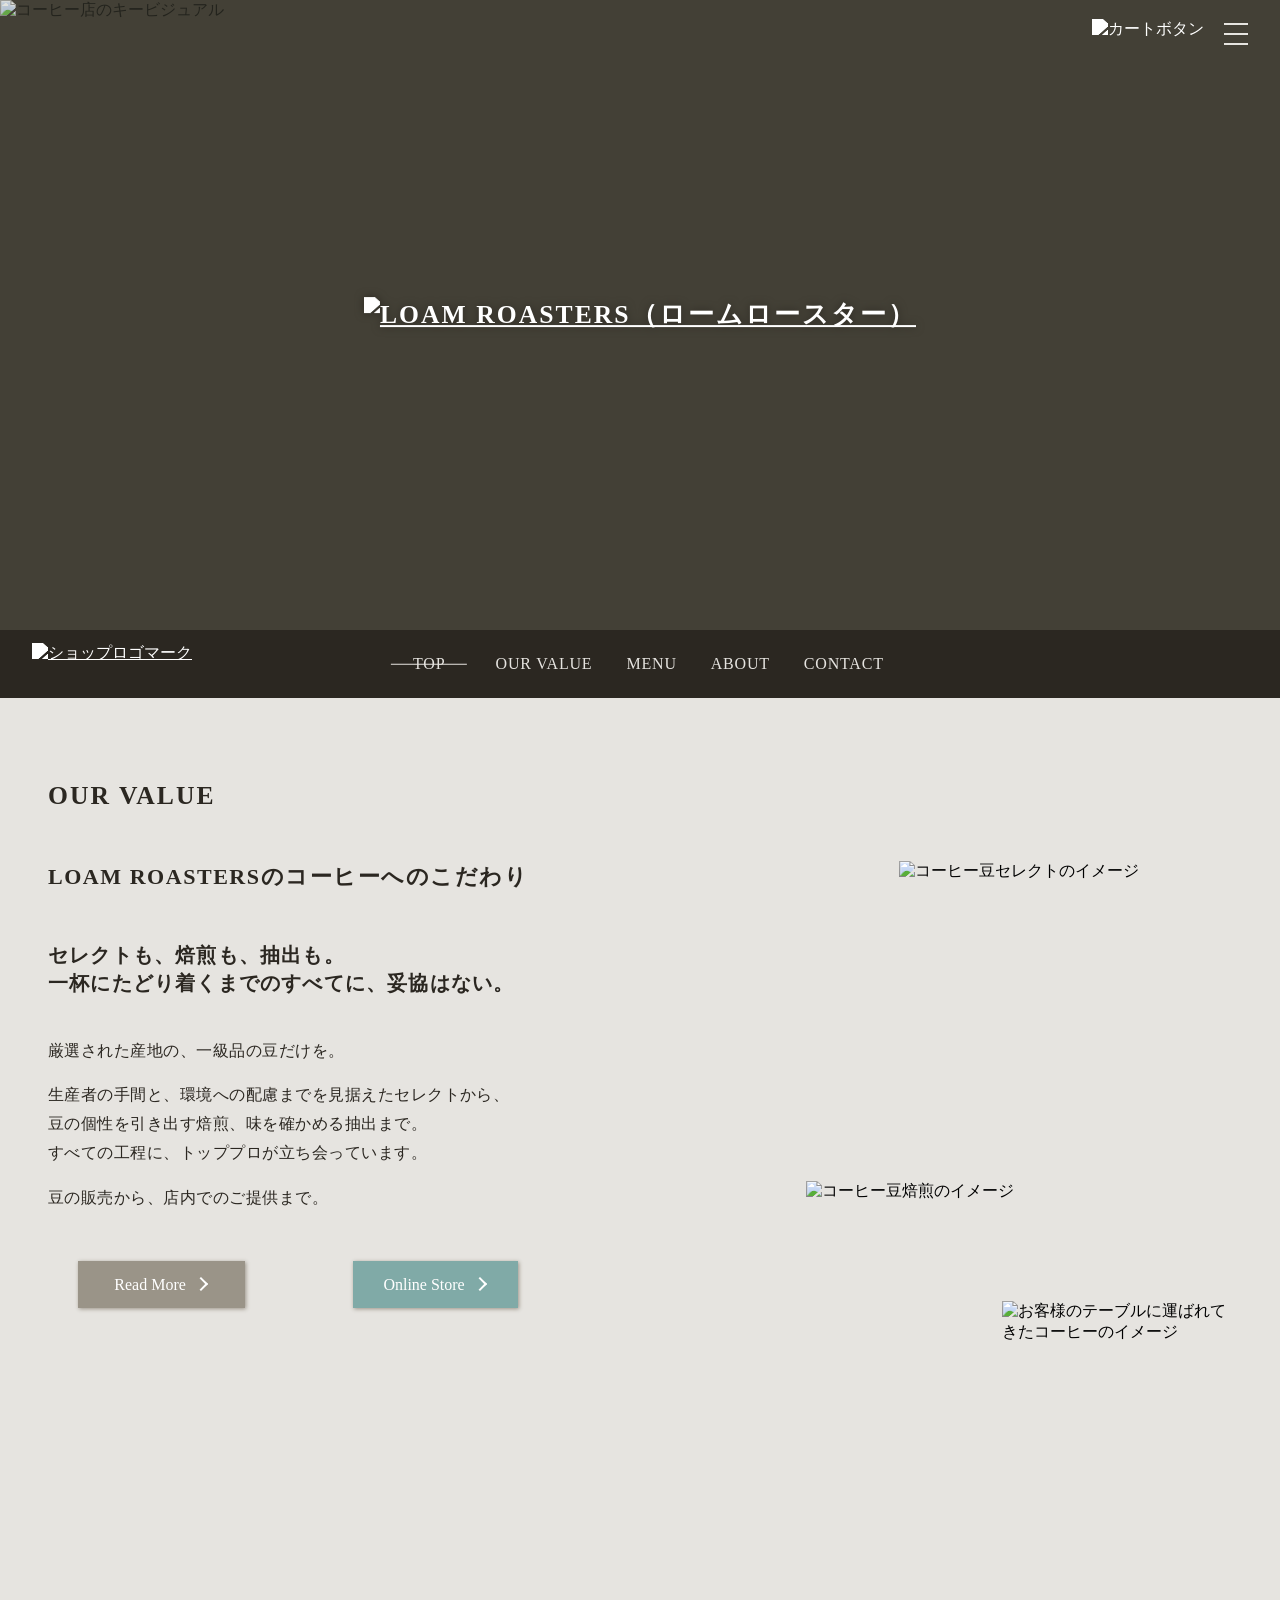
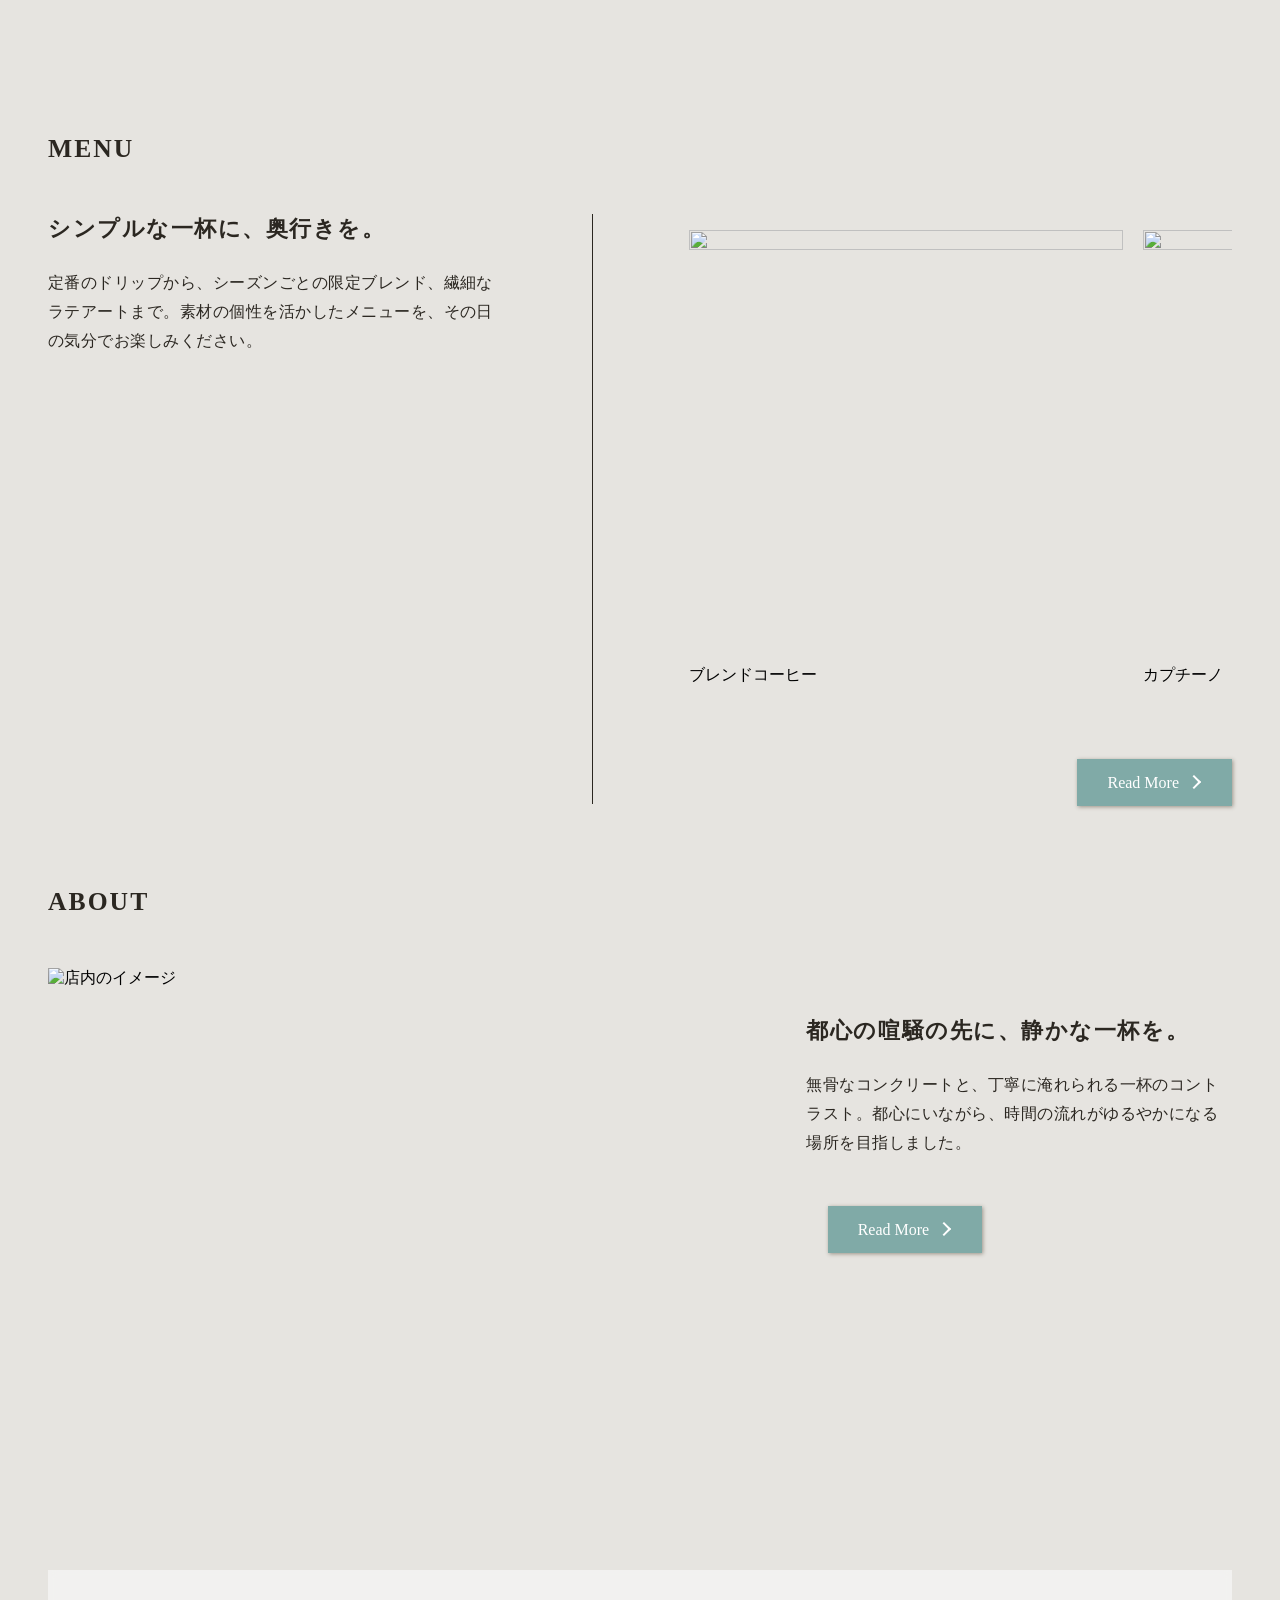
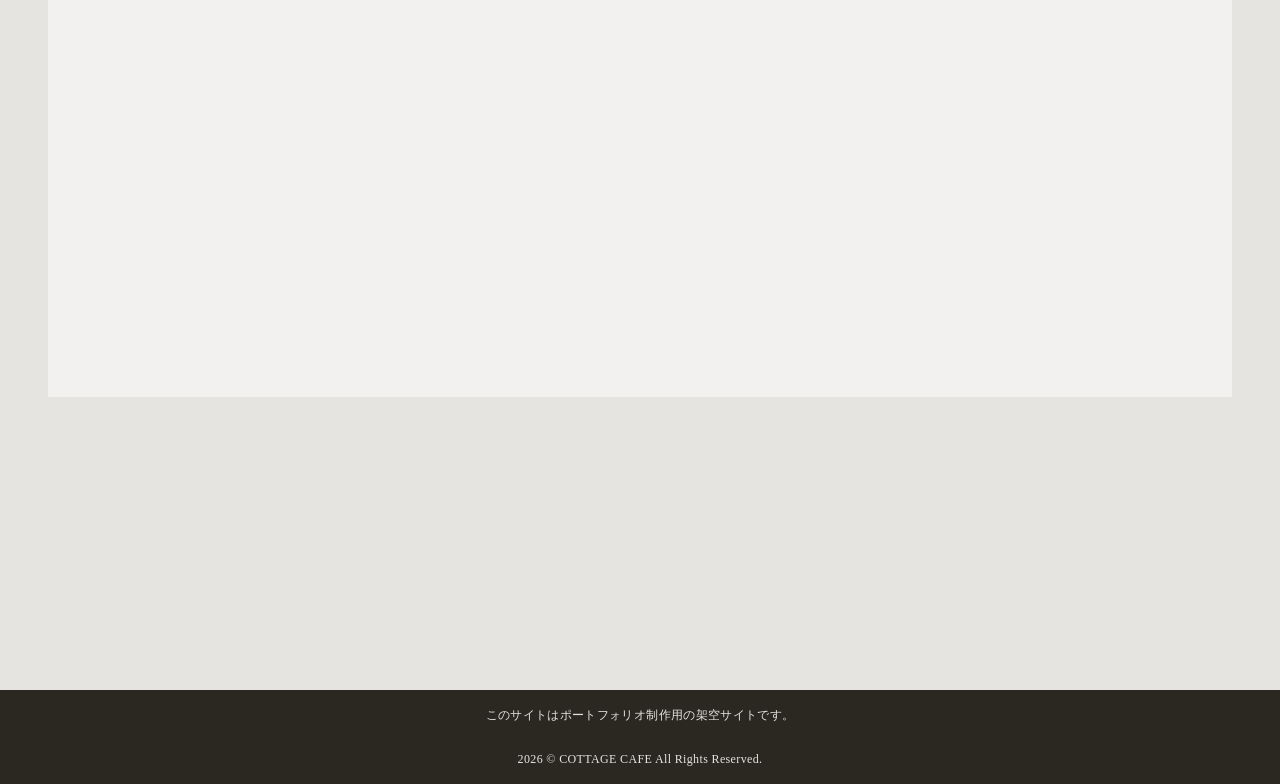
==== index.html @ 25a74d54 "Add files via upload" ====
<!DOCTYPE html><!-- 文書型宣言（DOCTYPE宣言）。HTML5用 -->
<html lang="ja"><!-- headとbodyを格納。使用言語が日本語という定義 -->
	<head><!-- メタデータ（属性情報）を格納する領域 -->
		<meta charset="utf-8"><!-- 文字エンコーディングはUTF-8 -->
		<meta name="description" content="LOAM ROASTERS（ロームロースター）は、一級品の豆をセレクトし、生産者や環境にも配慮したスペシャリティコーヒーを提供する、都心のコーヒーロースターカフェです。トッププロによる焙煎・抽出で、こだわりの一杯をお楽しみいただけます。"><!-- 検索結果に表示されるページの説明文。titleの補足（140文字） -->
		<meta name="viewport" content="width=device-width, initial-scale=1.0"><!-- レスポンシブ対応用。横幅はデバイスの画面幅に合わせ、初期表示の拡大率は等倍。デバイス別のスタイルはCSSで設定 -->
		<meta name="robots" content="noindex, nofollow, noarchive, nosnippet"><!-- 検索エンジンのクローラーへの指示。ページを登録（noindex）せずリンクをたどらない（nofollow）ように、キャッシュを取得せず（noarchive）スニペットを表示しない（nosnippet）ように -->
		<meta property="og:title" content="LOAM ROASTERS（ロームロースター）｜都心のスペシャルティコーヒーロースターカフェ"><!-- SNSでシェアされた時のページのタイトル -->
		<meta property="og:description" content="セレクトも、焙煎も、抽出も。一杯にたどり着くまでのすべてに、妥協はない。LOAM ROASTERSは、生産者や環境への配慮とトッププロの技術が息づく、都心のコーヒーロースターカフェです。"><!-- SNSでシェアされた時の説明文 -->
		<meta property="og:url" content="https://sakainao-portfolio.github.io/loam/"><!-- このページのURL -->
		<meta property="og:image" content="image/loam_logo_ogp.png"><!-- SNSでシェアされた時の表示したい画像のURL -->
		<meta property="og:type" content="website"><!-- このページの種類（articleは記事や下層ページ、blogはブログ、websiteはサイトのトップページ -->
		<meta property="og:site_name" content="LOAM ROASTERS（ロームロースター）"><!-- このページが所属するWebサイトの名前 -->
		<link rel="stylesheet" href="css/style.css"><!-- CSS用。typeは不要。デバイス別のスタイルも一元管理が推奨 -->
		<!-- <link rel="icon" href="image/favicon.ico" sizes="32x32">ファビコンのico用。shortcut省略が標準。sizes="any"だとブラウザごとに対応 -->
		<link rel="icon" href="image/favicon.png" type="image/png"><!-- ファビコンのpng用。type="image/png"付けるの推奨。高画質用にsizes=""を複数用意するのも可 -->
		<!-- <link rel="icon" href="image/icon.svg" type="image/svg+xml">ファビコンのsvg用。SVGファイルの使用にはtype="image/svg+xml"が必要 -->
		<link rel="apple-touch-icon" href="image/apple-touch-icon.png"><!-- ファビコンのスマホ・タブレット用。 -->

		<title>LOAM ROASTERS（ロームロースター）｜都心のスペシャルティコーヒーロースターカフェ</title><!-- 検索エンジンに把握してもらいたいページの内容や目的を簡潔（30文字）かつ魅力的に説明 -->
	</head>
	
	<body><!-- 文書本体要素 -->
	
		<!-- ヘッダー -->
		<header id="header-top">
		
			<!-- ヒーロービジュアル -->
			<div class="hero-visual">
				<img src="image/top-hero-barista_workstation.jpeg" alt="コーヒー店のキービジュアル" class="hv-image">
			</div>
			<!-- ヒーロービジュアルここまで -->
			
			<!-- ヒーローロゴ -->
			<div class="header-logo-big">
				<h1><a href="index.html"><img src="image/loam_logo_hero.png" alt="LOAM ROASTERS（ロームロースター）" class="logo-image-big"></a></h1>
			</div>
			<!-- ヒーローロゴここまで -->

			<!-- カートアイコン -->
			<div class="header-cart">
				<a data-href="loam-onlinestore.html" class="online-store-btn"><img src="image/loam_icon_shopping.png" alt="カートボタン" class="cart-image"></a>
			</div>
			<!-- カートアイコンここまで -->
			
			<!-- ハンバーガーメニュー -->
			<aside class="hamburger-menu">
				<input type="checkbox" id="menu-btn-check">
				<label for="menu-btn-check" class="menu-btn"><span></span></label>
				<!-- メニュー展開時に全体を覆う暗幕 -->
				<div class="black-overlay"></div>
				<!-- メニュー展開時に全体を覆う暗幕ここまで -->	
				<!-- メニューの内容 -->
				<div class="menu-content">
					<ul>
						<li><a href="index.html">TOP</a></li>
						<li><a href="value.html">OUR VALUE</a></li>
						<li><a href="menu.html">MENU</a></li>
						<li><a href="about.html">ABOUT</a></li>
						<li><a href="contact.html">CONTACT</a></li>
						<li><a data-href="loam-onlinestore.html" class="online-store-btn">ONLINE STORE</a></li>
					</ul>
				</div>
				<!-- メニューの内容ここまで -->
			</aside>
			<!-- ハンバーガーメニューここまで -->
		
		</header>
		<!-- ヘッダーここまで -->
		
		
		
		<!-- コンテナ -->
		<div class="container">

			<!-- ヘッダーロゴ -->
			<div class="header-logo-top">
				<div class="logo-image-top">
					<a href="index.html"><img src="image/loam_logo_header.png" alt="ショップロゴマーク" class="logo-image"></a>
				</div>
			</div>
			<!-- ヘッダーロゴここまで -->
		
			<!-- グローバルナビゲーションメニュー -->
			<nav class="global-nav">
				<ul class="nav-list">
					<li class="nav-item active"><a href="index.html">　TOP　</a></li>
					<li class="nav-item"><a href="value.html">OUR VALUE</a></li>
					<li class="nav-item"><a href="menu.html">MENU</a></li>
					<li class="nav-item"><a href="about.html">ABOUT</a></li>
					<li class="nav-item"><a href="contact.html">CONTACT</a></li>
				</ul>
			</nav>
			<!-- グローバルナビゲーションメニューここまで -->
		
			<!-- マルチカラム -->
			<div class="wrapper">
		
				<!-- メインエリア -->
				<article class="article-area">
					<h2>OUR VALUE</h2><!-- h1がいっぱいあるのだめだからh2にしてCSSでフォントサイズをh1と同じにする、ヒーローロゴをh1にする -->
					<h3>LOAM ROASTERSの<span>コーヒーへのこだわり</span></h3>
					<section class="top-value">
						<div class="top-value-container01">
							<div class="top-value-txt01">
								<h4>セレクトも、焙煎も、抽出も。<br>
								一杯にたどり着くまでのすべてに、<span>妥協はない。</span></h4>
							</div>
							<div class="top-value-img01 sp-display">
								<img src="image/top-value-selection.jpeg" alt="コーヒー豆セレクトのイメージ" class="top-value-image01">
							</div>
						</div>
						<div class="top-value-container02">
							<div class="container02-box01">
								<div class="top-value-txt02">
									<p>厳選された産地の、一級品の豆だけを。</p>
									<p>生産者の手間と、環境への配慮までを見据えたセレクトから、<span>豆の個性を引き出す焙煎、</span><span>味を確かめる抽出まで。</span><br>
									すべての工程に、<span>トッププロが立ち会っています。</span></p>
									<p>豆の販売から、店内でのご提供まで。</p>
								</div>
								<div class="value-button-box">
									<div class="top-value-button01">
										<a href="value.html">Read More<span class="button-arrow"></span></a>
									</div>
									<div class="top-value-button02">
										<a data-href="loam-onlinestore.html" class="online-store-btn">Online Store<span class="button-arrow"></span></a>
									</div>
								</div>
							</div>
							<div class="container02-box02">
								<div class="top-value-img01 tablet-display">
									<img src="image/top-value-selection.jpeg" alt="コーヒー豆セレクトのイメージ" class="top-value-image01">
								</div>
								<div class="top-value-img02">
									<img src="image/top-value-roasting.jpeg" alt="コーヒー豆焙煎のイメージ" class="top-value-image02">
								</div>
								<div class="top-value-img03">
									<img src="image/top-value-extraction.jpeg" alt="お客様のテーブルに運ばれてきたコーヒーのイメージ" class="top-value-image03">
								</div>
							</div>
						</div>
					</section>
				</article>
				<article class="article-area">
					<h2>MENU</h2>
					<section class="top-menu">
						<div class="top-menu-txt">
							<h3>シンプルな一杯に、<span>奥行きを。</span></h3>
							<p>定番のドリップから、シーズンごとの限定ブレンド、繊細なラテアートまで。素材の個性を活かしたメニューを、その日の気分でお楽しみください。</p>
						</div>
						<div class="top-menu-container">
							<div class="top-menu-slide">
								<figure class="top-menu-img">
									<img src="image/menu-drip-hot-blend.jpeg" alt="" class="top-menu-image">
									<figcaption class="top-menu-caption">ブレンドコーヒー</figcaption>
								</figure>
								<figure class="top-menu-img">
									<img src="image/menu-espresso-hot-cappuccino.jpeg" alt="" class="top-menu-image">
									<figcaption class="top-menu-caption">カプチーノ</figcaption>
								</figure>
								<figure class="top-menu-img">
									<img src="image/menu-espresso-iced-americano.jpeg" alt="" class="top-menu-image">
									<figcaption class="top-menu-caption">アイスアメリカーノ</figcaption>
								</figure>
								<figure class="top-menu-img">
									<img src="image/menu-sweets-affogato.jpeg" alt="" class="top-menu-image">
									<figcaption class="top-menu-caption">アフォガード</figcaption>
								</figure>
							</div>
							<div class="top-menu-button">
								<a href="menu.html">Read More<span class="button-arrow"></span></a>
							</div>
						</div>
					</section>
				</article>
				<article class="article-area">
					<h2>ABOUT</h2>
					<section class="top-about">
						<div class="top-about-img">
							<img src="image/top-about-interior.jpeg" alt="店内のイメージ" class="top-about-image">
						</div>
						<div class="top-about-container">
							<div class="top-about-txt">
								<h3>都心の喧騒の先に、<span>静かな一杯を。</span></h3>
								<p>無骨なコンクリートと、丁寧に淹れられる一杯のコントラスト。都心にいながら、時間の流れがゆるやかになる場所を目指しました。</p>
							</div>
							<div class="top-about-button">
								<a href="about.html">Read More<span class="button-arrow"></span></a>
							</div>
						</div>
					</section>
				</article>
				<!-- メインエリアここまで -->
		
				<!-- ページトップ -->
				<a class="pagetop" href="#header-top">
					<div class="pagetop-arrow"></div>
				</a>
				<!-- ページトップここまで -->
		
			</div>
			<!-- マルチカラムここまで -->

			<article class="article-area">
				<section class="top-contact">
					<!-- <div class="top-contact-img">
						<img src="image/top-contact-latte_art.jpeg" alt="店内での一杯のコーヒーのイメージ" class="top-contact-image">
					</div> -->
					<div class="top-contact-container">
						<div class="top-contact-txt">
							<h2>CONTACT</h2>
							<h3>一杯を、<span>確かめに来てほしい。</span></h3>
							<p>ご予約やお問い合わせは、こちらから。</p>
						</div>
						<div class="top-contact-button">
							<a href="contact.html">Contact Now<span class="button-arrow"></span></a>
						</div>
					</div>
				</section>
			</article>
		
		</div>
		<!-- コンテナここまで -->
		
		<!-- フッター -->
		<footer class="top-footer">
			<p class="site-notice">このサイトはポートフォリオ制作用の架空サイトです。</p>
			<p class="copyright">2026 &copy; COTTAGE CAFE All Rights Reserved.</p>
		</footer>
		<!-- フッターここまで -->
	
	</body>
</html>
---- css/style.css ----
@charset "utf-8";/* 文字エンコーディングはUTF-8 */

html {
	scroll-behavior: smooth;/* 自動的なスクロールを瞬時（auto）ではなく円滑に */
	font-size: 100%;/* 標準文字サイズ100%=16px。1remの基準サイズ */
}

/* 配色メモ
#E6E4E0 白いグレー、ベースカラー rgba(230, 228, 224, 0.5)
#2B2721 黒いブラウン、テキストカラー rgba(43, 39, 33, 0.5)
#446E72 グリーン、アクセントカラー rgba(68, 110, 114, 0.5)

00 白のグラデーション
#FFFFFF 白 rgba(255, 255, 255, 0.5)
#BEBAB3 薄いグレー、ベースより濃い rgba(190, 186, 179, 0.5)
#9A9488 黒っぽいグレー rgba(154, 148, 136, 0.5)

01 マテリアルカラー
#8B8B76 暗いベージュ、薄いカーキ rgba(139, 139, 118, 0.5)
#696A64 暗いグレー、黒いカーキ rgba(105, 106, 100, 0.5)

02 アクセントカラーより控えめ
#80AAA7 薄いくすみグリーン rgba(128, 170, 167, 0.5) */

/* サイズメモ
自分のPCの画面サイズ1920px×1200px
標準文字サイズ100%=16px=1rem */

/* 黄金比のメモ */
/* 黄金比は1：1.618
①要素同士の余白、ボタンやカードの内側の余白など
→左右padding：上下padding＝1：1.618
②画像縦横比
→縦：横＝1：1.618 */

/* クラス名の概念
wrapper→全体を包む風呂敷
article→独立したコンテンツ（単体でも意味の通じる記事など）
section→論理的なセクション（章、節、項などテーマの区切り）
コンテナdiv→スタイリング用の箱（汎用的なブロック調整用）
エリア→大まかな領域（header、nav、main、footer、asideなど）
アイテム→具体的なコンテンツ（p、img、buttonなど最小単位） */

/* 全体の設定 */
body {
	background-color: #E6E4E0; /* ベースカラー */
	margin: 0;
	font-family: '游明朝', serif;
}
h1, h2, h3, h4, p {
	color: #2B2721; /* テキストカラー */
}
h1, h2, h3, h4, ul, ol {
	margin: 0; /*  */
	padding: 0;
}

/* フォントサイズの設定 */
/* 基本スタイル（スマホ）本文16pxに対して見出し1.5倍のジャンプ率 */
h1 {
	font-size: clamp(1.5rem, 6.67vw, 1.625rem);/* 最小1.5×16px＝24px～推奨値ビューポート幅の6.67%～最大1.625×16px＝26pxの範囲で変化、6.67vw＝25px÷375px×100 */
	letter-spacing: 0.03em;
	line-height: 1.4;
}
h2 {
	font-size: clamp(1.25rem, 5.6vw, 1.375rem);/* 最小1.25×16px＝20px～推奨値ビューポート幅の5.6%～最大1.375×16px＝22pxの範囲で変化、5.6vw＝21px÷375px×100 */
	letter-spacing: 0.03em;
	line-height: 1.4;
}
h3 {
	font-size: clamp(1rem, 4.8vw, 1.125rem);/* 最小1×16px＝16px～推奨値ビューポート幅の4.8%～最大1.125×16px＝18pxの範囲で変化、4.8vw＝18px÷375px×100 */
	letter-spacing: 0.03em;
	line-height: 1.4;
}
h4 {
	letter-spacing: 0.03em;
	line-height: 1.4;
}
p {
	font-size: clamp(0.875rem, 4.267vw, 1rem);/* 最小0.875×16px＝14px～推奨値ビューポート幅の4.267%～最大1×16px＝16pxの範囲で変化、4.267vw＝16px÷375px×100 */
	letter-spacing: 0.03em;
	line-height: 1.8;
}
/* タブレット（768px以上）本文16pxに対して見出し1.75倍のジャンプ率 */
@media screen and (min-width: 768px) {
	h1 {
		font-size: clamp(1.75rem, 3.906vw, 2rem);/* 最小1.75×16px＝28px～推奨値ビューポート幅の3.906%～最大2×16px＝32pxの範囲で変化、3.906vw＝30px÷768px×100 */
		letter-spacing: 0.05em;
	}
	h2 {
		font-size: clamp(1.5rem, 3.255vw, 1.625rem);/* 最小1.5×16px＝24px～推奨値ビューポート幅の3.255%～最大1.625×16px＝26pxの範囲で変化、3.255vw＝25px÷768px×100 */
		letter-spacing: 0.05em;
	}
	h3 {
		font-size: clamp(1.125rem, 2.474vw, 1.25rem);/* 最小1.125×16px＝18px～推奨値ビューポート幅の2.474%～最大1.25×16px＝20pxの範囲で変化、2.474vw＝19px÷768px×100 */
		letter-spacing: 0.05em;
	}
	h4 {
		letter-spacing: 0.05em;
	}
}
/* PC（1025px以上）本文16pxに対して見出し2倍のジャンプ率 */
@media screen and (min-width: 1025px) {
	h1 {
		font-size: clamp(1.375rem, 2.146vw, 1.6rem);/* 最小1.375×16px＝22px～推奨値ビューポート幅の2.146%～最大1.6×16px＝25.6pxの範囲で変化、2.146vw＝22px÷1025px×100 */
		letter-spacing: 0.08em;
	}
	h2 {
		font-size: clamp(1.25rem, 1.951vw, 1.375rem);/* 最小1.25×16px＝20px～推奨値ビューポート幅の1.951%～最大1.375×16px＝22pxの範囲で変化、1.951vw＝20px÷1025px×100 */
		letter-spacing: 0.07em;
	}
	h3 {
		font-size: clamp(1.125rem, 1.756vw, 1.25rem);/* 最小1.125×16px＝18px～推奨値ビューポート幅の1.756%～最大1.25×16px＝20pxの範囲で変化、1.756vw＝18px÷1025px×100 */
		letter-spacing: 0.06em;
	}
}

/* 改行の設定 */
span {
	display: inline-block;/* レスポンシブ対応用。spanで囲った部分が画面幅いっぱいになったら自動で改行 */
}

.pc-span {
	display: inline;/* デフォルト値。PC幅でinline-block、spanで囲った部分が画面幅いっぱいになったら自動で改行 */
}
/* タブレット（768px以上） */
@media screen and (min-width: 768px) {
/* PC（1025px以上）
@media screen and (min-width: 1025px) { */
	.pc-span {
		display: inline-block;/* レスポンシブ対応用。SP幅はinline。spanで囲った部分が画面幅いっぱいになったら自動で改行 */
	}
}

/* リンク */
/* a {
	text-decoration: none;
} */

/* ヘッダー */
header {
	margin: 0;
	padding: 0;
	position: relative;
	width: 100%;
	background-color: #2B2721; /* テキストカラー */
}

/* ヒーロービジュアル */
.hero-visual {
	position: relative;
	margin: 0;
	width: 100%;
	height: 70vh;
	overflow: hidden;
}
/* 半透明のオーバーレイ */
.hero-visual::after {
	content: '';
	position: absolute;
	top: 0;
	left: 0;
	z-index: 3;
	width: 100%;
	height: 100%;
	background-color: rgba(139, 139, 118, 0.25);/* rgb#8B8B76暗いベージュ、薄いカーキ、a不透明度25% */
}
.hv-image {
	position: absolute;
	margin: 0;
	width: 100%;
	height: 100%;
	object-fit: cover;
	object-position: center;
}

/* ヒーローロゴ */
.header-logo-big {/* ヒーロービジュアルの大きいロゴ */
	margin: 0;
	padding: 0;
	position: absolute;/* sticky;fixed */
	top: 50%;
	left: 50%;
	transform: translate(-50%, -50%);
	z-index: 4;
	filter: drop-shadow(0px 0px 4px #2B2721); /* テキストカラー、形状に沿った影 */
}
.logo-image-big {
	width: 60vw;
	object-fit: contain;
	/* mix-blend-mode: difference; */
	filter: brightness(0) invert(1);/* 明るさ0反転100% */
	/* isolation: isolate; */
}
/* タブレット（768px以上） */
@media screen and (min-width: 768px) {
	.logo-image-big {
		width: 40vw;
	}
}
/* PC（1025px以上） */
@media screen and (min-width: 1025px) {
	.logo-image-big {
		width: 20vw;
	}
}

.header-logo {/* TOP以外の共通ヘッダーロゴ */
	margin: 0;
	padding: 0;
	position: fixed;/* sticky */
	top: clamp(0.719rem, 1.268vw, 0.813rem);/* 11.5～13px、1.268vw＝13px÷1025px×100 */
	left: clamp(1.25rem, 4vw, 2rem);/* 20～32px、4vw＝30.72px÷768px×100 */
	z-index: 9997;
}
.logo-image {
	/* width: 60px;
	height: 53px; */
	height: clamp(2.313rem, 4.098vw, 2.625rem);/* 37～42px、4.098vw＝42px÷1025px×100 */
	object-fit: contain;
	/* mix-blend-mode: difference; */
	filter: brightness(0) invert(1);/* 明るさ0反転100% */
	/* isolation: isolate; */
}

/* カートアイコン */
.header-cart {
	margin: 0;
	padding: 0;
	position: fixed;
	/* top: 14px;
	right: 65px; */
	top: clamp(0.923rem, 1.834vw, 1.175rem);/* 14.799～18.799px、1.834vw＝18.799px÷1025px×100 */
	right: clamp(3.738rem, 9.47vw, 4.738rem);/* 24px+1.008px+20～32px+14.799～18.799px、9.47vw＝72.728px÷768px×100 */
	z-index: 9996;
}
.cart-image {
	/* width: 60px; */
	height: 1.9rem;/* 30.402px */
	/* グロナビバーの高さ60～68pxに対してアイコンの高さは30.402px、ということは上下の余白は14.799～18.799pxずつ、左右はスマホ～PCまでの左右の最低限の余白 */
	object-fit: contain;
	/* mix-blend-mode: exclusion;
	opacity: 90%; */
	filter: brightness(0) invert(1);/* 明るさ0反転100% */
	/* isolation: isolate; */
}

/* カートアイコン・オンラインストアリンク */
.online-store-btn {
	position: relative;
	cursor: pointer;
}
.online-store-btn::after {
	content: "リンク先未実装のデザインカンプです";
	position: absolute;
	bottom: -1.5em;
	right: 0;
	font-size: 0.7em;
	color: #2B2721; /* テキストカラー */
	background-color: #E6E4E0; /* ベースカラー */
	opacity: 0;
	transition: opacity 0.2s;
	pointer-events: none;
	white-space: nowrap;
}
.online-store-btn:hover::after {
	opacity: 1;
}

/* ハンバーガーメニュー */
/* .hamburger-menu {
} */
.menu-btn {
	position: fixed;
	/* top: 4px;
	right: 15px; */
	top: clamp(1.094rem, 2.098vw, 1.344rem);/* 17.5～21.5px、2.098vw＝21.5px÷1025px×100 */
	right: clamp(1.25rem, 4vw, 2rem);/* 20～32px、4vw＝30.72px÷768px×100 */
	display: flex;
	width: 1.563rem;/* 24px+1.008px */
	height: 1.563rem;/* 24px+1.008px */
	/* グロナビバーの高さ60～68pxに対してアイコンの高さは25px、ということは上下の余白は17.5～21.5pxずつ、左右はスマホ～PCまでの左右の最低限の余白 */
	justify-content: center;
	align-items: center;
	z-index: 9999;
	/* background-color: #3584bb; */
	/* mix-blend-mode: difference; */
	/* filter: brightness(0) invert(1);明るさ0反転100% */
}
.menu-btn:hover {/* マウスオーバーでカーソル変わる */
	cursor: pointer;
}
.menu-btn span,
.menu-btn span:before,
.menu-btn span:after {/* ハンバーガーメニューの三本線 */
	content: '';
	display: block;
	height: 0.0835rem;/* 1.336px */
	width: 1.5rem;/* 24px */
	/* border-radius: 3px; */ /* 線の角丸 */
	background-color: #E6E4E0; /* ベースカラー */
	position: absolute;
	transition: all 0.8s;
}
.menu-btn span:before {
	bottom: 0.625rem; /* 10px、一番上の線 */
}
.menu-btn span:after {
	top: 0.625rem; /* 10px、一番下の線 */
}

#menu-btn-check:checked ~ .menu-btn span {
	background-color: rgba(255, 255, 255, 0); /*メニューオープン時は真ん中の線を透明にする*/
}
#menu-btn-check:checked ~ .menu-btn span::before { /* 一番上の線 */
	bottom: 0;
	width: 2.038rem;/* 32.6px、バウンディングボックスが1.5rem=24px */
	transform: translateX(-0.269rem) rotate(45deg);
}
#menu-btn-check:checked ~ .menu-btn span::after { /* 一番下の線 */
	top: 0;
	width: 2.038rem;/* 32.6px、バウンディングボックスが1.5rem=24px */
	transform: translateX(-0.269rem) rotate(-45deg);
}

#menu-btn-check {
	display: none;/* チェックボックスは非表示 */
}

/* 展開時にコンテンツに重ねる黒半透明 */
.black-overlay {
	position: fixed;/* 画面内で固定、absoluteだとrelativeの箱内で固定 */
	inset: 0;/* top、left、right、bottomを一括で0、ゆえにwidthやheightの指定がなければ全画面を満たす */
	height: 100%;/* insetがあるのでwidth: 100%;なくても全画面を満たす */
	z-index: 9998;/* ヘッダー→黒半透明9996→ロゴ9998→ドロワーメニュー9997～9の順になるように */
	background-color: rgba(43, 39, 33, 0.9);/* rgb#2B2721テキストカラー、a不透明度60% */
	backdrop-filter: blur(6px);
	filter: brightness(0.8);/* 明るさ1より少し暗く */
	opacity: 0;
	pointer-events: none;/* マウスホバーやクリックを完全に無視させる */
	transition: opacity 1s ease;/* アニメーション設定、親要素に設定、1秒かかる */
}
/* 展開時にコンテンツに重ねる黒半透明（クリック後） */
#menu-btn-check:checked ~ .black-overlay {
	display: block;
	opacity: 1;
	pointer-events: auto;/* マウスイベントを有効に戻す */
}

/* ハンバーガーメニューの内容 */
.menu-content {
	width: 100%;
	height: 100%;
	position: fixed;
	top: 0;
	left: 100%; /*leftの値を変更してメニューを画面外へ*/
	z-index: 9998;
	background-color: #446E72; /* アクセントカラー */
	transition: all 1s; /*アニメーション設定*/
}
.menu-content ul {
	/* margin: 0; */
	padding: 70px clamp(1.25rem, 4vw, 2rem) 0;/* 20～32px、4vw＝30.72px÷768px×100、スマホ～PCまでの左右の最低限の余白 */
	width: 90%;
}
.menu-content ul li {
	/* border-bottom: solid 1px #FFFFFF; */ /* 白 */
	list-style: none;
}
.menu-content ul li a {
	display: block;
	padding: 9px 15px 10px 0;
	box-sizing: border-box;
	position: relative;
	width: 100%;
	text-decoration: none;
	font-size: clamp(2rem, 10.6vw, 2.5rem);/* 最小2×16px＝32px～推奨値ビューポート幅の10.6%～最大2.5×16px＝40pxの範囲で変化、10.6vw＝39.75px÷375px×100 */
	letter-spacing: 0.03em;
	line-height: 1.4;
	color:#E6E4E0; /* ベースカラー */
	transition: color 0.3s;
}

/* .menu-content ul li a:link {}
.menu-content ul li a:visited {} */
.menu-content ul li a:hover {
	color: #9A9488; /* 黒っぽいグレー */
}
.menu-content ul li a:active {
	color: #696A64; /* 暗いグレー黒いカーキ */
}

#menu-btn-check:checked ~ .menu-content {
	left: 0; /*メニューをクリックしたら画面内へ*/
}

/* タブレット（768px以上） */
@media screen and (min-width: 768px) {
	.menu-content {
		width: 90%;
	}
	.menu-content ul {
		padding: 70px clamp(1.25rem, 4vw, 2rem) 0;/* 20～32px、4vw＝30.72px÷768px×100、スマホ～PCまでの左右の最低限の余白 */
		width: 70%;
	}
	.menu-content ul li a {
		padding: 1.63rem 0;
		font-size: clamp(2.25rem, 5.5vw, 2.75rem);/* 最小2.25×16px＝36px～推奨値ビューポート幅の5.5%～最大2.75×16px＝44pxの範囲で変化、5.5vw＝42.24px÷768px×100 */
		letter-spacing: 0.05em;
	}
	#menu-btn-check:checked ~ .menu-content {
		left: 20%; /*メニューをクリックしたら画面内へ*/
	}
}
/* PC（1025px以上） */
@media screen and (min-width: 1025px) {
	.menu-content {
		width: 80%;
	}
	.menu-content ul {
		padding: 70px clamp(1.25rem, 4vw, 2rem) 0;/* 20～32px、4vw＝30.72px÷768px×100、スマホ～PCまでの左右の最低限の余白 */
		width: 60%;
	}
	.menu-content ul li a {
		width: 50%;
		padding: 9px 15px 10px 0;
		font-size: clamp(1.25rem, 1.951vw, 1.375rem);/* 最小1.25×16px＝20px～推奨値ビューポート幅の1.951%～最大1.375×16px＝22pxの範囲で変化、1.951vw＝20px÷1025px×100 */
		letter-spacing: 0.07em;
	}
	#menu-btn-check:checked ~ .menu-content {
		left: 60%; /*メニューをクリックしたら画面内へ*/
	}
}


/* コンテナ */
.container {
	margin: 0;
	width: 100%;
}

.header-logo-top {/* TOPページのヘッダーロゴ */
	margin: 0;
	padding: 0;
	position: sticky;/* fixed  relative absolute */
	top: 0;
	left: 0;
	z-index: 9997;
	width: 100%;
	/* アニメーション用の高さ */
	height: 0px;/* ヘッダーとグロナビの間に高さを出さないように */
}
.logo-image-top {
	margin: 0;
	padding: clamp(0.719rem, 1.268vw, 0.813rem) 0 0 clamp(1.25rem, 4vw, 2rem);/* topは11.5～13px、1.268vw＝13px÷1025px×100 *//* leftは20～32px、4vw＝30.72px÷768px×100 */
	width: fit-content;
	height: clamp(2.313rem, 4.098vw, 2.625rem);/* 37～42px、4.098vw＝42px÷1025px×100 */
	/* グロナビバーの高さ60～68pxに合わせてロゴの高さは37～42px、ということは上下の余白は11.5～13pxずつ、左右はスマホ～PCまでの左右の最低限の余白 */
	/* object-fit: contain;
	mix-blend-mode: difference;
	isolation: isolate; */
	opacity: 0;
	transform: translateY(40px);/* translateX(1.315rem) translateX(0) translateY(40px) */
	animation-name: fadeIn;

	/* スクロール連動アニメーション */
	animation: fadeIn linear forwards;
	animation-timeline: view(70vh);/* block 40% 30% *//* scroll() */
	animation-range: entry 0% exit 100%;/* cover *//* 100px entry 90% contain 10% *//* exit */
}
/* TOPロゴのフェードインアニメーション */
@keyframes fadeIn {/* grow-progress */
	0%, 8% {/* from */
		pointer-events: none;
		opacity: 0;
		filter: blur(4px);
		transform: translateY(40px);
	}
	12% {
		pointer-events: none;
		opacity: 1;
		filter: blur(0);
		transform: translateY(0);
	}
	12.01%, 100% {/* to */
		pointer-events: auto;
		opacity: 1;
		filter: blur(0);
		transform: translateY(0);
	}
}
/* サポートされていない場合のフォールバック */
@supports not (animation-timeline: view()) {
	.logo-image {
		opacity: 1;
		transform: none;
	}
}

/* グローバルナビゲーションメニュー */
.global-nav {
	margin: 0;
	padding: 0;
	position: sticky;
	top: 0;
	left: 0;
	z-index: 9993;
	width: 100%;
	height: clamp(3.75rem, 6.634vw, 4.25rem);/* 60～68px、6.634vw＝68px÷1025px×100 */
	background-color: #2B2721; /* テキストカラー */
}
.nav-list {
	display: none;/* PC画面幅1025px以上でblock */
	margin: 0;
	padding: 0;
	text-align: center;
}
.nav-item {
	display: inline-block;
	margin: 0;
	padding: clamp(1.438rem, 2.537vw, 1.625rem) 0.938rem clamp(1.438rem, 2.537vw, 1.625rem) 0.938rem;/* 0.625rem23px～26px、2.537vw＝26px÷1025px×100 */
	text-align: left;
	font-size: clamp(0.875rem, 4.267vw, 1rem);/* 最小0.875×16px＝14px～推奨値ビューポート幅の4.267%～最大1×16px＝16pxの範囲で変化、4.267vw＝16px÷375px×100 */
	line-height: 1;
	height: clamp(0.875rem, 4.267vw, 1rem);/* 最小0.875×16px＝14px～推奨値ビューポート幅の4.267%～最大1×16px＝16pxの範囲で変化、4.267vw＝16px÷375px×100; */
}
.active {
	position: relative;
	/* text-decoration: line-through 0.5px;
	color: #E6E4E0;ベースカラー */
}
.active::after {/* アクティブ時の取り消し線 */
	content: "";
	position: absolute;
	top: 50%;
	left: 50%;
	z-index: 9994;
	width: 80%;
	height: 0.5px;
	background-color: #E6E4E0;/* ベースカラー */
	transform: translate(-50%, -50%);
	pointer-events: none;
}
nav a {
	text-decoration: none;
	font-size: clamp(0.875rem, 4.267vw, 1rem);/* 最小0.875×16px＝14px～推奨値ビューポート幅の4.267%～最大1×16px＝16pxの範囲で変化、4.267vw＝16px÷375px×100 */
	line-height: 1;
	color: #E6E4E0; /* ベースカラー */
	transition: color 0.3s;/* アニメーション設定、親要素に設定、0.3秒かかる */
}
/* nav a:link {}
nav a:visited {} */
nav a:hover {
	color: #9A9488; /* 黒っぽいグレー */
}
nav a:active {
	color: #696A64; /* 暗いグレー黒いカーキ */
}

/* タブレット（768px以上） */
@media screen and (min-width: 768px) {
	nav a {
		/* font-size: clamp(1.125rem, 2.344vw, 1.25rem);最小1.125×16px＝18px～推奨値ビューポート幅の2.344%～最大1.25×16px＝20pxの範囲で変化、2.344vw＝18px÷768px×100 */
		letter-spacing: 0.05em;
		/* line-height: 1.4; */
	}
}
/* PC（1025px以上） */
@media screen and (min-width: 1025px) {
	.nav-list {
		display: block;/* スマホ・タブレット画面幅1025px未満はnone */
	}
	.nav-item {
		font-size: clamp(0.875rem, 1.561vw, 1rem);/* 最小0.875×16px＝14px～推奨値ビューポート幅の1.561%～最大1×16px＝16pxの範囲で変化、1.561vw＝16px÷1025px×100 */
		height: clamp(0.875rem, 1.561vw, 1rem);/* 最小0.875×16px＝14px～推奨値ビューポート幅の1.561%～最大1×16px＝16pxの範囲で変化、1.561vw＝16px÷1025px×100 */
	}
	nav a {
		/* font-size: clamp(1rem, 1.561vw, 1.125rem);最小1×16px＝16px～推奨値ビューポート幅の1.756%～最大1.125×16px＝18pxの範囲で変化、1.561vw＝16px÷1025px×100 */
		font-size: clamp(0.875rem, 1.561vw, 1rem);/* 最小0.875×16px＝14px～推奨値ビューポート幅の1.561%～最大1×16px＝16pxの範囲で変化、1.561vw＝16px÷1025px×100 */
	}
}

/* マルチカラム */
.wrapper {
	max-width: 74rem;/* 1184px、75rem1200px、コンテンツ幅の上限 */
	/* margin: 0 auto; */
	margin-inline: auto;/* 中央寄せ */
	padding-inline: clamp(1.25rem, 4vw, 2rem);/* 20～32px、4vw＝30.72px÷768px×100、スマホ～PCまでの左右の最低限の余白 */
}
.wrapper h1 {
	margin: clamp(2.5rem, 10.8vw, 3rem) 0 0;
	color: #696A64;/* 暗いグレー、黒いカーキ */
}

/* メインエリア */

/* TOP */
/* .article-area {
	margin: 0 10px; */
	/* display: flex;
	flex-wrap: wrap;
	justify-content: space-arund; */
	/* align-items: center; */
	/* align-content:center;
} */

.article-area h2 {
	margin: clamp(3.25rem, 14vw, 5rem) 0 clamp(2.5rem, 10.8vw, 3rem);
	/* 上：最小52px～推奨値ビューポート幅の14%～最大80pxの範囲、14vw＝52.5px÷375px×100 */
	/* 下：最小40px～推奨値ビューポート幅の10.8%～最大48pxの範囲、10.8vw＝40.5px÷375px×100 */
	font-size: clamp(1.5rem, 6.67vw, 1.625rem);/* 最小1.5×16px＝24px～推奨値ビューポート幅の6.67%～最大1.625×16px＝26pxの範囲で変化、6.67vw＝25px÷375px×100 */
	letter-spacing: 0.03em;
	line-height: 1.4;
}
.article-area h3 {
	margin: clamp(2.5rem, 10.8vw, 3rem) 0 clamp(1.25rem, 5.333vw, 1.5rem);
	/* 上：最小40px～推奨値ビューポート幅の10.8%～最大48pxの範囲、10.8vw＝40.5px÷375px×100 */
	/* 下：最小20px～推奨値ビューポート幅の5.333%～最大24pxの範囲、5.333vw＝20px÷375px×100 */
	font-size: clamp(1.25rem, 5.6vw, 1.375rem);/* 最小1.25×16px＝20px～推奨値ビューポート幅の5.6%～最大1.375×16px＝22pxの範囲で変化、5.6vw＝21px÷375px×100 */
	letter-spacing: 0.03em;
	line-height: 1.4;
}
.article-area h4 {
	margin: clamp(1.25rem, 5.333vw, 1.5rem) 0;
	/* 上下：最小20px～推奨値ビューポート幅の5.333%～最大24pxの範囲、5.333vw＝20px÷375px×100 */
	font-size: clamp(1rem, 4.8vw, 1.125rem);/* 最小1×16px＝16px～推奨値ビューポート幅の4.8%～最大1.125×16px＝18pxの範囲で変化、4.8vw＝18px÷375px×100 */
	letter-spacing: 0.03em;
	line-height: 1.4;
}
/* タブレット（768px以上）本文16pxに対して見出し1.75倍のジャンプ率 */
@media screen and (min-width: 768px) {
	.article-area h2 {
		font-size: clamp(1.75rem, 3.906vw, 2rem);/* 最小1.75×16px＝28px～推奨値ビューポート幅の3.906%～最大2×16px＝32pxの範囲で変化、3.906vw＝30px÷768px×100 */
		letter-spacing: 0.05em;
	}
	.article-area h3 {
		font-size: clamp(1.5rem, 3.255vw, 1.625rem);/* 最小1.5×16px＝24px～推奨値ビューポート幅の3.255%～最大1.625×16px＝26pxの範囲で変化、3.255vw＝25px÷768px×100 */
		letter-spacing: 0.05em;
	}
	.article-area h4 {
		font-size: clamp(1.125rem, 2.474vw, 1.25rem);/* 最小1.125×16px＝18px～推奨値ビューポート幅の2.474%～最大1.25×16px＝20pxの範囲で変化、2.474vw＝19px÷768px×100 */
		letter-spacing: 0.05em;
	}
}
/* PC（1025px以上）本文16pxに対して見出し2倍のジャンプ率 */
@media screen and (min-width: 1025px) {
	.article-area h2 {
		font-size: clamp(1.375rem, 2.146vw, 1.6rem);/* 最小1.375×16px＝22px～推奨値ビューポート幅の2.146%～最大1.6×16px＝25.6pxの範囲で変化、2.146vw＝22px÷1025px×100 */
		letter-spacing: 0.08em;
	}
	.article-area h3 {
		font-size: clamp(1.25rem, 1.951vw, 1.375rem);/* 最小1.25×16px＝20px～推奨値ビューポート幅の1.951%～最大1.375×16px＝22pxの範囲で変化、1.951vw＝20px÷1025px×100 */
		letter-spacing: 0.07em;
	}
	.article-area h4 {
		font-size: clamp(1.125rem, 1.756vw, 1.25rem);/* 最小1.125×16px＝18px～推奨値ビューポート幅の1.756%～最大1.25×16px＝20pxの範囲で変化、1.756vw＝18px÷1025px×100 */
		letter-spacing: 0.06em;
	}
}




/* .top-value {
	margin: 50px auto auto auto;
	width: 100%;
	height: 790px;
} */
.top-value-container01 {
	display: flex;
	flex-direction: column;/* 1025px未満：縦一列に並べる */
	gap: clamp(2.5rem, 10.8vw, 3rem);
	/* 上下：最小40px～推奨値ビューポート幅の10.8%～最大48pxの範囲、10.8vw＝40.5px÷375px×100 */
	margin: 0 0 clamp(2.5rem, 10.8vw, 3rem);
	/* 下：最小40px～推奨値ビューポート幅の10.8%～最大48pxの範囲、10.8vw＝40.5px÷375px×100 */
}
.top-value-txt01 {
	/* margin: auto;
	padding: 0;
	position:absolute;
	top: 75px;
	left: 25px;
	transform: translateX(0) translateY(-50%);topから50%を真ん中になるよう
	z-index: 4; */
	width: 100%;/* 500px */
	/* background-color: rgba(250, 250, 250, 0.6);白、a不透明度60% */
	/* backdrop-filter: blur(4px); */
	/* 右→左グラデーション#E6E4E0ベースカラー0→100→90% */
	/* background:linear-gradient(to left, rgba(230, 228, 224, 0) 0%,rgba(230, 228, 224, 0.9) 100%,rgba(230, 228, 224, 0.9) 90%);
	text-shadow: 0px 0px 4px #E6E4E0;ベースカラー */
}
.top-value-img01 {
	/* margin: 0;
	position:absolute;
	top: 40px;
	right: 0px;
	transform: translateX(0) translateY(-50%);topから50%を真ん中になるよう
	z-index: 3; */
	margin-inline: auto;
	width: 80%;/* 50% */
	max-width: 400px;/*  */
	aspect-ratio: 2 / 3;
	align-self: start;/* center、兄弟の高さに引き伸ばされない、初期autoは親要素のalign-items値を継承 */
}
.top-value-image01 {
	display: block;/* img要素のデフォルトinlineだと行間の余白が含まれて1:1に誤差が出るかも */
	width: 100%;
	height: 100%;
	object-fit: cover;/* containだとアスペクト維持、はみ出さないよう縮小 */
	object-position: center;/*  */
}

.top-value-container02 {
	display: flex;
	flex-direction: column;/* 1025px未満：縦一列に並べる */
	gap: clamp(2.5rem, 10.8vw, 3rem);
	/* 上下：最小40px～推奨値ビューポート幅の10.8%～最大48pxの範囲、10.8vw＝40.5px÷375px×100 */
}
.container02-box01 {
	/* margin: 0;
	position:relative;
	width: 100%;
	height: 790px; */
	/* background-color: #BEBAB3; 薄いグレーベースより濃い */
	width: 100%;
}
/* .top-value-txt02 {
	margin: auto;
	padding: 0;
	position:absolute;
	top: 75px;
	left: 25px;
	transform: translateX(0) translateY(-50%);topから50%を真ん中になるよう
	z-index: 4;
	width: 500px; */
	/* background-color: rgba(250, 250, 250, 0.6);白、a不透明度60% */
	/* backdrop-filter: blur(4px); */
	/* 右→左グラデーション#E6E4E0ベースカラー0→100→90% */
	/* background:linear-gradient(to left, rgba(230, 228, 224, 0) 0%,rgba(230, 228, 224, 0.9) 100%,rgba(230, 228, 224, 0.9) 90%);
	text-shadow: 0px 0px 4px #E6E4E0;ベースカラー
} */
.top-value-txt02 p {
	max-width: 650px;
}
.container02-box02 {
	margin-inline: auto;
	width: 80%;
	height: 98vw;
	max-height: 580px;
	position: relative;
}
.top-value-img02 {
	margin: 0;
	position:absolute;
	top: 0;
	left: 0;
	/* transform: translateX(0) translateY(-50%);topから50%を真ん中になるよう */
	z-index: 2;
	width: 60%;
	max-width: 300px;/*  */
	aspect-ratio: 2 / 3;
	align-self: start;/* center、兄弟の高さに引き伸ばされない、初期autoは親要素のalign-items値を継承 */
}
.top-value-img03 {
	margin: 0;
	position:absolute;
	top: 120px;
	right: 0;
	/* transform: translateX(0) translateY(-50%);topから50%を真ん中になるよう */
	z-index: 1;
	width: 60%;
	max-width: 300px;/*  */
	aspect-ratio: 2 / 3;
	align-self: start;/* center、兄弟の高さに引き伸ばされない、初期autoは親要素のalign-items値を継承 */
}
.top-value-image02 {
	display: block;/* img要素のデフォルトinlineだと行間の余白が含まれて1:1に誤差が出るかも */
	width: 100%;
	height: 100%;
	object-fit: cover;/* containだとアスペクト維持、はみ出さないよう縮小 */
	object-position: center;/*  */
}
.top-value-image03 {
	display: block;/* img要素のデフォルトinlineだと行間の余白が含まれて1:1に誤差が出るかも */
	width: 100%;
	height: 100%;
	object-fit: cover;/* containだとアスペクト維持、はみ出さないよう縮小 */
	object-position: center;/*  */
}

.value-button-box {
	display: flex;
	flex-direction: column;/* 1025px未満：縦一列に並べる */
	gap: clamp(2.5rem, 10.8vw, 3rem);
	/* 上下：最小40px～推奨値ビューポート幅の10.8%～最大48pxの範囲、10.8vw＝40.5px÷375px×100 */
	margin: calc(clamp(2.5rem, 10.8vw, 3rem) + 15px) 0 0;
	/* 上：最小40px～推奨値ビューポート幅の10.8%～最大48pxの範囲、10.8vw＝40.5px÷375px×100 */
}
.top-value-button01 {
	/* margin: 0;
	padding: 0;
	position:absolute;
	bottom: 65px;
	left: 100px;
	transform: translateX(-50%) translateY(-50%);topleftからの位置を少し戻す
	z-index: 5; */
	margin-inline: auto;
	width: auto;/* 50% */
	/* max-width: 400px; */
	height: 46px;
}
.top-value-button01 a {
	text-decoration: none;
	margin: 0;
	padding: 15px 36px;
	color: #FFFFFF; /* 白 */
	/* background-color: #80AAA7; 薄いくすみグリーン */
	background-color: #9A9488; /* 黒っぽいグレー */
	box-shadow: 1px 1px 4px #9A9488; /* 黒っぽいグレー */
}
/* .top-value-button01 a:link {}
.top-value-button01 a:visited {} */
.top-value-button01 a:hover {
	padding: 13px 34px;
	color: #9A9488; /* 黒っぽいグレー */
	background-color: #FFFFFF; /* 白 */
	border: 2px solid #9A9488; /* 黒っぽいグレー */
}
/* .top-value-button01 a:active {} */

.top-value-button02 {
	/* margin: 0;
	padding: 0;
	position:absolute;
	bottom: 65px;
	left: 300px;
	transform: translateX(-50%) translateY(-50%);topleftからの位置を少し戻す
	z-index: 5; */
	margin-inline: auto;
	width: auto;/* 50% */
	/* max-width: 400px; */
	height: 46px;
}
.top-value-button02 a {
	text-decoration: none;
	margin: 0;
	padding: 15px 30px;
	color: #FFFFFF; /* 白 */
	background-color: #80AAA7; /* 薄いくすみグリーン */
	box-shadow: 1px 1px 4px #9A9488; /* 黒っぽいグレー */
}
/* .top-value-button02 a:link {}
.top-value-button02 a:visited {} */
.top-value-button02 a:hover {
	padding: 13px 28px;
	color: #80AAA7; /* 薄いくすみグリーン */
	background-color: #FFFFFF; /* 白 */
	border: 2px solid #80AAA7; /* 薄いくすみグリーン */
}
/* .top-value-button02 a:active {} */

.button-arrow {
	/* display: inline-block; */
	position: relative;
	width: 23px;/* 32px */
	height: 8px;/* 32px */
	/* background-color: #D5B363;ゴールド-1 */
	flex-shrink: 0;/* 比率の固定、テキストが長くなっても画像を絶対に潰さない */
	transition: background-color 0.3s ease;/* アニメーション設定、background-colorプロパティを0.3秒かけて変化させる、easeは変化の速度を緩やかにする */
}
.button-arrow::before {
	content: '';
	position: absolute;
	top: 0;/* 50% */
	left: 0;/* 45% */
	width: 8px;
	height: 8px;
	border-top: 2px solid #FFFFFF;/* ホワイト0 */
	border-right: 2px solid #FFFFFF;/* ホワイト0 */
	transform: translate(10px, -3px) rotate(45deg);/* translate(-50%, -50%) */
	transition: all/* transform */ 0.3s ease;/* アニメーション設定、transformプロパティを0.3秒かけて変化させる、easeは変化の速度を緩やかにする */
}
/* .top-value-button01 a:hover .button-arrow {
	background-color: rgba(213, 179, 99, 0.7);rgb#D5B363ゴールド-1、a不透明度70%
} */
.top-value-button01 a:hover .button-arrow::before {
	border-color: #9A9488; /* 黒っぽいグレー */
	transform: translate(10px, -3px) rotate(45deg) translate(2px, -2px);/* 矢印を少し右上に動かす */
}
.top-value-button02 a:hover .button-arrow::before {
	border-color: #80AAA7; /* 薄いくすみグリーン */
	transform: translate(10px, -3px) rotate(45deg) translate(2px, -2px);/* 矢印を少し右上に動かす */
}

/* タブレット（768px以上） */
@media screen and (min-width: 768px) {
	.top-value-container01 {
		flex-direction: row;/* 1025px以上：横に並べる */
		flex-wrap: wrap;/* 子要素の折り返し設定、折り返しあり */
		gap: clamp(2.5rem, 10.8vw, 3rem) 3rem;/* 行の間隔40～48px、列の間隔3rem */
		/* 上下：最小40px～推奨値ビューポート幅の10.8%～最大48pxの範囲、10.8vw＝40.5px÷375px×100 */
		margin: 0;
	}
	.top-value-txt01 {
		width: calc(60% - 1.5rem);/* -1.5という値ではなく引き算のマイナスになるようスペースを確保 */
		/* 2列の各幅（value-text60%、value-image40%）から、間の余白分（列gapの3remの半分＝1.5rem）を引いた幅 */
	}
	/* .top-value-img01 {
		width: calc(40% - 1.5rem);-1.5という値ではなく引き算のマイナスになるようスペースを確保 */
		/* 2列の各幅（value-text60%、value-image40%）から、間の余白分（列gapの3remの半分＝1.5rem）を引いた幅
	} */
	.top-value-container02 {
		flex-direction: row;/* 1025px以上：横に並べる */
		flex-wrap: wrap;/* 子要素の折り返し設定、折り返しあり */
		gap: clamp(2.5rem, 10.8vw, 3rem) 3rem;/* 行の間隔40～48px、列の間隔3rem */
		/* 上下：最小40px～推奨値ビューポート幅の10.8%～最大48pxの範囲、10.8vw＝40.5px÷375px×100 */
	}
	.container02-box01 {
		width: calc(60% - 1.5rem);/* -1.5という値ではなく引き算のマイナスになるようスペースを確保 */
		/* 2列の各幅（value-text60%、value-image40%）から、間の余白分（列gapの3remの半分＝1.5rem）を引いた幅 */
	}
	.container02-box02 {
		width: calc(40% - 1.5rem);/* -1.5という値ではなく引き算のマイナスになるようスペースを確保 */
		/* 2列の各幅（value-text60%、value-image40%）から、間の余白分（列gapの3remの半分＝1.5rem）を引いた幅 */
		height: 65vw;
		/* max-height: 580px; */
	}
	.top-value-img01 {
		margin: 0;
		position:absolute;
		top: -120px;
		left: 50%;
		transform: translateX(-50%) translateY(0);/* topから50%を真ん中になるよう */
		z-index: 3;
		/* margin-inline: auto; */
		width: 65%;/* 50% */
		max-width: 220px;/*  */
	}
	.top-value-img02 {
		top: 160px;
		left: 0;
		/* transform: translateX(0) translateY(-50%);topから50%を真ん中になるよう */
		width: 55%;
		max-width: 200px;/*  */
	}
	.top-value-img03 {
		top: 280px;
		right: 0;
		/* transform: translateX(0) translateY(-50%);topから50%を真ん中になるよう */
		width: 55%;
		max-width: 200px;/*  */
	}
	.value-button-box {
		flex-direction: row;/* 1025px以上：横に並べる */
		flex-wrap: wrap;/* 子要素の折り返し設定、折り返しあり */
		gap: clamp(2.5rem, 10.8vw, 3rem) 2rem;/* 行の間隔40～48px、列の間隔2rem */
		/* 上下：最小40px～推奨値ビューポート幅の10.8%～最大48pxの範囲、10.8vw＝40.5px÷375px×100 */
		/* margin: 0; */
		min-width: 400px;/* auto400px70% */
		width: clamp(400px, 50vw, 480px);
		max-width: 480px;
	}
}
/* PC（1025px以上） */
@media screen and (min-width: 1025px) {
	.top-value-container01 {
		gap: clamp(2.5rem, 10.8vw, 3rem) 6rem;/* 行の間隔40～48px、列の間隔6rem */
		/* 上下：最小40px～推奨値ビューポート幅の10.8%～最大48pxの範囲、10.8vw＝40.5px÷375px×100 */
	}
	.top-value-txt01 {
		width: calc(60% - 3rem);/* -3という値ではなく引き算のマイナスになるようスペースを確保 */
		/* 2列の各幅（value-text60%、value-image40%）から、間の余白分（列gapの6remの半分＝3rem）を引いた幅 */
	}
	/* .top-value-img01 {
		width: calc(60% - 3rem);-3という値ではなく引き算のマイナスになるようスペースを確保 */
		/* 2列の各幅（value-text60%、value-image40%）から、間の余白分（列gapの6remの半分＝3rem）を引いた幅
		aspect-ratio: 2 / 3;
	} */
	.top-value-container02 {
		gap: clamp(2.5rem, 10.8vw, 3rem) 6rem;/* 行の間隔40～48px、列の間隔6rem */
		/* 上下：最小40px～推奨値ビューポート幅の10.8%～最大48pxの範囲、10.8vw＝40.5px÷375px×100 */
	}
	.container02-box01 {
		width: calc(60% - 3rem);/* -3という値ではなく引き算のマイナスになるようスペースを確保 */
		/* 2列の各幅（value-text60%、value-image40%）から、間の余白分（列gapの6remの半分＝3rem）を引いた幅 */
	}
	.container02-box02 {
		width: calc(40% - 3rem);/* -3という値ではなく引き算のマイナスになるようスペースを確保 */
		/* 2列の各幅（value-text60%、value-image40%）から、間の余白分（列gapの6remの半分＝3rem）を引いた幅 */
		height: 55vw;
		max-height: 630px;/*  */
	}
	.top-value-img01 {
		top: -160px;
		left: 50%;
		transform: translateX(-50%) translateY(0);/* topから50%を真ん中になるよう */
		/* margin-inline: auto; */
		width: 60%;/* 50% */
		max-width: 240px;/*  */
	}
	.top-value-img02 {
		top: 160px;
		left: 0;
		/* transform: translateX(0) translateY(-50%);topから50%を真ん中になるよう */
		width: 55%;
		max-width: 230px;/*  */
	}
	.top-value-img03 {
		top: 280px;
		right: 0;
		/* transform: translateX(0) translateY(-50%);topから50%を真ん中になるよう */
		width: 55%;
		max-width: 230px;/*  */
	}
	.value-button-box {
		gap: clamp(2.5rem, 10.8vw, 3rem) 3rem;
		width: clamp(400px, 50vw, 500px);
		max-width: 500px;
	}
}


.top-menu {
	/* margin: 50px auto auto auto;
	width: 100%;
	height: 450px; */
	display: flex;
	flex-direction: column;/* 1025px未満：縦一列に並べる */
	gap: clamp(1.25rem, 5.333vw, 1.5rem);/* clamp(2.5rem, 10.8vw, 3rem) */
	/* 上下：最小40px～推奨値ビューポート幅の10.8%～最大48pxの範囲、10.8vw＝40.5px÷375px×100 */
}
/* .top-container02 {
	display: flex;
	margin: 0;
	width: 100%;
	height: 400px;
} */
.top-menu-txt {
	width: 100%;
	/* margin: 0;
	padding: 0 0 0 25px;
	width: 40%;
	height: 400px;
	background-color: #BEBAB3; 薄いグレーベースより濃い */
	border-right: 1px solid transparent; /* #2B2721テキストカラー */
}
.top-menu-txt h3 {
	margin-top: 0;
}
.top-menu-container {
	/* margin: 0;
	position: relative;
	width: 55%;
	height: 400px;
	margin-inline: auto; */
	width: 100%;/* auto */
	/* height: 98vw;
	max-height: 580px; */
	position: relative;
	height: clamp(440px, 100vw, 650px);/* clamp(440px, 100vw, 650px) */
}
.top-menu-slide {
	display: grid; /* 横並びの構成 */
	grid-auto-columns: 80%; /* 横幅占有率 */
	grid-auto-flow: column; /* 列を順番に埋める、要素を横並びに */
	place-items: center; /* 上下ブロック方向「中央」、左右インライン方向「」 */
	/* padding: 0 0 0 20px; */
	gap: 20px;
	height: auto;/* 340px */
	overflow-x: auto; /* 要素がはみ出したらスクロールする、収まったらバーは非表示 */
	scroll-snap-type: x mandatory; /* X軸方向のスクロールがピタッと止まる */
	scroll-behavior: smooth; /* スクロールをスムーズに */
	-webkit-overflow-scrolling: touch;/* iOS用スムーススクロール */
	/* background-color: #BEBAB3; 薄いグレーベースより濃い */

/* スクロールボタン */
	&::scroll-button(right) {
		position: absolute;
		bottom: 0;
		left: 52px;
		/* content: "Next→" / "Scroll Right";"⮕" */
		/* font-family: '游明朝', serif;
		font-size: 1rem; */
		content: url('data:image/svg+xml;utf8,<svg xmlns="http://www.w3.org/2000/svg" width="16" height="16" viewBox="0 0 16 16"><path d="M4 1 L12 8 L4 15" stroke="%23FFFFFF" stroke-width="2" fill="none" stroke-linecap="square"/></svg>');
	}

	&::scroll-button(left) {
		position: absolute;
		bottom: 0;
		left: 0;
		/* content: "←Prev" / "Scroll Left";"⬅" */
		/* font-family: '游明朝', serif;
		font-size: 1rem; */
		content: url('data:image/svg+xml;utf8,<svg xmlns="http://www.w3.org/2000/svg" width="16" height="16" viewBox="0 0 16 16"><path d="M12 1 L4 8 L12 15" stroke="%23FFFFFF" stroke-width="2" fill="none" stroke-linecap="square"/></svg>');
	}

	&::scroll-button(*) {/* *はHTML上のすべての要素を指定する全称セレクタ */
		width: 50px;
		height: 50px;
		background-color: #9A9488;/* 黒っぽいグレー、transparent */
		/* border-radius: 50%; */
		color: #FFFFFF; /* 白、#2B2721テキストカラー */
		border: 2px solid #9A9488;/* 黒っぽいグレー */
		box-shadow: 1px 1px 4px #9A9488; /* 黒っぽいグレー */
	}

	&::scroll-button(*):hover {
		background-color: #FFFFFF;/* 白 */
		color: #9A9488;/* 黒っぽいグレー */
	}
	&::scroll-button(right):hover {
		content: url('data:image/svg+xml;utf8,<svg xmlns="http://www.w3.org/2000/svg" width="16" height="16" viewBox="0 0 16 16"><path d="M4 1 L12 8 L4 15" stroke="%239A9488" stroke-width="2" fill="none" stroke-linecap="square"/></svg>');
	}
	&::scroll-button(left):hover {
		content: url('data:image/svg+xml;utf8,<svg xmlns="http://www.w3.org/2000/svg" width="16" height="16" viewBox="0 0 16 16"><path d="M12 1 L4 8 L12 15" stroke="%239A9488" stroke-width="2" fill="none" stroke-linecap="square"/></svg>');
	}

/* マーカーグループを作成する */
	scroll-marker-group: after;

/* マーカーグループのスタイルを指定する */
	&::scroll-marker-group {
		display: none;/* 非表示、flexだとマーカー1個1個横並び表示 */
		justify-content: center;
		margin-top: 10px;
		gap: 10px;
	}
}

.top-menu-slide::-webkit-scrollbar {
	display: none; /* スクロールバー非表示 */
}

.top-menu-img {
	width: 100%;
	scroll-snap-align: center; /* 要素の中央にスクロールが止まる、startend */

/* スクロールマーカーのスタイルを指定する */
	&::scroll-marker {
		content: "";
		border: 1px solid #9A9488;/* 黒っぽいグレー */
		width: 8px;
		height: 8px;
		border-radius: 50%;
	}

/* スクロールマーカーがビュー内にあるときのスタイルを指定する */
	&::scroll-marker:target-current {
		background-color: rgba(154, 148, 136, 0.4);/* #9A9488黒っぽいグレー */
	}
}

.top-menu-image {
	/* margin: 0;
	width: 200px;
	height: 200px; */
	object-fit: cover;/* アスペクト維持、はみ出しは切り取り */
	object-position: center;/* 画像を中央合わせに */
	width: 100%;
	max-width: 500px;/* 300pxclamp(440px, 118vw, 3rem) */
	aspect-ratio: 1 / 1;
}
/* .top-menu-caption {} */
.top-menu-button {
	margin: 0;
	padding: 0;
	position:absolute;
	bottom: 12px;
	right: 0;
	/* transform: translateX(-50%) translateY(-50%);/* topleftからの位置を少し戻す */
	z-index: 3;
}
.top-menu-button a {
	text-decoration: none;
	margin: 0;
	padding: 15px 30px;
	color: #FFFFFF; /* 白 */
	background-color: #80AAA7; /* 薄いくすみグリーン */
	box-shadow: 1px 1px 4px #9A9488; /* 黒っぽいグレー */
}
/* .top-menu-button a:link {}
.top-menu-button a:visited {} */
.top-menu-button a:hover {
	padding: 13px 28px;
	color: #80AAA7; /* 薄いくすみグリーン */
	background-color: #FFFFFF; /* 白 */
	border: 2px solid #80AAA7; /* 薄いくすみグリーン */
}
/* .top-menu-button a:active {} */
.top-menu-button a:hover .button-arrow::before {
	border-color: #80AAA7; /* 薄いくすみグリーン */
	transform: translate(10px, -3px) rotate(45deg) translate(2px, -2px);/* 矢印を少し右上に動かす */
}

/* タブレット（768px以上） */
@media screen and (min-width: 768px) {
	.top-menu {
		flex-direction: row;/* 1025px以上：横に並べる */
		flex-wrap: wrap;/* 子要素の折り返し設定、折り返しあり */
		gap: clamp(2.5rem, 10.8vw, 3rem) 3rem;/* 行の間隔40～48px、列の間隔3rem */
		/* 上下：最小40px～推奨値ビューポート幅の10.8%～最大48pxの範囲、10.8vw＝40.5px÷375px×100 */
	}
	.top-menu-txt {
		width: calc(50% - 1.5rem - 3rem);/* -1.5という値ではなく引き算のマイナスになるようスペースを確保 */
		/* 2列の各幅（value-text50%、value-image50%）から、間の余白分（列gapの3remの半分＝1.5rem）を引いた幅 */
		padding-right: 3rem;
		border-right: 1px solid #2B2721; /* transparent#2B2721テキストカラー */
	}
	.top-menu-container {
		width: calc(50% - 1.5rem - 1px);/* -1.5という値ではなく引き算のマイナスになるようスペースを確保 */
		/* border-rightの1pxもマイナスしないと折り返してしまう */
		/* 2列の各幅（value-text50%、value-image50%）から、間の余白分（列gapの3remの半分＝1.5rem）を引いた幅 */
		/* height: 65vw;
		max-height: 580px; */
		height: clamp(420px, 52vw, 520px);/* clamp(420px, 50vw, 520px) */
	}
}
/* PC（1025px以上） */
@media screen and (min-width: 1025px) {
	.top-menu {
		gap: clamp(2.5rem, 10.8vw, 3rem) 6rem;/* 行の間隔40～48px、列の間隔6rem */
		/* 上下：最小40px～推奨値ビューポート幅の10.8%～最大48pxの範囲、10.8vw＝40.5px÷375px×100 */
	}
	.top-menu-txt {
		width: calc(50% - 3rem - 6rem);/* -3という値ではなく引き算のマイナスになるようスペースを確保 */
		/* 2列の各幅（value-text50%、value-image50%）から、間の余白分（列gapの6remの半分＝3rem）を引いた幅 */
		padding-right: 6rem;
	}
	.top-menu-container {
		width: calc(50% - 3rem - 1px);/* -3という値ではなく引き算のマイナスになるようスペースを確保 */
		/* 2列の各幅（value-text50%、value-image50%）から、間の余白分（列gapの6remの半分＝3rem）を引いた幅 */
		/* height: 55vw; */
		height: clamp(500px, 48vw, 590px);/* clamp(500px, 48vw, 590px) */
	}
}



.top-about {
	/* margin: 80px auto auto auto;
	width: 100%;
	height: 400px; */
	display: flex;
	flex-direction: column;/* 1025px未満：縦一列に並べる */
	gap: clamp(1.25rem, 5.333vw, 1.5rem);/* clamp(2.5rem, 10.8vw, 3rem) */
	/* 上下：最小40px～推奨値ビューポート幅の10.8%～最大48pxの範囲、10.8vw＝40.5px÷375px×100 */
}
.top-about-img {
	/* margin: 0;
	width: 50%; */
	margin-inline: auto;
	width: 100%;
	max-width: 600px;/*  */
	aspect-ratio: 1 / 1;
	align-self: start;/* center、兄弟の高さに引き伸ばされない、初期autoは親要素のalign-items値を継承 */
}
.top-about-image {
	/* margin: 0;
	width: 100%;
	height: 300px;
	object-fit: contain; *//* アスペクト維持、はみ出さないよう縮小 */
	/* object-position: bottom;画像を下合わせに */
	display: block;/* img要素のデフォルトinlineだと行間の余白が含まれて1:1に誤差が出るかも */
	width: 100%;
	height: 100%;
	object-fit: cover;/* containだとアスペクト維持、はみ出さないよう縮小 */
	object-position: center;/*  */
}
.top-about-container{
	width: 100%;
}
.top-about-txt {
	/* margin: auto;
	padding: 0;
	position:absolute;
	top: 50%;
	right: 0;
	transform: translateX(0) translateY(-50%);topから50%を真ん中になるよう
	z-index: 1;
	width: 44%; */
	/* background-color: rgba(250, 250, 250, 0.6);白、a不透明度60% */
	/* backdrop-filter: blur(4px); */
	margin-bottom: clamp(3.25rem, 14vw, 4rem);
}
.top-about-txt h3 {
	margin-top: clamp(1.25rem, 5.333vw, 1.5rem);
}

.top-about-button {
	/* margin: 0;
	padding: 0;
	position:absolute;
	bottom: 80px;
	right: 25px;
	transform: translateX(-50%) translateY(-50%);/* topleftからの位置を少し戻す
	z-index: 3; */
	height: 36px;/* 51px */
	text-align: center;
}
.top-about-button a {
	text-decoration: none;
	margin: 0;
	padding: 15px 30px;
	color: #FFFFFF; /* 白 */
	background-color: #80AAA7; /* 薄いくすみグリーン */
	box-shadow: 1px 1px 4px #9A9488; /* 黒っぽいグレー */
}
/* .top-about-button a:link {}
.top-about-button a:visited {} */
.top-about-button a:hover {
	padding: 13px 28px;
	color: #80AAA7; /* 薄いくすみグリーン */
	background-color: #FFFFFF; /* 白 */
	border: 2px solid #80AAA7; /* 薄いくすみグリーン */
}
/* .top-about-button a:active {} */
.top-about-button a:hover .button-arrow::before {
	border-color: #80AAA7; /* 薄いくすみグリーン */
	transform: translate(10px, -3px) rotate(45deg) translate(2px, -2px);/* 矢印を少し右上に動かす */
}

/* タブレット（768px以上） */
@media screen and (min-width: 768px) {
	.top-about {
		flex-direction: row;/* 1025px以上：横に並べる */
		flex-wrap: wrap;/* 子要素の折り返し設定、折り返しあり */
		gap: clamp(2.5rem, 10.8vw, 3rem) 3rem;/* 行の間隔40～48px、列の間隔3rem */
		/* 上下：最小40px～推奨値ビューポート幅の10.8%～最大48pxの範囲、10.8vw＝40.5px÷375px×100 */
	}
	.top-about-img {
		width: calc(50% - 1.5rem);/* -1.5という値ではなく引き算のマイナスになるようスペースを確保 */
		/* 2列の各幅（value-text50%、value-image50%）から、間の余白分（列gapの3remの半分＝1.5rem）を引いた幅 */
		max-width: 600px;
		aspect-ratio: 3 / 4;
	}
	.top-about-container {
		width: calc(50% - 1.5rem);/* -1.5という値ではなく引き算のマイナスになるようスペースを確保 */
		/* 2列の各幅（value-text50%、value-image50%）から、間の余白分（列gapの3remの半分＝1.5rem）を引いた幅 */
		/* height: clamp(420px, 52vw, 520px);clamp(420px, 50vw, 520px) */
	}
	.top-about-txt h3 {
		margin-top: clamp(2.5rem, 10.8vw, 3rem);
		/* 上：最小40px～推奨値ビューポート幅の10.8%～最大48pxの範囲、10.8vw＝40.5px÷375px×100 */
	}
	.top-about-button {
		width: 90%;
		text-align: right;
	}
}
/* PC（1025px以上） */
@media screen and (min-width: 1025px) {
	.top-about {
		gap: clamp(2.5rem, 10.8vw, 3rem) 6rem;/* 行の間隔40～48px、列の間隔6rem */
		/* 上下：最小40px～推奨値ビューポート幅の10.8%～最大48pxの範囲、10.8vw＝40.5px÷375px×100 */
	}
	.top-about-img {
		width: calc(60% - 3rem);/* -1.5という値ではなく引き算のマイナスになるようスペースを確保 */
		/* 2列の各幅（value-text60%、value-image40%）から、間の余白分（列gapの6remの半分＝3rem）を引いた幅 */
		max-width: 680px;
		aspect-ratio: 3 / 2;
	}
	.top-about-container {
		width: calc(40% - 3rem);/* -1.5という値ではなく引き算のマイナスになるようスペースを確保 */
		/* 2列の各幅（value-text60%、value-image40%）から、間の余白分（列gapの6remの半分＝3rem）を引いた幅 */
		/* height: clamp(420px, 52vw, 520px);clamp(420px, 50vw, 520px) */
	}
	.top-about-button {
		margin-inline: auto;
		text-align: left;
	}
}

.top-contact {
	/* margin: 80px auto auto auto;
	width: 100%;
	height: 300px; */
	margin-top: clamp(3.25rem, 14vw, 5rem);
	padding-top: clamp(3.25rem, 14vw, 5rem);
	width: 100%;
	aspect-ratio: 2 / 3;
	background-image: url(../image/top-contact-latte_art.jpeg);
	background-position: right bottom;
	background-size: cover;
}
/* .top-contact-img {
	margin: 0;
	width: 100%;
	aspect-ratio: 9 / 16;
} */
/* .top-contact-image {
	margin: 0;
	width: 100%;
	height: 300px;
	object-fit: cover;アスペクト維持、はみ出しは切り取り */
	/* object-position: bottom;画像を下合わせに */
	/* display: block;img要素のデフォルトinlineだと行間の余白が含まれて1:1に誤差が出るかも */
	/* width: 100%;
	height: 100%;
	object-fit: cover;containだとアスペクト維持、はみ出さないよう縮小
	object-position: center;
} */
.top-contact-container {
	/* max-width: 74rem;1184px、75rem1200px、コンテンツ幅の上限 */
	width: auto;
	/* max-width: 400px; */
	padding-top: clamp(3.25rem, 14vw, 5rem);
	padding-bottom: clamp(3.25rem, 14vw, 5rem);
	/* margin-inline: auto;中央寄せ */
	margin-inline: clamp(1.25rem, 4vw, 2rem);
	padding-inline: clamp(1.25rem, 4vw, 2rem);/* 20～32px、4vw＝30.72px÷768px×100、スマホ～PCまでの左右の最低限の余白 */
	background-color: rgba(250, 250, 250, 0.6);/* 白、a不透明度60% */
	backdrop-filter: blur(4px);
}
.top-contact-txt {
	/* margin: auto 0 auto 50px;
	padding: 0 0 0 80px;
	position:absolute;
	top: 50%;
	left: 0;
	transform: translateX(0) translateY(-50%);topから50%を真ん中になるよう
	z-index: 1;
	width: 35%;
	height: 210px; */
	/* background-color: rgba(250, 250, 250, 0.6);白、a不透明度60%
	backdrop-filter: blur(4px); */
	margin-bottom: clamp(3.25rem, 14vw, 4rem);
}
.top-contact-txt h2 {
	margin-top: 0;
}

.top-contact-button {
	/* margin: 0;
	padding: 0;
	position:absolute;
	bottom: 80px;
	left: 220px; */
	/* transform: translateX(-50%) translateY(-50%);topleftからの位置を少し戻す */
	/* z-index: 3; */
	height: 36px;/* 51px */
	text-align: center;
}
.top-contact-button a {
	text-decoration: none;
	margin: 0;
	padding: 15px 30px;
	color: #FFFFFF; /* 白 */
	background-color: #9A9488; /* 黒っぽいグレー */
	box-shadow: 1px 1px 4px #9A9488; /* 黒っぽいグレー */
}
/* .top-contact-button a:link {}
.top-contact-button a:visited {} */
.top-contact-button a:hover {
	padding: 13px 28px;
	color: #9A9488; /* 黒っぽいグレー */
	background-color: #FFFFFF; /* 白 */
	border: 2px solid #9A9488; /* 黒っぽいグレー */
}
/* .top-contact-button a:active {} */
.top-contact-button a:hover .button-arrow::before {
	border-color: #9A9488; /* 黒っぽいグレー */
	transform: translate(10px, -3px) rotate(45deg) translate(2px, -2px);/* 矢印を少し右上に動かす */
}
@media screen and (min-width: 450px) {
	.top-contact {
		aspect-ratio: 1 / 1;
	}
}
/* タブレット（768px以上） */
@media screen and (min-width: 768px) {
	.top-contact {
		aspect-ratio: 4 / 3;
	}
	/* .top-contact-container {
		width: 50vw;600pxclamp(3.25rem, 14vw, 4rem)
	} */
	.top-contact-img {
		aspect-ratio: 16 / 9;
	}
	.top-contact-image {
		object-position: bottom;/* center */
	}
	.top-contact-txt {
		width: 90%;
		margin-inline: auto;
	}
	.top-contact-button {
		width: 90%;
		text-align: right;
		margin-inline: auto;
	}
}
/* PC（1025px以上） */
@media screen and (min-width: 1025px) {
	.top-contact {
		aspect-ratio: 16 / 9;
	}
	.top-contact-container {
		max-width: calc(100vw - 2rem - 2rem - 2rem - 2rem);/* margin-inline:2remとpadding-inline:2remをマイナス */
		width: auto;
		margin-inline: auto;/* 中央寄せ */
		/* width: 50vw;
		max-width: auto; */
	}
	.top-contact-txt {
		max-width: 850px;
	}
	.top-contact-button {
		/* margin-inline: auto;
		text-align: left; */
		max-width: 850px;
		
	}
}
@media screen and (min-width: 1248px) {/* 74rem1184px + 2rem32px + 2rem32px */
	.top-contact-container {
		max-width: calc(74rem - 2rem - 2rem);/* 1184px、75rem1200px、コンテンツ幅の上限 */
		width: auto;
		margin-inline: auto;/* 中央寄せ */
		/* position: relative; */
	}
	.top-contact-txt {
		width: 850px;
	}
	.top-contact-button {
		/* position: absolute;
		top: 240px;50%
		right: 200px; */
		/* transform: translateY(-50%); */
		width: 850px;
	}
}
@media screen and (min-width: 1440px) {
	.top-contact {
		/* aspect-ratio: auto; */
		max-height: 810px;
	}
}


/* OUR VALUE */
.article-value {
	margin: 0;
	padding: 0;
}
.article-value h2 {
	margin: clamp(3.25rem, 14vw, 5rem) 0 clamp(2.5rem, 10.8vw, 3rem);
	/* 上：最小52px～推奨値ビューポート幅の14%～最大80pxの範囲、14vw＝52.5px÷375px×100 */
	/* 下：最小40px～推奨値ビューポート幅の10.8%～最大48pxの範囲、10.8vw＝40.5px÷375px×100 */
}
.article-value h3 {
	margin: clamp(2.5rem, 10.8vw, 3rem) 0 clamp(1.25rem, 5.333vw, 1.5rem);
	/* 上：最小40px～推奨値ビューポート幅の10.8%～最大48pxの範囲、10.8vw＝40.5px÷375px×100 */
	/* 下：最小20px～推奨値ビューポート幅の5.333%～最大24pxの範囲、5.333vw＝20px÷375px×100 */
}
.article-value h4 {
	margin: clamp(1.25rem, 5.333vw, 1.5rem) 0;
	/* 上下：最小20px～推奨値ビューポート幅の5.333%～最大24pxの範囲、5.333vw＝20px÷375px×100 */
}
.value-area {
	padding: 0 0 clamp(2.5rem, 10.8vw, 3rem);
	/* 下：最小40px～推奨値ビューポート幅の10.8%～最大48pxの範囲、10.8vw＝40.5px÷375px×100 */
	border-bottom: 1px solid #2B2721; /* テキストカラー */
}
.value-area h3 {
	margin: clamp(2.5rem, 10.8vw, 3rem) 0;
	/* 上下：最小40px～推奨値ビューポート幅の10.8%～最大48pxの範囲、10.8vw＝40.5px÷375px×100 */
}
.value-border-top {
	padding: clamp(2.5rem, 10.8vw, 3rem) 0 0;
	/* 上：最小40px～推奨値ビューポート幅の10.8%～最大48pxの範囲、10.8vw＝40.5px÷375px×100 */
	border-top: 1px solid #2B2721; /* テキストカラー */
}
.value-container {
	display: flex;
	flex-direction: column;/* 1025px未満：縦一列に並べる */
	gap: clamp(2.5rem, 10.8vw, 3rem);
	/* 上下：最小40px～推奨値ビューポート幅の10.8%～最大48pxの範囲、10.8vw＝40.5px÷375px×100 */
	margin: 0;
	padding: 0;
}
.value-text {
	width: 100%;
}
.value-image {
	width: 100%;
	aspect-ratio: 4 / 3;
	align-self: center;/* start、兄弟の高さに引き伸ばされない、初期autoは親要素のalign-items値を継承 */
}
.value-photo {
	display: block;/* img要素のデフォルトinlineだと行間の余白が含まれて1:1に誤差が出るかも */
	width: 100%;
	height: 100%;
	object-fit: cover;/* containだとアスペクト維持、はみ出さないよう縮小 */
	object-position: center;
}
.sp-display {
	display: block;
}
.tablet-display {
	display: none;
}
/* タブレット（768px以上） */
@media screen and (min-width: 768px) {
	.value-container {
		flex-direction: row;/* 1025px以上：横に並べる */
		flex-wrap: wrap;/* 子要素の折り返し設定、折り返しあり */
		gap: clamp(2.5rem, 10.8vw, 3rem) 3rem;/* 行の間隔20～24px、列の間隔3rem */
		/* 上下：最小40px～推奨値ビューポート幅の10.8%～最大48pxの範囲、10.8vw＝40.5px÷375px×100 */
	}
	.value-text {
		width: calc(60% - 1.5rem);/* -1.5という値ではなく引き算のマイナスになるようスペースを確保 */
		/* 2列の各幅（value-text60%、value-image40%）から、間の余白分（列gapの3remの半分＝1.5rem）を引いた幅 */
	}
	.value-image {
		width: calc(40% - 1.5rem);/* -1.5という値ではなく引き算のマイナスになるようスペースを確保 */
		/* 2列の各幅（value-text60%、value-image40%）から、間の余白分（列gapの3remの半分＝1.5rem）を引いた幅 */
	}
	.sp-display {
		display: none;
	}
	.tablet-display {
		display: block;
	}
}
/* PC（1025px以上） */
@media screen and (min-width: 1025px) {
	.value-container {
		gap: clamp(2.5rem, 10.8vw, 3rem) 6rem;/* 行の間隔40～48px、列の間隔6rem */
		/* 上下：最小40px～推奨値ビューポート幅の10.8%～最大48pxの範囲、10.8vw＝40.5px÷375px×100 */
	}
	.value-text {
		width: calc(48% - 3rem);/* -3という値ではなく引き算のマイナスになるようスペースを確保 */
		/* 2列の各幅（value-text48%、value-image52%）から、間の余白分（列gapの6remの半分＝3rem）を引いた幅 */
	}
	.value-image {
		width: calc(52% - 3rem);/* -3という値ではなく引き算のマイナスになるようスペースを確保 */
		/* 2列の各幅（value-text48%、value-image52%）から、間の余白分（列gapの6remの半分＝3rem）を引いた幅 */
		aspect-ratio: 3 / 2;
	}
}

/* .origin-area {
	width: 100%;
	display: flex;
	flex-wrap: wrap;
	justify-content: space-arund;
} */
.origin-lead {
	position:relative;
	width: 100%;
	height: 560px;
}
.origin-lead-txt {
	margin: 0;
	padding: 0 30px;
	position:absolute;
	top: 0;
	left: 0;
	transform: translateX(0) translateY(0);
	z-index: 1;
	width: 70%;
	background-color: rgba(250, 250, 250, 0.6);/* 白、a不透明度60% */
	backdrop-filter: blur(4px);
}
.origin-lead-img {
	position:absolute;
	bottom: 0;
	right: 0;
	width: 90%;
	max-width: 600px;
	aspect-ratio: 4 / 3;
}
.origin-lead-photo {
	display: block;/* img要素のデフォルトinlineだと行間の余白が含まれて1:1に誤差が出るかも */
	width: 100%;
	height: 100%;
	object-fit: cover;/* containだとアスペクト維持、はみ出さないよう縮小 */
	object-position: center;
}
/* タブレット（768px以上） */
@media screen and (min-width: 768px) {
	.origin-lead {
		height: 440px;
	}
	.origin-lead-txt {
		padding: 0 50px;
		width: 50%;
	}
	.origin-lead-img {
		width: 60%;
	}
}
/* PC（1025px以上） */
@media screen and (min-width: 1025px) {
	.origin-lead {
		height: 400px;
	}
	.origin-lead-txt {
		padding: clamp(1.25rem, 5.333vw, 1.5rem) 50px;
		top: 50%;
		left: 0;
		transform: translateX(0) translateY(-50%);/* topから50%を真ん中になるよう */
		width: 50%;
	}
	.origin-lead-img {
		max-width: 712px;
		aspect-ratio: 3 / 2;
	}
}

.origin-container {
	display: flex;
	width: 100%;
	overflow-x: scroll; /* 横スクロール */
}
.origin-card {
	margin: 5px;
	padding: 0 30px;
	width: 70%;
	background-color: rgba(190, 186, 179, 0.6); /* #BEBAB3薄いグレーベースより濃い */
	flex-shrink: 0; /* アイテムの縮小度合、横スクロールなのでなし */
}
/* .origin-card h4 {
	margin: clamp(1.25rem, 5.333vw, 1.5rem) 0 0;
	上：最小20px～推奨値ビューポート幅の5.333%～最大24pxの範囲、5.333vw＝20px÷375px×100
} */
.origin-card p {
	margin-bottom: clamp(2.5rem, 10.8vw, 3rem);
	/* 下：最小40px～推奨値ビューポート幅の10.8%～最大48pxの範囲、10.8vw＝40.5px÷375px×100 */
}
.origin-content {
	display: flex;
	flex-direction: column;/* 1025px未満：縦一列に並べる */
	gap: clamp(1.25rem, 5.333vw, 1.5rem);
	/* 上下：最小20px～推奨値ビューポート幅の5.333%～最大24pxの範囲、5.333vw＝20px÷375px×100 */
	margin: 0;
	padding: 0;
}
.origin-text {
	width: 100%;
}
.origin-image {
	width: 100%;
	aspect-ratio: 4 / 3;
	align-self: center;/* start、兄弟の高さに引き伸ばされない、初期autoは親要素のalign-items値を継承 */
}
.origin-photo {
	display: block;/* img要素のデフォルトinlineだと行間の余白が含まれて1:1に誤差が出るかも */
	width: 100%;
	height: 100%;/*  */
	object-fit: cover;/* containだとアスペクト維持、はみ出さないよう縮小 */
	object-position: center;
}

.origin-container::-webkit-scrollbar {
	height: 8px; /* スクロールバーの高さ8px */
}
.origin-container::-webkit-scrollbar-thumb {
	background-color: #9A9488; /* ツマミ（動かすところ）の色、黒っぽいグレー */
	border-radius: 4px; /* ツマミ両端の丸み7px */
}
.origin-container::-webkit-scrollbar-track {
	background-color: #BEBAB3; /* トラック（バーの背景）の色、薄いグレーベースより濃い */
	border-radius: 4px; /* トラック両端の丸み7px */
}
/* タブレット（768px以上） */
@media screen and (min-width: 768px) {
	.origin-card {
		padding: 0 50px;
		width: 80%;
	}
	.origin-card h4 {
		margin: clamp(1.25rem, 5.333vw, 1.5rem) 0 0;
		/* 上：最小20px～推奨値ビューポート幅の5.333%～最大24pxの範囲、5.333vw＝20px÷375px×100 */
	}
	.origin-content {
		flex-direction: row;/* 1025px以上：横に並べる */
		flex-wrap: wrap;/* 子要素の折り返し設定、折り返しあり */
		gap: clamp(1.25rem, 5.333vw, 1.5rem) 3rem;/* 行の間隔20～24px、列の間隔3rem */
		/* 上下：最小20px～推奨値ビューポート幅の5.333%～最大24pxの範囲、5.333vw＝20px÷375px×100 */
	}
	.origin-text {
		width: calc(60% - 1.5rem);/* -1.5という値ではなく引き算のマイナスになるようスペースを確保 */
		/* 2列の各幅（origin-text60%、origin-image40%）から、間の余白分（列gapの3remの半分＝1.5rem）を引いた幅 */
	}
	.origin-image {
		width: calc(40% - 1.5rem);/* -1.5という値ではなく引き算のマイナスになるようスペースを確保 */
		/* 2列の各幅（origin-text60%、origin-image40%）から、間の余白分（列gapの3remの半分＝1.5rem）を引いた幅 */
	}
	.origin-photo {
		margin-bottom: clamp(2.5rem, 10.8vw, 3rem);
		/* 下：最小40px～推奨値ビューポート幅の10.8%～最大48pxの範囲、10.8vw＝40.5px÷375px×100 */
	}
}
/* PC（1025px以上）
@media screen and (min-width: 1025px) {} */

/* .flavor-area {
	margin: 50px auto auto;
	width: 95%;
} */
.flavor-area h3 {
	margin: 0;
}
.flavor-area-p {
	margin: 0 0 clamp(1.25rem, 5.333vw, 1.5rem);
	/* 下：最小20px～推奨値ビューポート幅の5.333%～最大24pxの範囲、5.333vw＝20px÷375px×100 */
	width: 100%;
}
/* アコーディオン設定 */
details {
/* アコーディオンの中身のスタイル */
	padding-top: clamp(2.5rem, 10.8vw, 3rem);
	/* 上：最小40px～推奨値ビューポート幅の10.8%～最大48pxの範囲、10.8vw＝40.5px÷375px×100 */
	color: #2B2721; /* テキストカラー */
	border-bottom: 1px solid #2B2721; /* テキストカラー */;
	background-color: rgba(139, 139, 118, 0.4); /* #8B8B76暗いベージュ薄いカーキ */
	&::details-content {
		margin: 0 30px 0;/* 0 30px 20px */
		padding-bottom: clamp(2.5rem, 10.8vw, 3rem);
		/* 下：最小40px～推奨値ビューポート幅の10.8%～最大48pxの範囲、10.8vw＝40.5px÷375px×100 */
		transition:height 1s,
			opacity 1s,
			content-visibility 1s allow-discrete;/* アニメーションさせたい秒数 */
		height: 0;
		opacity: 0;
		overflow: clip;/* あふれたコンテンツ切り取る、スクロールコンテナではない */
		/* background-color: #FFFFFF; 白 */
	}
/* アコーディオンの中身のスタイル（開いている時） */
	&[open]::details-content {
		opacity: 1;
	}
/* アコーディオンが開いた時のスタイル */
	/* &[open] summary {
		background-color: #FFFFFF; 白
	} */
	&[open] .accordion-icon {
		transform: rotate(-45deg);/* 135 - 180度回転 */
	}
}
/* height:0（数値型）→auto（文字型）のアニメーションを可能にするための指定 */
@supports (interpolate-size: allow-keywords) {
	:root {
		interpolate-size: allow-keywords;
	}
	details[open]::details-content {
		height: auto;
	}
}
/* height:0→autoへのアニメーションが対応していない場合は、固定値にアニメーションさせる */
@supports not (interpolate-size: allow-keywords) {
	details[open]::details-content {
		height: 150px;
		overflow-y: scroll;
	}
}

summary {
	list-style-type: none;/* デフォルトの三角形アイコンを消す、display: list-item;以外のblockとかでも可 */
	display: grid;/* これだけでもdisplay: list-item;以外なので三角形アイコン消える */
	grid-template-columns: 1fr 24px;/* 列幅余った1トラック幅全部と24px */
	gap: 6px;
	align-items: center;
	padding: 0 30px;/* 20px 24px 0 */
	/* background-color: #8B8B76; 暗いベージュ薄いカーキ、#80AAA7薄いくすみグリーン */
	/* border-bottom: 1px solid #2B2721; テキストカラー */;
}
summary h3 {
	width: 230px;
}
.accordion-icon {
	/* content: ""; */
	width: 15px;
	height: 15px;
	border-top: solid 3px #2B2721; /* テキストカラー */
	border-right: solid 3px #2B2721; /* テキストカラー */
	transform: translateY(-20%) rotate(135deg);
	transition: transform 0.8s;
}
summary:hover {/* マウスオーバーでカーソル変わる */
	cursor: pointer;
}

.table-container {/* 影の疑似要素追加用 */
	position: relative;
	width: 100%;
}
.table-container::after {/* 影の疑似要素追加用 */
	content: "";
	position: absolute;
	top: 0;
	right: 0;
	width: 20px;
	height: 100%;
	background: linear-gradient(to right, transparent, rgba(139, 139, 118, 0.2));/* #8B8B76暗いベージュ薄いカーキ */
	pointer-events: none;
}
.table-scroll {/* 横スクロール用 */
	width: 100%;
	overflow-x: auto;/* tableに直接指定しても挙動しない */
	-webkit-overflow-scrolling: touch;
}
.flavor-list {/* テーブル */
	width: 100%;
	min-width: 670px;/* テーブルの最小幅を確保 */
}
.flavor-list th, .flavor-list td {
	white-space: nowrap; /* セル内での意図しない改行を防ぐ */
}
.flavor-list thead th {
	text-align: center;
	height: 30px;
	color: #E6E4E0; /* ベースカラー */
	background-color: #2B2721; /* テキストカラー */
}
.flavor-list td {
	/* width: 200px; */
	padding: 1em 24px;
	color: #2B2721; /* テキストカラー */
	background-color: #E6E4E0; /* ベースカラー */
}
/* タブレット（768px以上） */
@media screen and (min-width: 768px) {
	.flavor-area-p {
		width: 80%;
	}
	details {
	/* アコーディオンの中身のスタイル */
		&::details-content {
		margin: 0 50px;
		}
	}
	summary {
		padding: 0 50px;
	}
	summary h3 {
		width: auto;
	}
}
/* PC（1025px以上） */
@media screen and (min-width: 1025px) {
	.flavor-area-p {
		width: 70%;
	}
}

/* .athome-area {
	margin: 50px auto auto;
	width: 95%;
} */
.athome-container {
	position:relative;
	width: 100%;
	height: 680px;
}
.athome-text {
	position:absolute;
	top: 0;
	left: 0;
	z-index: 1;
	margin: 0;
	padding: 0 30px;
	width: 75%;
	height: 520px;
	background-color: #FFFFFF; /* 白 */
}
.athome-text p {
	width: 100%;
}
.athome-image {
	position:absolute;
	bottom: 0;
	right: 0;
	z-index: 2;
	width: clamp(310px, 80vw, 480px);/* 90%clamp(310px, 90vw, 480px) */
	/* max-width: 550px; */
	aspect-ratio: 4 / 3;
}
.athome-photo {
	display: block;/* img要素のデフォルトinlineだと行間の余白が含まれて1:1に誤差が出るかも */
	width: 100%;
	height: 100%;
	object-fit: cover;/* containだとアスペクト維持、はみ出さないよう縮小 */
	object-position: center;
}
.athome-button {
	margin: 0;
	padding: 0;
	position:absolute;
	top: 50%;/* clamp(345px, 50vw, ) */
	left: 30px;
	/* transform: translateX(-50%) translateY(0);topleftからの位置を少し戻す */
	z-index: 3;
}
@media screen and (min-width: 455px) {
	.athome-button {
		top: 45%;/* clamp(345px, 50vw, ) */
	}
}
@media screen and (min-width: 482px) {
	.athome-button {
		top: 40%;/* clamp(345px, 50vw, ) */
	}
}
@media screen and (min-width: 689px) {
	.athome-button {
		top: 35%;/* clamp(345px, 50vw, ) */
	}
}
.athome-button a {
	text-decoration: none;
	margin: 0;
	padding: 15px 30px;
	color: #FFFFFF; /* 白 */
	background-color: #80AAA7; /* 薄いくすみグリーン */
	box-shadow: 1px 1px 4px #9A9488; /* 黒っぽいグレー */
}
/* .athome-button a:link {}
.athome-button a:visited {} */
.athome-button a:hover {
	padding: 13px 28px;
	color: #80AAA7; /* 薄いくすみグリーン */
	background-color: #FFFFFF; /* 白 */
	border: 2px solid #80AAA7; /* 薄いくすみグリーン */
}
.athome-button a:hover .button-arrow::before {
	border-color: #80AAA7; /* 薄いくすみグリーン */
	transform: translate(10px, -3px) rotate(45deg) translate(2px, -2px);/* 矢印を少し右上に動かす */
}
/* .athome-button a:active {} */
/* タブレット（768px以上） */
@media screen and (min-width: 768px) {
	.athome-container {
		height: 600px;
	}
	.athome-text {
		padding: 0 50px;
		width: 75%;
		height: 460px;
	}
	.athome-text p {
		width: 500px;
	}
	.athome-image {
		width: 52vw;/* 56%clamp(385px, 50vw, 530px) */
		/* max-width: 600px; */
	}
	.athome-button {
		top: 50%;
		left: 50px;
		/* transform: translateX(0) translateY(0);topleftからの位置を少し戻す */
	}
}
/* PC（1025px以上） */
@media screen and (min-width: 1025px) {
	.athome-container {
		height: 560px;
	}
	.athome-text {
		padding: clamp(1.25rem, 5.333vw, 1.5rem) 50px;
		width: 75%;
		height: 360px;
	}
	.athome-text p {
		width: 500px;
	}
	.athome-image {
		width: clamp(560px, 50vw, 600px);
		/* max-width: clamp(580px, 50vw, 600px);600px */
		aspect-ratio: 3 / 2;
	}
	.athome-button {
		top: 56%;
		left: clamp(50px, 26vw, 100px);/* 50px26% */
		/* transform: translateX(-20%) translateY(-55%);topleftからの位置を少し戻す */
	}
}

/* MENU */
.article-menu {
	display: flex;
	flex-direction: column;/* 1025px未満：縦一列に並べる */
	gap: clamp(3.25rem, 14vw, 5rem);
	/* 上下：最小52px～推奨値ビューポート幅の14%～最大80pxの範囲、14vw＝52.5px÷375px×100 */
	margin: 0;
	padding: 0;
}
.menu-area {
	margin: 0;
	width: 100%;
}
.menu-area h2 {
	margin: clamp(3.25rem, 14vw, 5rem) 0 clamp(2.5rem, 10.8vw, 3rem);
	/* 上：最小52px～推奨値ビューポート幅の14%～最大80pxの範囲、14vw＝52.5px÷375px×100 */
	/* 下：最小40px～推奨値ビューポート幅の10.8%～最大48pxの範囲、10.8vw＝40.5px÷375px×100 */
}
/* .menulist {
	width: 100%;
} */
.menulist:nth-of-type(2) {
	margin: clamp(2.5rem, 10.8vw, 3rem) 0 0;
	/* 上：最小40px～推奨値ビューポート幅の10.8%～最大48pxの範囲、10.8vw＝40.5px÷375px×100 */
}
.menulist thead th {
	text-align: left;
	height: 1.875rem;/* 1.875rem30px */
	color: #2B2721; /* テキストカラー */
}
.menulist tbody th {
	writing-mode: sideways-lr;/* 下から垂直方向に横書き */
	text-align: right;
	color: #9A9488; /* 黒っぽいグレー、#8B8B76暗いベージュ */
	border-right: 1px solid #9A9488; /* 黒っぽいグレー、#8B8B76暗いベージュ */
	width: 6.75%;
}
.menulist td {
	padding-left: 1em;/* 親要素の影響を受ける、ネストで掛け算式に大きくなる */
	color: #2B2721; /* テキストカラー */
}
.menulist td:nth-of-type(1) {/* td:nth-child(1)nth-of-type */
	width: 51.63%;/* 220px */
}
.menulist td:nth-of-type(2) {
	width: 19.31%;/* 80px */
	text-align: center;/* テキスト中央寄せ、right右寄せ */
}
/* .dashed-leader {リーダー線、非表示
	width: 100px; */
	/* border-bottom: 1px dashed #9A9488;黒っぽいグレー
} */

.menu-image-area {
	position: relative;
	margin: 0 0 clamp(3.25rem, 14vw, 5rem);
	/* 下：最小52px～推奨値ビューポート幅の14%～最大80pxの範囲、14vw＝52.5px÷375px×100 */
	width: 100%;
	max-height: 820px;
}
.menu-box {
	display: grid;/* 横並びの構成 */
	grid-auto-columns: 100%;/* 横幅占有率 */
	grid-auto-flow: column;/* 列を順番に埋める、要素を横並びに */
	place-items: center;/* 上下ブロック方向「中央」、左右インライン方向「」 */
	margin: 0;
	padding: 0;
	overflow-x: auto;/* 要素がはみ出したらスクロールする、収まったらバーは非表示 */
	scroll-snap-type: x mandatory;/* X軸方向のスクロールがピタッと止まる */
	scroll-snap-stop: always;/* 1枚1枚スナップする */
	scroll-behavior: smooth;/* スクロールをスムーズに */
	-webkit-overflow-scrolling: touch;/* iOS用スムーススクロール */
	
	/* スクロールボタン */
	&::scroll-button(*) {/* *はHTML上のすべての要素を指定する全称セレクタ */
		display: flex;
		justify-content: center;/* 左右中央揃え */
		align-items: center;/* 上下中央揃え */
		position: absolute;
		top: 50%;/* calc(50% - 1rem - 20px)50% - 下margin2remの半分 */
		transform: translate(0, -50%);/* rotate(45deg) */
		z-index: 3;
		width: 32px;/* 40px */
		height: 32px;/* 40px */
		border: none;
		background-color: rgba(68, 110, 114, 0.4);/* rgb#446E72アクセントカラー、a不透明度40% */
		cursor: pointer;
		transition: background-color 0.3s ease;
	}
	&::scroll-button(*):hover {
		background-color: rgba(68, 110, 114, 0.7);/* rgb#446E72アクセントカラー、a不透明度70% */
	}
	&::scroll-button(right) {
		right: clamp(1rem, 4.267vw, 1.25rem);
		/* 右：最小16px～推奨値ビューポート幅の4.267%～最大20pxの範囲、4.267vw＝16px÷375px×100 */
		content: url('data:image/svg+xml;utf8,<svg xmlns="http://www.w3.org/2000/svg" width="16" height="16" viewBox="0 0 16 16"><path d="M4 1 L12 8 L4 15" stroke="%23FFFFFF" stroke-width="2" fill="none" stroke-linecap="square"/></svg>');/*  */
		}
	&::scroll-button(left) {
		left: clamp(1rem, 4.267vw, 1.25rem);
		/* 左：最小16px～推奨値ビューポート幅の4.267%～最大20pxの範囲、4.267vw＝16px÷375px×100 */
		content: url('data:image/svg+xml;utf8,<svg xmlns="http://www.w3.org/2000/svg" width="16" height="16" viewBox="0 0 16 16"><path d="M12 1 L4 8 L12 15" stroke="%23FFFFFF" stroke-width="2" fill="none" stroke-linecap="square"/></svg>');/*  */
	}
	
	/* マーカーグループを作成する */
	scroll-marker-group: after;
	/* マーカーグループのスタイルを指定する */
	&::scroll-marker-group {
		display: flex;/* none非表示、flexだとマーカー1個1個横並び表示 */
		justify-content: center;/* 左右中央揃え */
		position: absolute;
		bottom: 0;
		left: 50%;
		transform: translate(-50%, 0);
		gap: 10px;
		width: 100%;
		max-width: 100vw;
		overflow-x: auto;/* 横方向にはみ出た分をスクロール可能に */
		white-space: nowrap;/* 改行を防ぐ */
		scrollbar-width: none;/* スクロールバーを見えなくする（オプション） */
		-webkit-overflow-scrolling: touch;/* iOS用スムーススクロール */
	}
}
.menu-box::-webkit-scrollbar {
	display: none;/* スクロールバー非表示 */
}
.menu-box::scroll-marker-group::-webkit-scrollbar {
	display: none;/* スクロールバー非表示 */
}
.menu-slide {
	position: relative;
	width: 100%;
	height: 100%;
	scroll-snap-align: center;/* コンテンツの中央位置でスナップする */

		/* 個々のマーカー */
		&::scroll-marker {
			content: "";
			display: inline-block;
			width: 10px;
			height: 10px;
			border-radius: 50%;
			background-color: rgba(105, 106, 100, 0.2);/* rgb#696A64暗いグレー黒いカーキ、a不透明度20% */
			cursor: pointer;
			transition: all 0.2s ease;
		}
		&::scroll-marker:target-current {
			background-color: rgba(105, 106, 100, 0.7);/* rgb#696A64暗いグレー黒いカーキ、a不透明度70% */
		}
}
.menu-image01 {
	display: block;/* img要素のデフォルトinlineだと行間の余白が含まれて3:4に誤差が出るかも */
	width: 100%;
	max-width: 600px;
	aspect-ratio: 3 / 4;
	object-fit: cover;
	object-position: center;
}
.menu-caption {
	position: absolute;
	bottom: clamp(3rem, 12.8vw, 3.25rem);/* 48～52px */
	/* 下：最小48px～推奨値ビューポート幅の12.8%～最大52pxの範囲、12.8vw＝48px÷375px×100 */
	left: 50%;
	z-index: 1;
	transform: translate(-50%, 0);
	text-shadow: 0 1px 4px rgba(43, 39, 33, 0.6), 0 0 12px rgba(43, 39, 33, 0.4);/* rgb#2B2721テキストカラー、a不透明度60%40% */
	/* font-size: clamp(1rem, 2vw, 1.5rem);
	width: 240px;100% */
	text-align: center;/* right */
	color: #FFFFFF; /* 白 */
}
/* 【重要】マウス操作のPC環境で、ウィンドウを狭めてこの幅になった時だけスクロールバーを復活させる */
@media (pointer: fine) {
	.menu-box::scroll-marker-group {
		scrollbar-width: auto; /* スクロールバーを表示 */
	}
	.menu-box::scroll-marker-group::-webkit-scrollbar {
		display: block;/* スクロールバー再表示 */
		height: 8px; /* スクロールバーの高さ8px */
	}
	.menu-box::scroll-marker-group::-webkit-scrollbar-thumb {
		background-color: #9A9488; /* ツマミ（動かすところ）の色、黒っぽいグレー */
		border-radius: 4px; /* ツマミ両端の丸み7px */
	}
	.menu-box::scroll-marker-group::-webkit-scrollbar-track {
		background-color: #BEBAB3; /* トラック（バーの背景）の色、薄いグレーベースより濃い */
		border-radius: 4px; /* トラック両端の丸み7px */
	}
}
/* タブレット（768px以上） */
@media screen and (min-width: 768px) {
	.menu-image-area {
		max-width: 600px;
		margin: 0 0 calc(clamp(3.25rem, 14vw, 5rem) + 80px);
		/* 下：最小52px～推奨値ビューポート幅の14%～最大80pxの範囲、14vw＝52.5px÷375px×100 */
	}
	.menu-box {
		&::scroll-marker-group {
			justify-content: flex-start;
			gap: 6px;
			bottom: -80px;
		}
	}
	.menu-slide {
		&::scroll-marker {
			width: 80px;
			height: 80px;
			flex-shrink: 0;/* 親要素が狭くなっても、絶対に横幅（80px）を縮ませない */
			border-radius: 4px;/* 丸から「角丸の四角」に変更 */
			border: 2px solid rgba(128, 170, 167, 0.6);/* rgb#80AAA7薄いくすみグリーン、transparent */
			opacity: 0.6;
			background-size: cover;
			background-position: center;
			background-color: #FFFFFF;/* 白、読み込み前のフォールバック色 */
		}
		&::scroll-marker:target-current {
			border-color: #80AAA7;/* #80AAA7薄いくすみグリーン、枠線をつける */
			opacity: 1;/* くっきり表示 */
		}
	}
	.menu-box *:nth-child(1)::scroll-marker {
		background-image: url(../image/menu-drip-hot-blend.jpeg);
	}
	.menu-box *:nth-child(2)::scroll-marker {
		background-image: url(../image/menu-drip-hot-single_origine.jpeg);
	}
	.menu-box *:nth-child(3)::scroll-marker {
		background-image: url(../image/menu-drip-hot-americano.jpeg);
	}
	.menu-box *:nth-child(4)::scroll-marker {
		background-image: url(../image/menu-drip-iced-blend.jpeg);
	}
	.menu-box *:nth-child(5)::scroll-marker {
		background-image: url(../image/menu-espresso-hot-espresso.jpeg);
	}
	.menu-box *:nth-child(6)::scroll-marker {
		background-image: url(../image/menu-espresso-hot-americano.jpeg);
	}
	.menu-box *:nth-child(7)::scroll-marker {
		background-image: url(../image/menu-espresso-hot-cappuccino.jpeg);
	}
	.menu-box *:nth-child(8)::scroll-marker {
		background-image: url(../image/menu-espresso-hot-cafe_latte.jpeg);
	}
	.menu-box *:nth-child(9)::scroll-marker {
		background-image: url(../image/menu-espresso-hot-cafe_mocha.jpeg);
	}
	.menu-box *:nth-child(10)::scroll-marker {
		background-image: url(../image/menu-espresso-iced-americano.jpeg);
	}
	.menu-box *:nth-child(11)::scroll-marker {
		background-image: url(../image/menu-espresso-iced-cafe_latte.jpeg);
	}
	.menu-box *:nth-child(12)::scroll-marker {
		background-image: url(../image/menu-espresso-iced-cafe_mocha.jpeg);
	}
	.menu-box *:nth-child(13)::scroll-marker {
		background-image: url(../image/menu-espresso-iced-espresso_tonic.jpeg);
	}
	.menu-box *:nth-child(14)::scroll-marker {
		background-image: url(../image/menu-sweets-seasonal-lemon_tart.jpeg);
	}
	.menu-box *:nth-child(15)::scroll-marker {
		background-image: url(../image/menu-sweets-affogato.jpeg);
	}
	.menu-box *:nth-child(16)::scroll-marker {
		background-image: url(../image/menu-sweets-coffee_jelly.jpeg);
	}
	.menu-box *:nth-child(17)::scroll-marker {
		background-image: url(../image/menu-sweets-custard_pudding.jpeg);
	}/*  */
	.menu-image01 {
		width: 600px;
		aspect-ratio: 4 / 3;
	}
}
/* PC（1025px以上） */
@media screen and (min-width: 1025px) {
	.article-menu {
		flex-direction: row;/* 1025px以上：横に並べる */
		flex-wrap: wrap;/* 子要素の折り返し設定、折り返しあり */
		gap: clamp(3.25rem, 14vw, 5rem) 3rem;/* 行の間隔52～80px、列の間隔3rem */
		/* 上下：最小52px～推奨値ビューポート幅の14%～最大80pxの範囲、14vw＝52.5px÷375px×100 */
	}
	.menu-area {
		width: calc(60% - 1.5rem);/* -1.5という値ではなく引き算のマイナスになるようスペースを確保 */
		/* 2列の各幅（about-area60%、about-image40%）から、間の余白分（列gapの3remの半分＝1.5rem）を引いた幅 */
		margin: 0 0 clamp(3.25rem, 14vw, 5rem);
		/* 下：最小52px～推奨値ビューポート幅の14%～最大80pxの範囲、14vw＝52.5px÷375px×100 */
	}
	.menu-area p {
		margin-bottom: 0;
	}
	.menu-image-area {
		width: calc(40% - 1.5rem);/* -1.5という値ではなく引き算のマイナスになるようスペースを確保 */
		/* 2列の各幅（about-area60%、about-image40%）から、間の余白分（列gapの3remの半分＝1.5rem）を引いた幅 */
		margin: clamp(3.25rem, 14vw, 5rem) 0;
		/* 上下：最小52px～推奨値ビューポート幅の14%～最大80pxの範囲、14vw＝52.5px÷375px×100 */
	}
	.menu-box {
		&::scroll-button(*) {
			top: calc(clamp(16.9rem, 26.75vw, 21.074rem) + 0.625rem);/* img高さ270.396～337.188px、26.38vw＝270.396px÷1025px×100 + 10px */
			transform: translate(0, 0);
		}
		&::scroll-marker-group {
			overflow-x: visible;/* 横方向にはみ出た分を表示 */
			flex-wrap: wrap;/* 横一列を防ぎ、親の幅を超えたら自動で折り返す */
			white-space: normal;/* 通常の折り返し（改行）に戻す */
			bottom: 0;
		}
	}
	.menu-image01 {
		width: 100%;
	}
}

/* ABOUT */
.article-about {
	margin: 0;
	padding: 0;
}
.article-about h2 {
	margin: clamp(3.25rem, 14vw, 5rem) 0 clamp(1.25rem, 5.333vw, 1.5rem);
	/* 上：最小52px～推奨値ビューポート幅の14%～最大80pxの範囲、14vw＝52.5px÷375px×100 */
	/* 下：最小20px～推奨値ビューポート幅の5.333%～最大24pxの範囲、5.333vw＝20px÷375px×100 */
}
.about-container {
	display: flex;
	flex-direction: column;/* 1025px未満：縦一列に並べる */
	gap: clamp(2.5rem, 10.8vw, 3rem);
	/* 上下：最小40px～推奨値ビューポート幅の10.8%～最大48pxの範囲、10.8vw＝40.5px÷375px×100 */
	margin: 0 0 clamp(2.5rem, 10.8vw, 3rem);
	/* 下：最小40px～推奨値ビューポート幅の10.8%～最大48pxの範囲、10.8vw＝40.5px÷375px×100 */
	padding: 0;
}
.about-area {
	width: 100%;
}
.about-image {
	width: 100%;
	max-width: 600px;
	aspect-ratio: 2 / 3;
	align-self: start;/* center、兄弟の高さに引き伸ばされない、初期autoは親要素のalign-items値を継承 */
}
.about-coffee,
.about-terrace {
	display: block;/* img要素のデフォルトinlineだと行間の余白が含まれて1:1に誤差が出るかも */
	width: 100%;
	height: 100%;
	object-fit: cover;/* containだとアスペクト維持、はみ出さないよう縮小 */
	object-position: center;/*  */
}
.column-display {
	display: block;
}
.row-display {
	display: none;
}
.map-area {
	width: 100%;
}
.map-area h2 {
	margin: clamp(3.25rem, 14vw, 5rem) 0 clamp(1.25rem, 5.333vw, 1.5rem);
	/* 上：最小52px～推奨値ビューポート幅の14%～最大80pxの範囲、14vw＝52.5px÷375px×100 */
	/* 下：最小20px～推奨値ビューポート幅の5.333%～最大24pxの範囲、5.333vw＝20px÷375px×100 */
}
iframe {
	margin: clamp(1.25rem, 5.333vw, 1.5rem) 0 clamp(3.25rem, 14vw, 5rem);
	/* 上：最小20px～推奨値ビューポート幅の5.333%～最大24pxの範囲、5.333vw＝20px÷375px×100 */
	/* 下：最小52px～推奨値ビューポート幅の14%～最大80pxの範囲、14vw＝52.5px÷375px×100 */
	width: 100%;
	max-width: 600px;
	aspect-ratio: 4 / 3;
	border: 0;
}
/* タブレット（768px以上） */
@media screen and (min-width: 768px) {
	.about-image {
		width: 600px;
		aspect-ratio: 4 / 3;
	}
}
/* PC（1025px以上） */
@media screen and (min-width: 1025px) {
	.article-about h2 {
		margin: clamp(3.25rem, 14vw, 5rem) 0 clamp(2.5rem, 10.8vw, 3rem);
		/* 上：最小52px～推奨値ビューポート幅の14%～最大80pxの範囲、14vw＝52.5px÷375px×100 */
		/* 下：最小40px～推奨値ビューポート幅の10.8%～最大48pxの範囲、10.8vw＝40.5px÷375px×100 */
	}
	.about-container {
		flex-direction: row;/* 1025px以上：横に並べる */
		flex-wrap: wrap;/* 子要素の折り返し設定、折り返しあり */
		gap: clamp(2.5rem, 10.8vw, 3rem) 6rem;/* 行の間隔40～48px、列の間隔6rem */
		/* 上下：最小40px～推奨値ビューポート幅の10.8%～最大48pxの範囲、10.8vw＝40.5px÷375px×100 */
	}
	.about-area {
		width: calc(60% - 3rem);/* -3という値ではなく引き算のマイナスになるようスペースを確保 */
		/* 2列の各幅（about-area60%、about-image40%）から、間の余白分（列gapの6remの半分＝3rem）を引いた幅 */
	}
	.about-image {
		width: calc(40% - 3rem);/* -3という値ではなく引き算のマイナスになるようスペースを確保 */
		/* 2列の各幅（about-area60%、about-image40%）から、間の余白分（列gapの6remの半分＝3rem）を引いた幅 */
		aspect-ratio: 3 / 4;
	}
	.column-display {
		display: none;
	}
	.row-display {
		display: block;
	}
	.map-area h2 {
		margin: clamp(3.25rem, 14vw, 5rem) 0 clamp(1.25rem, 5.333vw, 1.5rem);
		/* 上：最小52px～推奨値ビューポート幅の14%～最大80pxの範囲、14vw＝52.5px÷375px×100 */
		/* 下：最小20px～推奨値ビューポート幅の5.333%～最大24pxの範囲、5.333vw＝20px÷375px×100 */
		/* 上記.article-about h2で上書きされるので再度指定 */
	}
}

/* CONTACT */
.article-contact {
	margin: 0;
	padding: 0;
}
.article-contact h2 {
	margin: clamp(3.25rem, 14vw, 5rem) 0 clamp(1.25rem, 5.333vw, 1.5rem);
	/* 上：最小52px～推奨値ビューポート幅の14%～最大80pxの範囲、14vw＝52.5px÷375px×100 */
	/* 下：最小20px～推奨値ビューポート幅の5.333%～最大24pxの範囲、5.333vw＝20px÷375px×100 */
}
.contact-area {
	margin: 0;
	width: 100%;
}
.contact-area p:nth-of-type(1) {
	margin: clamp(2.5rem, 10.8vw, 3rem) 0 0;
	/* 上：最小40px～推奨値ビューポート幅の10.8%～最大48pxの範囲、10.8vw＝40.5px÷375px×100 */
}
.contact-area p:nth-of-type(3) {
	margin: clamp(2.5rem, 10.8vw, 3rem) 0;
	/* 上下：最小40px～推奨値ビューポート幅の10.8%～最大48pxの範囲、10.8vw＝40.5px÷375px×100 */
}
/* .contact-area form {
	margin: 30px 30% 0 10%;auto
	width: 600px;
} */
.contact-label {
	display: flex;
	justify-content: space-between;
	/* height: 30px; */
}
.contact-input {
	appearance: none;
	width: 60%;
	background-color: #E6E4E0; /* ベースカラー */
	border-style: none none solid none;/* none */
	border-width: thin;
	/* border-bottom: solid; */
	font-style: italic;
}
.contact-textarea {
	appearance: none;
	display: block;
	width: 99%;
	height: 120px;
	background-color: #E6E4E0; /* ベースカラー */
}
.contact-kind {
	display: inline-block;
	width: 30px;
	mix-blend-mode: luminosity; /* difference */
}
.contact-button{
	display: flex;
	justify-content: space-evenly;/* space-around */
	margin: 0 auto;
	width: 60%;
}
.contact-area form button{
	/* border:none;
	box-shadow:none; */
	margin: clamp(1.25rem, 5.333vw, 1.5rem) 0 clamp(3.25rem, 14vw, 5rem);
	/* 上：最小20px～推奨値ビューポート幅の5.333%～最大24pxの範囲、5.333vw＝20px÷375px×100 */
	/* 下：最小52px～推奨値ビューポート幅の14%～最大80pxの範囲、14vw＝52.5px÷375px×100 */
	padding: 0 auto;
	width: 100px;
	font-family: '游明朝', serif;
}
/* タブレット（768px以上） */
@media screen and (min-width: 768px) {
	.contact-area {
		width: 80%;
	}
}
/* PC（1025px以上） */
@media screen and (min-width: 1025px) {
	.contact-area {
		width: 60%;
	}
}

/* ページトップ */
.pagetop {
	display: flex;
	justify-content: center;
	align-items: center;
	position: fixed;
	right: clamp(1.25rem, 4vw, 2rem);/* 20～32px、4vw＝30.72px÷768px×100 *//* 30px */
	bottom: clamp(1.25rem, 4vw, 2rem);/* 20～32px、4vw＝30.72px÷768px×100 *//* 30px */
	z-index: 9995;
	height: 3.125rem;/* 50px */
	width: 3.125rem;/* 50px */
	background-color: #2B2721; /* テキストカラー */
	border: solid 1px #9A9488; /* 黒っぽいグレー、#E6E4E0ベースカラー */
	border-radius: 50%;
	box-shadow: 1px 1px 4px #9A9488; /* 黒っぽいグレー */
	/* アニメーション開始前の状態 */
	opacity: 0;
	transform: /* translateX(100px) */ translateY(100px);
	animation-name: slideIn;
	/* スクロール連動アニメーション */
	animation: slideIn linear;
	animation-timeline: view(100px);/* block 40% 30% *//* scroll() */
	animation-range: cover;/* 100px *//* contain *//* entry 10% exit 90% */
	animation-fill-mode: forwards;/* アニメーション完了時点を保持 */
}
.pagetop-arrow {
	height: 0.625rem;/* 10px */
	width: 0.625rem;/* 10px */
	border-top: 3px solid #E6E4E0; /* ベースカラー */
	border-right: 3px solid #E6E4E0; /* ベースカラー */
	transform: translateY(20%) rotate(-45deg);
}
/* ページトップのスライドインアニメーション */
@keyframes slideIn {
	from {/* 0% */
		/* display: none; */
		opacity: 0;
		filter: blur(4px);
		transform: /* translateX(100px) */ translateY(100px);
	}
	/* 1% {
		display: block;
		opacity: 0;
		filter: blur(4px);
		transform: translateY(100px);
	} */
	15% {
		/* display: block; */
		opacity: 1;
		filter: blur(0);
		transform: translateY(0);
	}
	to {/* 100% */
		/* display: block; */
		opacity: 1;
		filter: blur(0);
		transform: translateY(0);
	}
}
/* サポートされていない場合のフォールバック */
@supports not (animation-timeline: view()) {
	.pagetop {
		opacity: 1;
		transform: none;
	}
}

/* フッター */
footer {
	text-align: center;
	margin: 2.5rem 0 0;/* 40px */
	background-color: #2B2721; /* テキストカラー */
}
.top-footer {
	margin: 0;
}
.site-notice {
	margin: 0;
	padding: 1.214rem 0 0;/* 12px×1.618 */
	height: 0.75rem;
	font-size: 0.75rem;/* 12px */
	line-height: 1;
	color: #E6E4E0; /* ベースカラー */
}
.copyright {
	margin: 0;
	padding: 1.963rem 0 1.214rem;/* 12px×1.618×1.618、12px×1.618 */
	height: 0.75rem;
	font-size: 0.75rem;/* 12px */
	line-height: 1;
	color: #E6E4E0;/* ベースカラー */
}
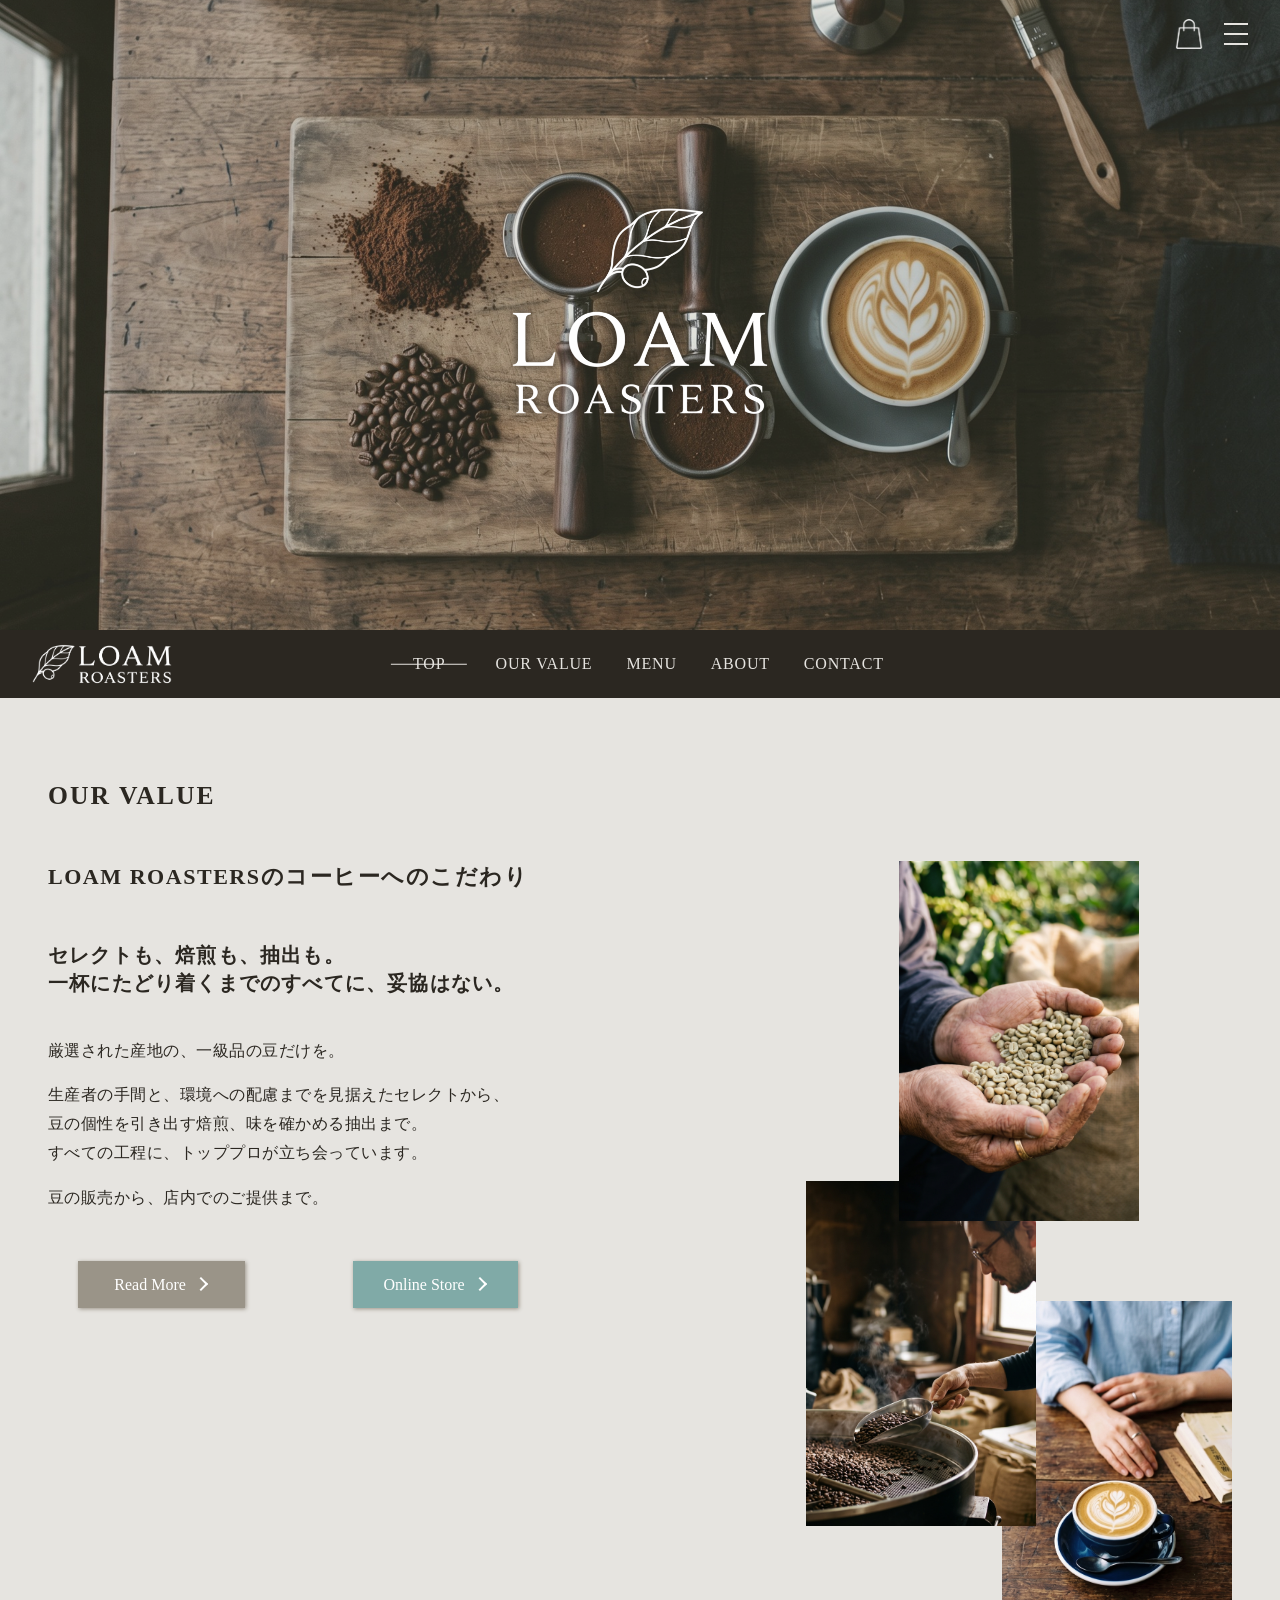
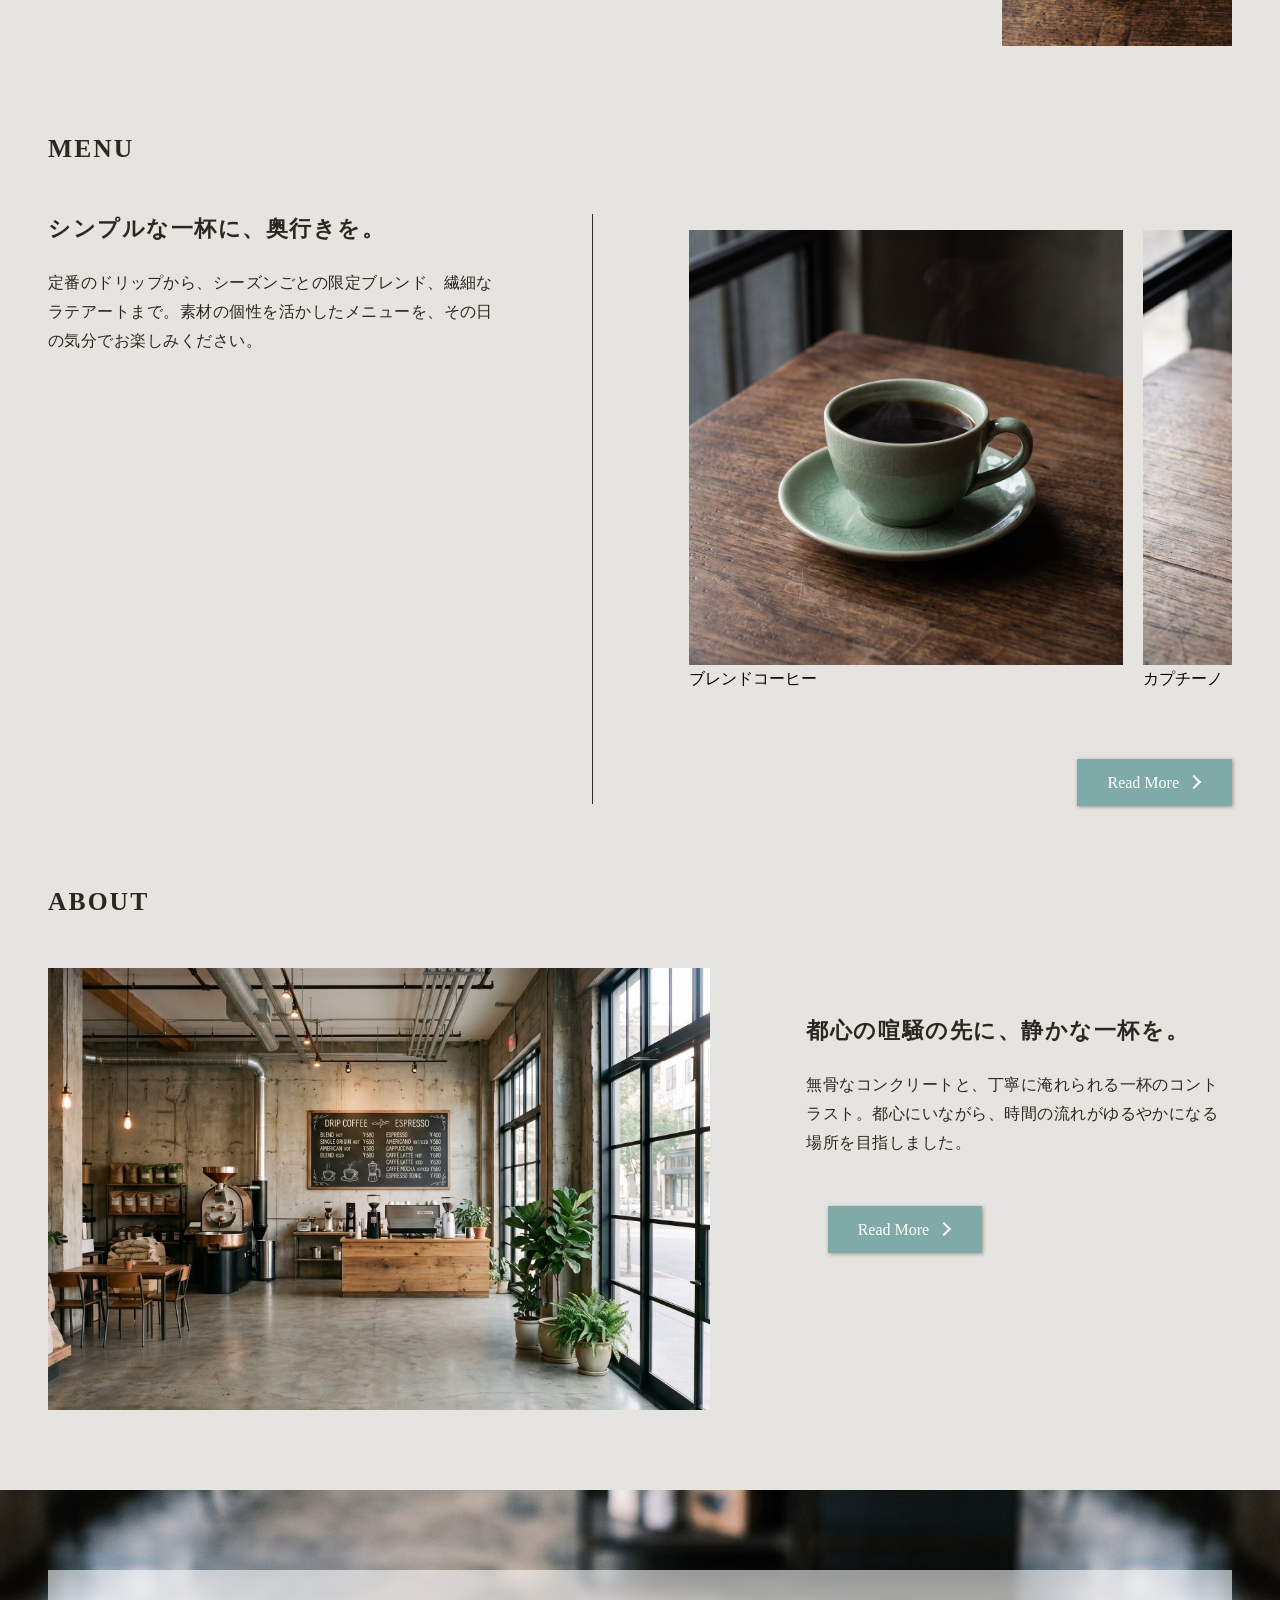
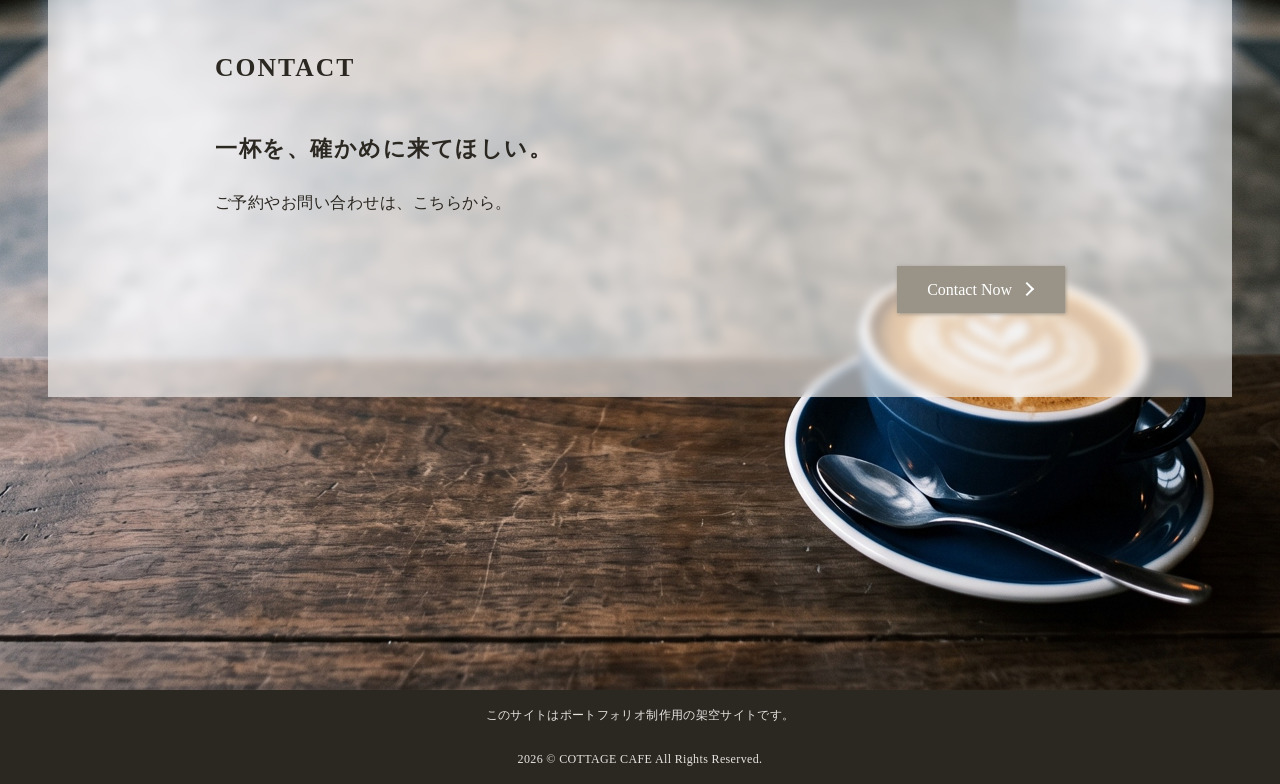
==== commit 48a999c6: "Add files via upload" ====
--- a/index.html
+++ b/index.html
@@ -1,33 +1,30 @@
-<!DOCTYPE html><!-- 文書型宣言（DOCTYPE宣言）。HTML5用 -->
-<html lang="ja"><!-- headとbodyを格納。使用言語が日本語という定義 -->
-	<head><!-- メタデータ（属性情報）を格納する領域 -->
-		<meta charset="utf-8"><!-- 文字エンコーディングはUTF-8 -->
-		<meta name="description" content="LOAM ROASTERS（ロームロースター）は、一級品の豆をセレクトし、生産者や環境にも配慮したスペシャリティコーヒーを提供する、都心のコーヒーロースターカフェです。トッププロによる焙煎・抽出で、こだわりの一杯をお楽しみいただけます。"><!-- 検索結果に表示されるページの説明文。titleの補足（140文字） -->
-		<meta name="viewport" content="width=device-width, initial-scale=1.0"><!-- レスポンシブ対応用。横幅はデバイスの画面幅に合わせ、初期表示の拡大率は等倍。デバイス別のスタイルはCSSで設定 -->
-		<meta name="robots" content="noindex, nofollow, noarchive, nosnippet"><!-- 検索エンジンのクローラーへの指示。ページを登録（noindex）せずリンクをたどらない（nofollow）ように、キャッシュを取得せず（noarchive）スニペットを表示しない（nosnippet）ように -->
-		<meta property="og:title" content="LOAM ROASTERS（ロームロースター）｜都心のスペシャルティコーヒーロースターカフェ"><!-- SNSでシェアされた時のページのタイトル -->
-		<meta property="og:description" content="セレクトも、焙煎も、抽出も。一杯にたどり着くまでのすべてに、妥協はない。LOAM ROASTERSは、生産者や環境への配慮とトッププロの技術が息づく、都心のコーヒーロースターカフェです。"><!-- SNSでシェアされた時の説明文 -->
-		<meta property="og:url" content="https://sakainao-portfolio.github.io/loam/"><!-- このページのURL -->
-		<meta property="og:image" content="image/loam_logo_ogp.png"><!-- SNSでシェアされた時の表示したい画像のURL -->
-		<meta property="og:type" content="website"><!-- このページの種類（articleは記事や下層ページ、blogはブログ、websiteはサイトのトップページ -->
-		<meta property="og:site_name" content="LOAM ROASTERS（ロームロースター）"><!-- このページが所属するWebサイトの名前 -->
-		<link rel="stylesheet" href="css/style.css"><!-- CSS用。typeは不要。デバイス別のスタイルも一元管理が推奨 -->
-		<!-- <link rel="icon" href="image/favicon.ico" sizes="32x32">ファビコンのico用。shortcut省略が標準。sizes="any"だとブラウザごとに対応 -->
-		<link rel="icon" href="image/favicon.png" type="image/png"><!-- ファビコンのpng用。type="image/png"付けるの推奨。高画質用にsizes=""を複数用意するのも可 -->
-		<!-- <link rel="icon" href="image/icon.svg" type="image/svg+xml">ファビコンのsvg用。SVGファイルの使用にはtype="image/svg+xml"が必要 -->
-		<link rel="apple-touch-icon" href="image/apple-touch-icon.png"><!-- ファビコンのスマホ・タブレット用。 -->
-
-		<title>LOAM ROASTERS（ロームロースター）｜都心のスペシャルティコーヒーロースターカフェ</title><!-- 検索エンジンに把握してもらいたいページの内容や目的を簡潔（30文字）かつ魅力的に説明 -->
+<!DOCTYPE html>
+<html lang="ja">
+	<head>
+		<meta charset="utf-8">
+		<meta name="description" content="LOAM ROASTERS（ロームロースター）は、一級品の豆をセレクトし、生産者や環境にも配慮したスペシャリティコーヒーを提供する、都心のコーヒーロースターカフェです。トッププロによる焙煎・抽出で、こだわりの一杯をお楽しみいただけます。">
+		<meta name="viewport" content="width=device-width, initial-scale=1.0">
+		<meta name="robots" content="noindex, nofollow, noarchive, nosnippet">
+		<meta property="og:title" content="LOAM ROASTERS（ロームロースター）｜都心のスペシャルティコーヒーロースターカフェ">
+		<meta property="og:description" content="セレクトも、焙煎も、抽出も。一杯にたどり着くまでのすべてに、妥協はない。LOAM ROASTERSは、生産者や環境への配慮とトッププロの技術が息づく、都心のコーヒーロースターカフェです。">
+		<meta property="og:url" content="https://sakainao-portfolio.github.io/loam/">
+		<meta property="og:image" content="image/loam_logo_ogp.png">
+		<meta property="og:type" content="website">
+		<meta property="og:site_name" content="LOAM ROASTERS（ロームロースター）">
+		<link rel="stylesheet" href="css/style.css">
+		<link rel="icon" href="image/favicon.png" type="image/png">
+		<link rel="apple-touch-icon" href="image/apple-touch-icon.png">
+		<title>LOAM ROASTERS（ロームロースター）｜都心のスペシャルティコーヒーロースターカフェ</title>
 	</head>
 	
-	<body><!-- 文書本体要素 -->
+	<body>
 	
 		<!-- ヘッダー -->
 		<header id="header-top">
 		
 			<!-- ヒーロービジュアル -->
 			<div class="hero-visual">
-				<img src="image/top-hero-barista_workstation.jpeg" alt="コーヒー店のキービジュアル" class="hv-image">
+				<img src="image/top-hero-barista_workstation.jpg" alt="コーヒー店のキービジュアル" class="hv-image">
 			</div>
 			<!-- ヒーロービジュアルここまで -->
 			
@@ -68,8 +65,6 @@
 		</header>
 		<!-- ヘッダーここまで -->
 		
-		
-		
 		<!-- コンテナ -->
 		<div class="container">
 
@@ -98,7 +93,7 @@
 		
 				<!-- メインエリア -->
 				<article class="article-area">
-					<h2>OUR VALUE</h2><!-- h1がいっぱいあるのだめだからh2にしてCSSでフォントサイズをh1と同じにする、ヒーローロゴをh1にする -->
+					<h2>OUR VALUE</h2>
 					<h3>LOAM ROASTERSの<span>コーヒーへのこだわり</span></h3>
 					<section class="top-value">
 						<div class="top-value-container01">
@@ -107,7 +102,7 @@
 								一杯にたどり着くまでのすべてに、<span>妥協はない。</span></h4>
 							</div>
 							<div class="top-value-img01 sp-display">
-								<img src="image/top-value-selection.jpeg" alt="コーヒー豆セレクトのイメージ" class="top-value-image01">
+								<img src="image/top-value-selection.jpg" alt="コーヒー豆セレクトのイメージ" class="top-value-image01">
 							</div>
 						</div>
 						<div class="top-value-container02">
@@ -129,13 +124,13 @@
 							</div>
 							<div class="container02-box02">
 								<div class="top-value-img01 tablet-display">
-									<img src="image/top-value-selection.jpeg" alt="コーヒー豆セレクトのイメージ" class="top-value-image01">
+									<img src="image/top-value-selection.jpg" alt="コーヒー豆セレクトのイメージ" class="top-value-image01">
 								</div>
 								<div class="top-value-img02">
-									<img src="image/top-value-roasting.jpeg" alt="コーヒー豆焙煎のイメージ" class="top-value-image02">
+									<img src="image/top-value-roasting.jpg" alt="コーヒー豆焙煎のイメージ" class="top-value-image02">
 								</div>
 								<div class="top-value-img03">
-									<img src="image/top-value-extraction.jpeg" alt="お客様のテーブルに運ばれてきたコーヒーのイメージ" class="top-value-image03">
+									<img src="image/top-value-extraction.jpg" alt="お客様のテーブルに運ばれてきたコーヒーのイメージ" class="top-value-image03">
 								</div>
 							</div>
 						</div>
@@ -151,19 +146,19 @@
 						<div class="top-menu-container">
 							<div class="top-menu-slide">
 								<figure class="top-menu-img">
-									<img src="image/menu-drip-hot-blend.jpeg" alt="" class="top-menu-image">
+									<img src="image/menu-drip-hot-blend.jpg" alt="" class="top-menu-image">
 									<figcaption class="top-menu-caption">ブレンドコーヒー</figcaption>
 								</figure>
 								<figure class="top-menu-img">
-									<img src="image/menu-espresso-hot-cappuccino.jpeg" alt="" class="top-menu-image">
+									<img src="image/menu-espresso-hot-cappuccino.jpg" alt="" class="top-menu-image">
 									<figcaption class="top-menu-caption">カプチーノ</figcaption>
 								</figure>
 								<figure class="top-menu-img">
-									<img src="image/menu-espresso-iced-americano.jpeg" alt="" class="top-menu-image">
+									<img src="image/menu-espresso-iced-americano.jpg" alt="" class="top-menu-image">
 									<figcaption class="top-menu-caption">アイスアメリカーノ</figcaption>
 								</figure>
 								<figure class="top-menu-img">
-									<img src="image/menu-sweets-affogato.jpeg" alt="" class="top-menu-image">
+									<img src="image/menu-sweets-affogato.jpg" alt="" class="top-menu-image">
 									<figcaption class="top-menu-caption">アフォガード</figcaption>
 								</figure>
 							</div>
@@ -177,7 +172,7 @@
 					<h2>ABOUT</h2>
 					<section class="top-about">
 						<div class="top-about-img">
-							<img src="image/top-about-interior.jpeg" alt="店内のイメージ" class="top-about-image">
+							<img src="image/top-about-interior.jpg" alt="店内のイメージ" class="top-about-image">
 						</div>
 						<div class="top-about-container">
 							<div class="top-about-txt">
@@ -203,9 +198,6 @@
 
 			<article class="article-area">
 				<section class="top-contact">
-					<!-- <div class="top-contact-img">
-						<img src="image/top-contact-latte_art.jpeg" alt="店内での一杯のコーヒーのイメージ" class="top-contact-image">
-					</div> -->
 					<div class="top-contact-container">
 						<div class="top-contact-txt">
 							<h2>CONTACT</h2>
--- a/css/style.css
+++ b/css/style.css
@@ -1,45 +1,9 @@
-@charset "utf-8";/* 文字エンコーディングはUTF-8 */
+@charset "utf-8";
 
 html {
-	scroll-behavior: smooth;/* 自動的なスクロールを瞬時（auto）ではなく円滑に */
-	font-size: 100%;/* 標準文字サイズ100%=16px。1remの基準サイズ */
-}
-
-/* 配色メモ
-#E6E4E0 白いグレー、ベースカラー rgba(230, 228, 224, 0.5)
-#2B2721 黒いブラウン、テキストカラー rgba(43, 39, 33, 0.5)
-#446E72 グリーン、アクセントカラー rgba(68, 110, 114, 0.5)
-
-00 白のグラデーション
-#FFFFFF 白 rgba(255, 255, 255, 0.5)
-#BEBAB3 薄いグレー、ベースより濃い rgba(190, 186, 179, 0.5)
-#9A9488 黒っぽいグレー rgba(154, 148, 136, 0.5)
-
-01 マテリアルカラー
-#8B8B76 暗いベージュ、薄いカーキ rgba(139, 139, 118, 0.5)
-#696A64 暗いグレー、黒いカーキ rgba(105, 106, 100, 0.5)
-
-02 アクセントカラーより控えめ
-#80AAA7 薄いくすみグリーン rgba(128, 170, 167, 0.5) */
-
-/* サイズメモ
-自分のPCの画面サイズ1920px×1200px
-標準文字サイズ100%=16px=1rem */
-
-/* 黄金比のメモ */
-/* 黄金比は1：1.618
-①要素同士の余白、ボタンやカードの内側の余白など
-→左右padding：上下padding＝1：1.618
-②画像縦横比
-→縦：横＝1：1.618 */
-
-/* クラス名の概念
-wrapper→全体を包む風呂敷
-article→独立したコンテンツ（単体でも意味の通じる記事など）
-section→論理的なセクション（章、節、項などテーマの区切り）
-コンテナdiv→スタイリング用の箱（汎用的なブロック調整用）
-エリア→大まかな領域（header、nav、main、footer、asideなど）
-アイテム→具体的なコンテンツ（p、img、buttonなど最小単位） */
+	scroll-behavior: smooth;
+	font-size: 100%;
+}
 
 /* 全体の設定 */
 body {
@@ -51,24 +15,24 @@
 	color: #2B2721; /* テキストカラー */
 }
 h1, h2, h3, h4, ul, ol {
-	margin: 0; /*  */
+	margin: 0;
 	padding: 0;
 }
 
 /* フォントサイズの設定 */
 /* 基本スタイル（スマホ）本文16pxに対して見出し1.5倍のジャンプ率 */
 h1 {
-	font-size: clamp(1.5rem, 6.67vw, 1.625rem);/* 最小1.5×16px＝24px～推奨値ビューポート幅の6.67%～最大1.625×16px＝26pxの範囲で変化、6.67vw＝25px÷375px×100 */
+	font-size: clamp(1.5rem, 6.67vw, 1.625rem);
 	letter-spacing: 0.03em;
 	line-height: 1.4;
 }
 h2 {
-	font-size: clamp(1.25rem, 5.6vw, 1.375rem);/* 最小1.25×16px＝20px～推奨値ビューポート幅の5.6%～最大1.375×16px＝22pxの範囲で変化、5.6vw＝21px÷375px×100 */
+	font-size: clamp(1.25rem, 5.6vw, 1.375rem);
 	letter-spacing: 0.03em;
 	line-height: 1.4;
 }
 h3 {
-	font-size: clamp(1rem, 4.8vw, 1.125rem);/* 最小1×16px＝16px～推奨値ビューポート幅の4.8%～最大1.125×16px＝18pxの範囲で変化、4.8vw＝18px÷375px×100 */
+	font-size: clamp(1rem, 4.8vw, 1.125rem);
 	letter-spacing: 0.03em;
 	line-height: 1.4;
 }
@@ -77,22 +41,22 @@
 	line-height: 1.4;
 }
 p {
-	font-size: clamp(0.875rem, 4.267vw, 1rem);/* 最小0.875×16px＝14px～推奨値ビューポート幅の4.267%～最大1×16px＝16pxの範囲で変化、4.267vw＝16px÷375px×100 */
+	font-size: clamp(0.875rem, 4.267vw, 1rem);
 	letter-spacing: 0.03em;
 	line-height: 1.8;
 }
 /* タブレット（768px以上）本文16pxに対して見出し1.75倍のジャンプ率 */
 @media screen and (min-width: 768px) {
 	h1 {
-		font-size: clamp(1.75rem, 3.906vw, 2rem);/* 最小1.75×16px＝28px～推奨値ビューポート幅の3.906%～最大2×16px＝32pxの範囲で変化、3.906vw＝30px÷768px×100 */
+		font-size: clamp(1.75rem, 3.906vw, 2rem);
 		letter-spacing: 0.05em;
 	}
 	h2 {
-		font-size: clamp(1.5rem, 3.255vw, 1.625rem);/* 最小1.5×16px＝24px～推奨値ビューポート幅の3.255%～最大1.625×16px＝26pxの範囲で変化、3.255vw＝25px÷768px×100 */
+		font-size: clamp(1.5rem, 3.255vw, 1.625rem);
 		letter-spacing: 0.05em;
 	}
 	h3 {
-		font-size: clamp(1.125rem, 2.474vw, 1.25rem);/* 最小1.125×16px＝18px～推奨値ビューポート幅の2.474%～最大1.25×16px＝20pxの範囲で変化、2.474vw＝19px÷768px×100 */
+		font-size: clamp(1.125rem, 2.474vw, 1.25rem);
 		letter-spacing: 0.05em;
 	}
 	h4 {
@@ -102,40 +66,33 @@
 /* PC（1025px以上）本文16pxに対して見出し2倍のジャンプ率 */
 @media screen and (min-width: 1025px) {
 	h1 {
-		font-size: clamp(1.375rem, 2.146vw, 1.6rem);/* 最小1.375×16px＝22px～推奨値ビューポート幅の2.146%～最大1.6×16px＝25.6pxの範囲で変化、2.146vw＝22px÷1025px×100 */
+		font-size: clamp(1.375rem, 2.146vw, 1.6rem);
 		letter-spacing: 0.08em;
 	}
 	h2 {
-		font-size: clamp(1.25rem, 1.951vw, 1.375rem);/* 最小1.25×16px＝20px～推奨値ビューポート幅の1.951%～最大1.375×16px＝22pxの範囲で変化、1.951vw＝20px÷1025px×100 */
+		font-size: clamp(1.25rem, 1.951vw, 1.375rem);
 		letter-spacing: 0.07em;
 	}
 	h3 {
-		font-size: clamp(1.125rem, 1.756vw, 1.25rem);/* 最小1.125×16px＝18px～推奨値ビューポート幅の1.756%～最大1.25×16px＝20pxの範囲で変化、1.756vw＝18px÷1025px×100 */
+		font-size: clamp(1.125rem, 1.756vw, 1.25rem);
 		letter-spacing: 0.06em;
 	}
 }
 
 /* 改行の設定 */
 span {
-	display: inline-block;/* レスポンシブ対応用。spanで囲った部分が画面幅いっぱいになったら自動で改行 */
+	display: inline-block;
 }
 
 .pc-span {
-	display: inline;/* デフォルト値。PC幅でinline-block、spanで囲った部分が画面幅いっぱいになったら自動で改行 */
+	display: inline;
 }
 /* タブレット（768px以上） */
 @media screen and (min-width: 768px) {
-/* PC（1025px以上）
-@media screen and (min-width: 1025px) { */
 	.pc-span {
-		display: inline-block;/* レスポンシブ対応用。SP幅はinline。spanで囲った部分が画面幅いっぱいになったら自動で改行 */
-	}
-}
-
-/* リンク */
-/* a {
-	text-decoration: none;
-} */
+		display: inline-block; /* タブレット幅以上は自動で改行 */
+	}
+}
 
 /* ヘッダー */
 header {
@@ -163,7 +120,7 @@
 	z-index: 3;
 	width: 100%;
 	height: 100%;
-	background-color: rgba(139, 139, 118, 0.25);/* rgb#8B8B76暗いベージュ、薄いカーキ、a不透明度25% */
+	background-color: rgba(139, 139, 118, 0.25);
 }
 .hv-image {
 	position: absolute;
@@ -174,23 +131,21 @@
 	object-position: center;
 }
 
-/* ヒーローロゴ */
-.header-logo-big {/* ヒーロービジュアルの大きいロゴ */
+/* ヒーロービジュアルの大きいロゴ */
+.header-logo-big {
 	margin: 0;
 	padding: 0;
-	position: absolute;/* sticky;fixed */
+	position: absolute;
 	top: 50%;
 	left: 50%;
 	transform: translate(-50%, -50%);
 	z-index: 4;
-	filter: drop-shadow(0px 0px 4px #2B2721); /* テキストカラー、形状に沿った影 */
+	filter: drop-shadow(0px 0px 4px #2B2721); /* テキストカラー */
 }
 .logo-image-big {
 	width: 60vw;
 	object-fit: contain;
-	/* mix-blend-mode: difference; */
-	filter: brightness(0) invert(1);/* 明るさ0反転100% */
-	/* isolation: isolate; */
+	filter: brightness(0) invert(1);
 }
 /* タブレット（768px以上） */
 @media screen and (min-width: 768px) {
@@ -205,22 +160,19 @@
 	}
 }
 
-.header-logo {/* TOP以外の共通ヘッダーロゴ */
+/* TOP以外の共通ヘッダーロゴ */
+.header-logo {
 	margin: 0;
 	padding: 0;
-	position: fixed;/* sticky */
-	top: clamp(0.719rem, 1.268vw, 0.813rem);/* 11.5～13px、1.268vw＝13px÷1025px×100 */
-	left: clamp(1.25rem, 4vw, 2rem);/* 20～32px、4vw＝30.72px÷768px×100 */
+	position: fixed;
+	top: clamp(0.719rem, 1.268vw, 0.813rem);
+	left: clamp(1.25rem, 4vw, 2rem);
 	z-index: 9997;
 }
 .logo-image {
-	/* width: 60px;
-	height: 53px; */
-	height: clamp(2.313rem, 4.098vw, 2.625rem);/* 37～42px、4.098vw＝42px÷1025px×100 */
+	height: clamp(2.313rem, 4.098vw, 2.625rem);
 	object-fit: contain;
-	/* mix-blend-mode: difference; */
-	filter: brightness(0) invert(1);/* 明るさ0反転100% */
-	/* isolation: isolate; */
+	filter: brightness(0) invert(1);
 }
 
 /* カートアイコン */
@@ -228,21 +180,14 @@
 	margin: 0;
 	padding: 0;
 	position: fixed;
-	/* top: 14px;
-	right: 65px; */
-	top: clamp(0.923rem, 1.834vw, 1.175rem);/* 14.799～18.799px、1.834vw＝18.799px÷1025px×100 */
-	right: clamp(3.738rem, 9.47vw, 4.738rem);/* 24px+1.008px+20～32px+14.799～18.799px、9.47vw＝72.728px÷768px×100 */
+	top: clamp(0.923rem, 1.834vw, 1.175rem);
+	right: clamp(3.738rem, 9.47vw, 4.738rem);
 	z-index: 9996;
 }
 .cart-image {
-	/* width: 60px; */
-	height: 1.9rem;/* 30.402px */
-	/* グロナビバーの高さ60～68pxに対してアイコンの高さは30.402px、ということは上下の余白は14.799～18.799pxずつ、左右はスマホ～PCまでの左右の最低限の余白 */
+	height: 1.9rem;
 	object-fit: contain;
-	/* mix-blend-mode: exclusion;
-	opacity: 90%; */
-	filter: brightness(0) invert(1);/* 明るさ0反転100% */
-	/* isolation: isolate; */
+	filter: brightness(0) invert(1);
 }
 
 /* カートアイコン・オンラインストアリンク */
@@ -268,83 +213,75 @@
 }
 
 /* ハンバーガーメニュー */
-/* .hamburger-menu {
-} */
 .menu-btn {
 	position: fixed;
-	/* top: 4px;
-	right: 15px; */
-	top: clamp(1.094rem, 2.098vw, 1.344rem);/* 17.5～21.5px、2.098vw＝21.5px÷1025px×100 */
-	right: clamp(1.25rem, 4vw, 2rem);/* 20～32px、4vw＝30.72px÷768px×100 */
+	top: clamp(1.094rem, 2.098vw, 1.344rem);
+	right: clamp(1.25rem, 4vw, 2rem);
 	display: flex;
-	width: 1.563rem;/* 24px+1.008px */
-	height: 1.563rem;/* 24px+1.008px */
-	/* グロナビバーの高さ60～68pxに対してアイコンの高さは25px、ということは上下の余白は17.5～21.5pxずつ、左右はスマホ～PCまでの左右の最低限の余白 */
+	width: 1.563rem;
+	height: 1.563rem;
 	justify-content: center;
 	align-items: center;
 	z-index: 9999;
-	/* background-color: #3584bb; */
-	/* mix-blend-mode: difference; */
-	/* filter: brightness(0) invert(1);明るさ0反転100% */
-}
-.menu-btn:hover {/* マウスオーバーでカーソル変わる */
+}
+.menu-btn:hover {
 	cursor: pointer;
 }
+/* ハンバーガーメニューの三本線 */
 .menu-btn span,
 .menu-btn span:before,
-.menu-btn span:after {/* ハンバーガーメニューの三本線 */
+.menu-btn span:after {
 	content: '';
 	display: block;
-	height: 0.0835rem;/* 1.336px */
-	width: 1.5rem;/* 24px */
-	/* border-radius: 3px; */ /* 線の角丸 */
+	height: 0.0835rem;
+	width: 1.5rem;
 	background-color: #E6E4E0; /* ベースカラー */
 	position: absolute;
 	transition: all 0.8s;
 }
 .menu-btn span:before {
-	bottom: 0.625rem; /* 10px、一番上の線 */
+	bottom: 0.625rem;
 }
 .menu-btn span:after {
-	top: 0.625rem; /* 10px、一番下の線 */
+	top: 0.625rem;
 }
 
 #menu-btn-check:checked ~ .menu-btn span {
 	background-color: rgba(255, 255, 255, 0); /*メニューオープン時は真ん中の線を透明にする*/
 }
-#menu-btn-check:checked ~ .menu-btn span::before { /* 一番上の線 */
+#menu-btn-check:checked ~ .menu-btn span::before {
 	bottom: 0;
-	width: 2.038rem;/* 32.6px、バウンディングボックスが1.5rem=24px */
+	width: 2.038rem;
 	transform: translateX(-0.269rem) rotate(45deg);
 }
-#menu-btn-check:checked ~ .menu-btn span::after { /* 一番下の線 */
+#menu-btn-check:checked ~ .menu-btn span::after {
 	top: 0;
-	width: 2.038rem;/* 32.6px、バウンディングボックスが1.5rem=24px */
+	width: 2.038rem;
 	transform: translateX(-0.269rem) rotate(-45deg);
 }
 
 #menu-btn-check {
-	display: none;/* チェックボックスは非表示 */
+	display: none;
 }
 
 /* 展開時にコンテンツに重ねる黒半透明 */
 .black-overlay {
-	position: fixed;/* 画面内で固定、absoluteだとrelativeの箱内で固定 */
-	inset: 0;/* top、left、right、bottomを一括で0、ゆえにwidthやheightの指定がなければ全画面を満たす */
-	height: 100%;/* insetがあるのでwidth: 100%;なくても全画面を満たす */
-	z-index: 9998;/* ヘッダー→黒半透明9996→ロゴ9998→ドロワーメニュー9997～9の順になるように */
-	background-color: rgba(43, 39, 33, 0.9);/* rgb#2B2721テキストカラー、a不透明度60% */
+	position: fixed;
+	inset: 0;
+	height: 100%;
+	z-index: 9998;
+	background-color: rgba(43, 39, 33, 0.9); /* テキストカラー */
 	backdrop-filter: blur(6px);
-	filter: brightness(0.8);/* 明るさ1より少し暗く */
+	filter: brightness(0.8);
 	opacity: 0;
-	pointer-events: none;/* マウスホバーやクリックを完全に無視させる */
-	transition: opacity 1s ease;/* アニメーション設定、親要素に設定、1秒かかる */
+	pointer-events: none;
+	transition: opacity 1s ease;
 }
 /* 展開時にコンテンツに重ねる黒半透明（クリック後） */
 #menu-btn-check:checked ~ .black-overlay {
 	display: block;
 	opacity: 1;
-	pointer-events: auto;/* マウスイベントを有効に戻す */
+	pointer-events: auto; /* マウスイベントを有効に戻す */
 }
 
 /* ハンバーガーメニューの内容 */
@@ -356,15 +293,13 @@
 	left: 100%; /*leftの値を変更してメニューを画面外へ*/
 	z-index: 9998;
 	background-color: #446E72; /* アクセントカラー */
-	transition: all 1s; /*アニメーション設定*/
+	transition: all 1s;
 }
 .menu-content ul {
-	/* margin: 0; */
-	padding: 70px clamp(1.25rem, 4vw, 2rem) 0;/* 20～32px、4vw＝30.72px÷768px×100、スマホ～PCまでの左右の最低限の余白 */
+	padding: 70px clamp(1.25rem, 4vw, 2rem) 0;
 	width: 90%;
 }
 .menu-content ul li {
-	/* border-bottom: solid 1px #FFFFFF; */ /* 白 */
 	list-style: none;
 }
 .menu-content ul li a {
@@ -374,20 +309,18 @@
 	position: relative;
 	width: 100%;
 	text-decoration: none;
-	font-size: clamp(2rem, 10.6vw, 2.5rem);/* 最小2×16px＝32px～推奨値ビューポート幅の10.6%～最大2.5×16px＝40pxの範囲で変化、10.6vw＝39.75px÷375px×100 */
+	font-size: clamp(2rem, 10.6vw, 2.5rem);
 	letter-spacing: 0.03em;
 	line-height: 1.4;
 	color:#E6E4E0; /* ベースカラー */
 	transition: color 0.3s;
 }
 
-/* .menu-content ul li a:link {}
-.menu-content ul li a:visited {} */
 .menu-content ul li a:hover {
-	color: #9A9488; /* 黒っぽいグレー */
+	color: #9A9488;
 }
 .menu-content ul li a:active {
-	color: #696A64; /* 暗いグレー黒いカーキ */
+	color: #696A64;
 }
 
 #menu-btn-check:checked ~ .menu-content {
@@ -400,12 +333,12 @@
 		width: 90%;
 	}
 	.menu-content ul {
-		padding: 70px clamp(1.25rem, 4vw, 2rem) 0;/* 20～32px、4vw＝30.72px÷768px×100、スマホ～PCまでの左右の最低限の余白 */
+		padding: 70px clamp(1.25rem, 4vw, 2rem) 0;
 		width: 70%;
 	}
 	.menu-content ul li a {
 		padding: 1.63rem 0;
-		font-size: clamp(2.25rem, 5.5vw, 2.75rem);/* 最小2.25×16px＝36px～推奨値ビューポート幅の5.5%～最大2.75×16px＝44pxの範囲で変化、5.5vw＝42.24px÷768px×100 */
+		font-size: clamp(2.25rem, 5.5vw, 2.75rem);
 		letter-spacing: 0.05em;
 	}
 	#menu-btn-check:checked ~ .menu-content {
@@ -418,13 +351,13 @@
 		width: 80%;
 	}
 	.menu-content ul {
-		padding: 70px clamp(1.25rem, 4vw, 2rem) 0;/* 20～32px、4vw＝30.72px÷768px×100、スマホ～PCまでの左右の最低限の余白 */
+		padding: 70px clamp(1.25rem, 4vw, 2rem) 0;
 		width: 60%;
 	}
 	.menu-content ul li a {
 		width: 50%;
 		padding: 9px 15px 10px 0;
-		font-size: clamp(1.25rem, 1.951vw, 1.375rem);/* 最小1.25×16px＝20px～推奨値ビューポート幅の1.951%～最大1.375×16px＝22pxの範囲で変化、1.951vw＝20px÷1025px×100 */
+		font-size: clamp(1.25rem, 1.951vw, 1.375rem);
 		letter-spacing: 0.07em;
 	}
 	#menu-btn-check:checked ~ .menu-content {
@@ -439,38 +372,34 @@
 	width: 100%;
 }
 
-.header-logo-top {/* TOPページのヘッダーロゴ */
+/* TOPページのヘッダーロゴ */
+.header-logo-top {
 	margin: 0;
 	padding: 0;
-	position: sticky;/* fixed  relative absolute */
+	position: sticky;
 	top: 0;
 	left: 0;
 	z-index: 9997;
 	width: 100%;
-	/* アニメーション用の高さ */
-	height: 0px;/* ヘッダーとグロナビの間に高さを出さないように */
+	height: 0px; /* アニメーション用の高さ、ヘッダーとグロナビの間に高さを出さないように */
 }
 .logo-image-top {
 	margin: 0;
-	padding: clamp(0.719rem, 1.268vw, 0.813rem) 0 0 clamp(1.25rem, 4vw, 2rem);/* topは11.5～13px、1.268vw＝13px÷1025px×100 *//* leftは20～32px、4vw＝30.72px÷768px×100 */
+	padding: clamp(0.719rem, 1.268vw, 0.813rem) 0 0 clamp(1.25rem, 4vw, 2rem);
 	width: fit-content;
-	height: clamp(2.313rem, 4.098vw, 2.625rem);/* 37～42px、4.098vw＝42px÷1025px×100 */
-	/* グロナビバーの高さ60～68pxに合わせてロゴの高さは37～42px、ということは上下の余白は11.5～13pxずつ、左右はスマホ～PCまでの左右の最低限の余白 */
-	/* object-fit: contain;
-	mix-blend-mode: difference;
-	isolation: isolate; */
+	height: clamp(2.313rem, 4.098vw, 2.625rem);
 	opacity: 0;
-	transform: translateY(40px);/* translateX(1.315rem) translateX(0) translateY(40px) */
+	transform: translateY(40px);
 	animation-name: fadeIn;
 
 	/* スクロール連動アニメーション */
 	animation: fadeIn linear forwards;
-	animation-timeline: view(70vh);/* block 40% 30% *//* scroll() */
-	animation-range: entry 0% exit 100%;/* cover *//* 100px entry 90% contain 10% *//* exit */
+	animation-timeline: view(70vh);
+	animation-range: entry 0% exit 100%;
 }
 /* TOPロゴのフェードインアニメーション */
-@keyframes fadeIn {/* grow-progress */
-	0%, 8% {/* from */
+@keyframes fadeIn {
+	0%, 8% {
 		pointer-events: none;
 		opacity: 0;
 		filter: blur(4px);
@@ -482,7 +411,7 @@
 		filter: blur(0);
 		transform: translateY(0);
 	}
-	12.01%, 100% {/* to */
+	12.01%, 100% {
 		pointer-events: auto;
 		opacity: 1;
 		filter: blur(0);
@@ -506,11 +435,11 @@
 	left: 0;
 	z-index: 9993;
 	width: 100%;
-	height: clamp(3.75rem, 6.634vw, 4.25rem);/* 60～68px、6.634vw＝68px÷1025px×100 */
+	height: clamp(3.75rem, 6.634vw, 4.25rem);
 	background-color: #2B2721; /* テキストカラー */
 }
 .nav-list {
-	display: none;/* PC画面幅1025px以上でblock */
+	display: none;
 	margin: 0;
 	padding: 0;
 	text-align: center;
@@ -518,227 +447,155 @@
 .nav-item {
 	display: inline-block;
 	margin: 0;
-	padding: clamp(1.438rem, 2.537vw, 1.625rem) 0.938rem clamp(1.438rem, 2.537vw, 1.625rem) 0.938rem;/* 0.625rem23px～26px、2.537vw＝26px÷1025px×100 */
+	padding: clamp(1.438rem, 2.537vw, 1.625rem) 0.938rem clamp(1.438rem, 2.537vw, 1.625rem) 0.938rem;
 	text-align: left;
-	font-size: clamp(0.875rem, 4.267vw, 1rem);/* 最小0.875×16px＝14px～推奨値ビューポート幅の4.267%～最大1×16px＝16pxの範囲で変化、4.267vw＝16px÷375px×100 */
+	font-size: clamp(0.875rem, 4.267vw, 1rem);
 	line-height: 1;
-	height: clamp(0.875rem, 4.267vw, 1rem);/* 最小0.875×16px＝14px～推奨値ビューポート幅の4.267%～最大1×16px＝16pxの範囲で変化、4.267vw＝16px÷375px×100; */
+	height: clamp(0.875rem, 4.267vw, 1rem);
 }
 .active {
 	position: relative;
-	/* text-decoration: line-through 0.5px;
-	color: #E6E4E0;ベースカラー */
-}
-.active::after {/* アクティブ時の取り消し線 */
+}
+.active::after {
 	content: "";
 	position: absolute;
 	top: 50%;
 	left: 50%;
 	z-index: 9994;
 	width: 80%;
-	height: 0.5px;
-	background-color: #E6E4E0;/* ベースカラー */
+	height: 0.5px; /* アクティブ時に取り消し線を表示 */
+	background-color: #E6E4E0; /* ベースカラー */
 	transform: translate(-50%, -50%);
 	pointer-events: none;
 }
 nav a {
 	text-decoration: none;
-	font-size: clamp(0.875rem, 4.267vw, 1rem);/* 最小0.875×16px＝14px～推奨値ビューポート幅の4.267%～最大1×16px＝16pxの範囲で変化、4.267vw＝16px÷375px×100 */
+	font-size: clamp(0.875rem, 4.267vw, 1rem);
 	line-height: 1;
 	color: #E6E4E0; /* ベースカラー */
-	transition: color 0.3s;/* アニメーション設定、親要素に設定、0.3秒かかる */
-}
-/* nav a:link {}
-nav a:visited {} */
+	transition: color 0.3s;
+}
 nav a:hover {
-	color: #9A9488; /* 黒っぽいグレー */
+	color: #9A9488;
 }
 nav a:active {
-	color: #696A64; /* 暗いグレー黒いカーキ */
+	color: #696A64;
 }
 
 /* タブレット（768px以上） */
 @media screen and (min-width: 768px) {
 	nav a {
-		/* font-size: clamp(1.125rem, 2.344vw, 1.25rem);最小1.125×16px＝18px～推奨値ビューポート幅の2.344%～最大1.25×16px＝20pxの範囲で変化、2.344vw＝18px÷768px×100 */
 		letter-spacing: 0.05em;
-		/* line-height: 1.4; */
 	}
 }
 /* PC（1025px以上） */
 @media screen and (min-width: 1025px) {
 	.nav-list {
-		display: block;/* スマホ・タブレット画面幅1025px未満はnone */
+		display: block;
 	}
 	.nav-item {
-		font-size: clamp(0.875rem, 1.561vw, 1rem);/* 最小0.875×16px＝14px～推奨値ビューポート幅の1.561%～最大1×16px＝16pxの範囲で変化、1.561vw＝16px÷1025px×100 */
-		height: clamp(0.875rem, 1.561vw, 1rem);/* 最小0.875×16px＝14px～推奨値ビューポート幅の1.561%～最大1×16px＝16pxの範囲で変化、1.561vw＝16px÷1025px×100 */
+		font-size: clamp(0.875rem, 1.561vw, 1rem);
+		height: clamp(0.875rem, 1.561vw, 1rem);
 	}
 	nav a {
-		/* font-size: clamp(1rem, 1.561vw, 1.125rem);最小1×16px＝16px～推奨値ビューポート幅の1.756%～最大1.125×16px＝18pxの範囲で変化、1.561vw＝16px÷1025px×100 */
-		font-size: clamp(0.875rem, 1.561vw, 1rem);/* 最小0.875×16px＝14px～推奨値ビューポート幅の1.561%～最大1×16px＝16pxの範囲で変化、1.561vw＝16px÷1025px×100 */
+		font-size: clamp(0.875rem, 1.561vw, 1rem);
 	}
 }
 
 /* マルチカラム */
 .wrapper {
-	max-width: 74rem;/* 1184px、75rem1200px、コンテンツ幅の上限 */
-	/* margin: 0 auto; */
-	margin-inline: auto;/* 中央寄せ */
-	padding-inline: clamp(1.25rem, 4vw, 2rem);/* 20～32px、4vw＝30.72px÷768px×100、スマホ～PCまでの左右の最低限の余白 */
+	max-width: 74rem;
+	margin-inline: auto;
+	padding-inline: clamp(1.25rem, 4vw, 2rem);
 }
 .wrapper h1 {
 	margin: clamp(2.5rem, 10.8vw, 3rem) 0 0;
-	color: #696A64;/* 暗いグレー、黒いカーキ */
+	color: #696A64;
 }
 
 /* メインエリア */
-
 /* TOP */
-/* .article-area {
-	margin: 0 10px; */
-	/* display: flex;
-	flex-wrap: wrap;
-	justify-content: space-arund; */
-	/* align-items: center; */
-	/* align-content:center;
-} */
-
 .article-area h2 {
 	margin: clamp(3.25rem, 14vw, 5rem) 0 clamp(2.5rem, 10.8vw, 3rem);
-	/* 上：最小52px～推奨値ビューポート幅の14%～最大80pxの範囲、14vw＝52.5px÷375px×100 */
-	/* 下：最小40px～推奨値ビューポート幅の10.8%～最大48pxの範囲、10.8vw＝40.5px÷375px×100 */
-	font-size: clamp(1.5rem, 6.67vw, 1.625rem);/* 最小1.5×16px＝24px～推奨値ビューポート幅の6.67%～最大1.625×16px＝26pxの範囲で変化、6.67vw＝25px÷375px×100 */
+	font-size: clamp(1.5rem, 6.67vw, 1.625rem);
 	letter-spacing: 0.03em;
 	line-height: 1.4;
 }
 .article-area h3 {
 	margin: clamp(2.5rem, 10.8vw, 3rem) 0 clamp(1.25rem, 5.333vw, 1.5rem);
-	/* 上：最小40px～推奨値ビューポート幅の10.8%～最大48pxの範囲、10.8vw＝40.5px÷375px×100 */
-	/* 下：最小20px～推奨値ビューポート幅の5.333%～最大24pxの範囲、5.333vw＝20px÷375px×100 */
-	font-size: clamp(1.25rem, 5.6vw, 1.375rem);/* 最小1.25×16px＝20px～推奨値ビューポート幅の5.6%～最大1.375×16px＝22pxの範囲で変化、5.6vw＝21px÷375px×100 */
+	font-size: clamp(1.25rem, 5.6vw, 1.375rem);
 	letter-spacing: 0.03em;
 	line-height: 1.4;
 }
 .article-area h4 {
 	margin: clamp(1.25rem, 5.333vw, 1.5rem) 0;
-	/* 上下：最小20px～推奨値ビューポート幅の5.333%～最大24pxの範囲、5.333vw＝20px÷375px×100 */
-	font-size: clamp(1rem, 4.8vw, 1.125rem);/* 最小1×16px＝16px～推奨値ビューポート幅の4.8%～最大1.125×16px＝18pxの範囲で変化、4.8vw＝18px÷375px×100 */
+	font-size: clamp(1rem, 4.8vw, 1.125rem);
 	letter-spacing: 0.03em;
 	line-height: 1.4;
 }
 /* タブレット（768px以上）本文16pxに対して見出し1.75倍のジャンプ率 */
 @media screen and (min-width: 768px) {
 	.article-area h2 {
-		font-size: clamp(1.75rem, 3.906vw, 2rem);/* 最小1.75×16px＝28px～推奨値ビューポート幅の3.906%～最大2×16px＝32pxの範囲で変化、3.906vw＝30px÷768px×100 */
+		font-size: clamp(1.75rem, 3.906vw, 2rem);
 		letter-spacing: 0.05em;
 	}
 	.article-area h3 {
-		font-size: clamp(1.5rem, 3.255vw, 1.625rem);/* 最小1.5×16px＝24px～推奨値ビューポート幅の3.255%～最大1.625×16px＝26pxの範囲で変化、3.255vw＝25px÷768px×100 */
+		font-size: clamp(1.5rem, 3.255vw, 1.625rem);
 		letter-spacing: 0.05em;
 	}
 	.article-area h4 {
-		font-size: clamp(1.125rem, 2.474vw, 1.25rem);/* 最小1.125×16px＝18px～推奨値ビューポート幅の2.474%～最大1.25×16px＝20pxの範囲で変化、2.474vw＝19px÷768px×100 */
+		font-size: clamp(1.125rem, 2.474vw, 1.25rem);
 		letter-spacing: 0.05em;
 	}
 }
 /* PC（1025px以上）本文16pxに対して見出し2倍のジャンプ率 */
 @media screen and (min-width: 1025px) {
 	.article-area h2 {
-		font-size: clamp(1.375rem, 2.146vw, 1.6rem);/* 最小1.375×16px＝22px～推奨値ビューポート幅の2.146%～最大1.6×16px＝25.6pxの範囲で変化、2.146vw＝22px÷1025px×100 */
+		font-size: clamp(1.375rem, 2.146vw, 1.6rem);
 		letter-spacing: 0.08em;
 	}
 	.article-area h3 {
-		font-size: clamp(1.25rem, 1.951vw, 1.375rem);/* 最小1.25×16px＝20px～推奨値ビューポート幅の1.951%～最大1.375×16px＝22pxの範囲で変化、1.951vw＝20px÷1025px×100 */
+		font-size: clamp(1.25rem, 1.951vw, 1.375rem);
 		letter-spacing: 0.07em;
 	}
 	.article-area h4 {
-		font-size: clamp(1.125rem, 1.756vw, 1.25rem);/* 最小1.125×16px＝18px～推奨値ビューポート幅の1.756%～最大1.25×16px＝20pxの範囲で変化、1.756vw＝18px÷1025px×100 */
+		font-size: clamp(1.125rem, 1.756vw, 1.25rem);
 		letter-spacing: 0.06em;
 	}
 }
 
-
-
-
-/* .top-value {
-	margin: 50px auto auto auto;
-	width: 100%;
-	height: 790px;
-} */
 .top-value-container01 {
 	display: flex;
-	flex-direction: column;/* 1025px未満：縦一列に並べる */
+	flex-direction: column;
 	gap: clamp(2.5rem, 10.8vw, 3rem);
-	/* 上下：最小40px～推奨値ビューポート幅の10.8%～最大48pxの範囲、10.8vw＝40.5px÷375px×100 */
 	margin: 0 0 clamp(2.5rem, 10.8vw, 3rem);
-	/* 下：最小40px～推奨値ビューポート幅の10.8%～最大48pxの範囲、10.8vw＝40.5px÷375px×100 */
 }
 .top-value-txt01 {
-	/* margin: auto;
-	padding: 0;
-	position:absolute;
-	top: 75px;
-	left: 25px;
-	transform: translateX(0) translateY(-50%);topから50%を真ん中になるよう
-	z-index: 4; */
-	width: 100%;/* 500px */
-	/* background-color: rgba(250, 250, 250, 0.6);白、a不透明度60% */
-	/* backdrop-filter: blur(4px); */
-	/* 右→左グラデーション#E6E4E0ベースカラー0→100→90% */
-	/* background:linear-gradient(to left, rgba(230, 228, 224, 0) 0%,rgba(230, 228, 224, 0.9) 100%,rgba(230, 228, 224, 0.9) 90%);
-	text-shadow: 0px 0px 4px #E6E4E0;ベースカラー */
+	width: 100%;
 }
 .top-value-img01 {
-	/* margin: 0;
-	position:absolute;
-	top: 40px;
-	right: 0px;
-	transform: translateX(0) translateY(-50%);topから50%を真ん中になるよう
-	z-index: 3; */
 	margin-inline: auto;
-	width: 80%;/* 50% */
-	max-width: 400px;/*  */
+	width: 80%;
+	max-width: 400px;
 	aspect-ratio: 2 / 3;
-	align-self: start;/* center、兄弟の高さに引き伸ばされない、初期autoは親要素のalign-items値を継承 */
+	align-self: start;
 }
 .top-value-image01 {
-	display: block;/* img要素のデフォルトinlineだと行間の余白が含まれて1:1に誤差が出るかも */
+	display: block;
 	width: 100%;
 	height: 100%;
-	object-fit: cover;/* containだとアスペクト維持、はみ出さないよう縮小 */
-	object-position: center;/*  */
+	object-fit: cover;
+	object-position: center;
 }
 
 .top-value-container02 {
 	display: flex;
-	flex-direction: column;/* 1025px未満：縦一列に並べる */
+	flex-direction: column;
 	gap: clamp(2.5rem, 10.8vw, 3rem);
-	/* 上下：最小40px～推奨値ビューポート幅の10.8%～最大48pxの範囲、10.8vw＝40.5px÷375px×100 */
 }
 .container02-box01 {
-	/* margin: 0;
-	position:relative;
-	width: 100%;
-	height: 790px; */
-	/* background-color: #BEBAB3; 薄いグレーベースより濃い */
-	width: 100%;
-}
-/* .top-value-txt02 {
-	margin: auto;
-	padding: 0;
-	position:absolute;
-	top: 75px;
-	left: 25px;
-	transform: translateX(0) translateY(-50%);topから50%を真ん中になるよう
-	z-index: 4;
-	width: 500px; */
-	/* background-color: rgba(250, 250, 250, 0.6);白、a不透明度60% */
-	/* backdrop-filter: blur(4px); */
-	/* 右→左グラデーション#E6E4E0ベースカラー0→100→90% */
-	/* background:linear-gradient(to left, rgba(230, 228, 224, 0) 0%,rgba(230, 228, 224, 0.9) 100%,rgba(230, 228, 224, 0.9) 90%);
-	text-shadow: 0px 0px 4px #E6E4E0;ベースカラー
-} */
+	width: 100%;
+}
 .top-value-txt02 p {
 	max-width: 650px;
 }
@@ -754,209 +611,158 @@
 	position:absolute;
 	top: 0;
 	left: 0;
-	/* transform: translateX(0) translateY(-50%);topから50%を真ん中になるよう */
 	z-index: 2;
 	width: 60%;
-	max-width: 300px;/*  */
+	max-width: 300px;
 	aspect-ratio: 2 / 3;
-	align-self: start;/* center、兄弟の高さに引き伸ばされない、初期autoは親要素のalign-items値を継承 */
+	align-self: start;
 }
 .top-value-img03 {
 	margin: 0;
 	position:absolute;
 	top: 120px;
 	right: 0;
-	/* transform: translateX(0) translateY(-50%);topから50%を真ん中になるよう */
 	z-index: 1;
 	width: 60%;
-	max-width: 300px;/*  */
+	max-width: 300px;
 	aspect-ratio: 2 / 3;
-	align-self: start;/* center、兄弟の高さに引き伸ばされない、初期autoは親要素のalign-items値を継承 */
+	align-self: start;
 }
 .top-value-image02 {
-	display: block;/* img要素のデフォルトinlineだと行間の余白が含まれて1:1に誤差が出るかも */
+	display: block;
 	width: 100%;
 	height: 100%;
-	object-fit: cover;/* containだとアスペクト維持、はみ出さないよう縮小 */
-	object-position: center;/*  */
+	object-fit: cover;
+	object-position: center;
 }
 .top-value-image03 {
-	display: block;/* img要素のデフォルトinlineだと行間の余白が含まれて1:1に誤差が出るかも */
+	display: block;
 	width: 100%;
 	height: 100%;
-	object-fit: cover;/* containだとアスペクト維持、はみ出さないよう縮小 */
-	object-position: center;/*  */
-}
-
+	object-fit: cover;
+	object-position: center;
+}
 .value-button-box {
 	display: flex;
-	flex-direction: column;/* 1025px未満：縦一列に並べる */
+	flex-direction: column;
 	gap: clamp(2.5rem, 10.8vw, 3rem);
-	/* 上下：最小40px～推奨値ビューポート幅の10.8%～最大48pxの範囲、10.8vw＝40.5px÷375px×100 */
 	margin: calc(clamp(2.5rem, 10.8vw, 3rem) + 15px) 0 0;
-	/* 上：最小40px～推奨値ビューポート幅の10.8%～最大48pxの範囲、10.8vw＝40.5px÷375px×100 */
 }
 .top-value-button01 {
-	/* margin: 0;
-	padding: 0;
-	position:absolute;
-	bottom: 65px;
-	left: 100px;
-	transform: translateX(-50%) translateY(-50%);topleftからの位置を少し戻す
-	z-index: 5; */
 	margin-inline: auto;
-	width: auto;/* 50% */
-	/* max-width: 400px; */
+	width: auto;
 	height: 46px;
 }
 .top-value-button01 a {
 	text-decoration: none;
 	margin: 0;
 	padding: 15px 36px;
-	color: #FFFFFF; /* 白 */
-	/* background-color: #80AAA7; 薄いくすみグリーン */
-	background-color: #9A9488; /* 黒っぽいグレー */
-	box-shadow: 1px 1px 4px #9A9488; /* 黒っぽいグレー */
-}
-/* .top-value-button01 a:link {}
-.top-value-button01 a:visited {} */
+	color: #FFFFFF;
+	background-color: #9A9488;
+	box-shadow: 1px 1px 4px #9A9488;
+}
 .top-value-button01 a:hover {
 	padding: 13px 34px;
-	color: #9A9488; /* 黒っぽいグレー */
-	background-color: #FFFFFF; /* 白 */
-	border: 2px solid #9A9488; /* 黒っぽいグレー */
-}
-/* .top-value-button01 a:active {} */
-
+	color: #9A9488;
+	background-color: #FFFFFF;
+	border: 2px solid #9A9488;
+}
 .top-value-button02 {
-	/* margin: 0;
-	padding: 0;
-	position:absolute;
-	bottom: 65px;
-	left: 300px;
-	transform: translateX(-50%) translateY(-50%);topleftからの位置を少し戻す
-	z-index: 5; */
 	margin-inline: auto;
-	width: auto;/* 50% */
-	/* max-width: 400px; */
+	width: auto;
 	height: 46px;
 }
 .top-value-button02 a {
 	text-decoration: none;
 	margin: 0;
 	padding: 15px 30px;
-	color: #FFFFFF; /* 白 */
-	background-color: #80AAA7; /* 薄いくすみグリーン */
-	box-shadow: 1px 1px 4px #9A9488; /* 黒っぽいグレー */
-}
-/* .top-value-button02 a:link {}
-.top-value-button02 a:visited {} */
+	color: #FFFFFF;
+	background-color: #80AAA7;
+	box-shadow: 1px 1px 4px #9A9488;
+}
 .top-value-button02 a:hover {
 	padding: 13px 28px;
-	color: #80AAA7; /* 薄いくすみグリーン */
-	background-color: #FFFFFF; /* 白 */
-	border: 2px solid #80AAA7; /* 薄いくすみグリーン */
-}
-/* .top-value-button02 a:active {} */
-
+	color: #80AAA7;
+	background-color: #FFFFFF;
+	border: 2px solid #80AAA7;
+}
 .button-arrow {
-	/* display: inline-block; */
 	position: relative;
-	width: 23px;/* 32px */
-	height: 8px;/* 32px */
-	/* background-color: #D5B363;ゴールド-1 */
-	flex-shrink: 0;/* 比率の固定、テキストが長くなっても画像を絶対に潰さない */
-	transition: background-color 0.3s ease;/* アニメーション設定、background-colorプロパティを0.3秒かけて変化させる、easeは変化の速度を緩やかにする */
+	width: 23px;
+	height: 8px;
+	flex-shrink: 0;
+	transition: background-color 0.3s ease; /* 0.3秒かけて変化、easeで変化の速度を緩やかに */
 }
 .button-arrow::before {
 	content: '';
 	position: absolute;
-	top: 0;/* 50% */
-	left: 0;/* 45% */
+	top: 0;
+	left: 0;
 	width: 8px;
 	height: 8px;
-	border-top: 2px solid #FFFFFF;/* ホワイト0 */
-	border-right: 2px solid #FFFFFF;/* ホワイト0 */
-	transform: translate(10px, -3px) rotate(45deg);/* translate(-50%, -50%) */
-	transition: all/* transform */ 0.3s ease;/* アニメーション設定、transformプロパティを0.3秒かけて変化させる、easeは変化の速度を緩やかにする */
-}
-/* .top-value-button01 a:hover .button-arrow {
-	background-color: rgba(213, 179, 99, 0.7);rgb#D5B363ゴールド-1、a不透明度70%
-} */
+	border-top: 2px solid #FFFFFF;
+	border-right: 2px solid #FFFFFF;
+	transform: translate(10px, -3px) rotate(45deg);
+	transition: all 0.3s ease;
+}
 .top-value-button01 a:hover .button-arrow::before {
-	border-color: #9A9488; /* 黒っぽいグレー */
-	transform: translate(10px, -3px) rotate(45deg) translate(2px, -2px);/* 矢印を少し右上に動かす */
+	border-color: #9A9488;
+	transform: translate(10px, -3px) rotate(45deg) translate(2px, -2px); /* 矢印を少し右上に動かす */
 }
 .top-value-button02 a:hover .button-arrow::before {
-	border-color: #80AAA7; /* 薄いくすみグリーン */
-	transform: translate(10px, -3px) rotate(45deg) translate(2px, -2px);/* 矢印を少し右上に動かす */
-}
-
+	border-color: #80AAA7;
+	transform: translate(10px, -3px) rotate(45deg) translate(2px, -2px); /* 矢印を少し右上に動かす */
+}
 /* タブレット（768px以上） */
 @media screen and (min-width: 768px) {
 	.top-value-container01 {
-		flex-direction: row;/* 1025px以上：横に並べる */
-		flex-wrap: wrap;/* 子要素の折り返し設定、折り返しあり */
-		gap: clamp(2.5rem, 10.8vw, 3rem) 3rem;/* 行の間隔40～48px、列の間隔3rem */
-		/* 上下：最小40px～推奨値ビューポート幅の10.8%～最大48pxの範囲、10.8vw＝40.5px÷375px×100 */
+		flex-direction: row;
+		flex-wrap: wrap;
+		gap: clamp(2.5rem, 10.8vw, 3rem) 3rem;
 		margin: 0;
 	}
 	.top-value-txt01 {
-		width: calc(60% - 1.5rem);/* -1.5という値ではなく引き算のマイナスになるようスペースを確保 */
-		/* 2列の各幅（value-text60%、value-image40%）から、間の余白分（列gapの3remの半分＝1.5rem）を引いた幅 */
-	}
-	/* .top-value-img01 {
-		width: calc(40% - 1.5rem);-1.5という値ではなく引き算のマイナスになるようスペースを確保 */
-		/* 2列の各幅（value-text60%、value-image40%）から、間の余白分（列gapの3remの半分＝1.5rem）を引いた幅
-	} */
+		width: calc(60% - 1.5rem);
+	}
 	.top-value-container02 {
-		flex-direction: row;/* 1025px以上：横に並べる */
-		flex-wrap: wrap;/* 子要素の折り返し設定、折り返しあり */
-		gap: clamp(2.5rem, 10.8vw, 3rem) 3rem;/* 行の間隔40～48px、列の間隔3rem */
-		/* 上下：最小40px～推奨値ビューポート幅の10.8%～最大48pxの範囲、10.8vw＝40.5px÷375px×100 */
+		flex-direction: row;
+		flex-wrap: wrap;
+		gap: clamp(2.5rem, 10.8vw, 3rem) 3rem;
 	}
 	.container02-box01 {
-		width: calc(60% - 1.5rem);/* -1.5という値ではなく引き算のマイナスになるようスペースを確保 */
-		/* 2列の各幅（value-text60%、value-image40%）から、間の余白分（列gapの3remの半分＝1.5rem）を引いた幅 */
+		width: calc(60% - 1.5rem);
 	}
 	.container02-box02 {
-		width: calc(40% - 1.5rem);/* -1.5という値ではなく引き算のマイナスになるようスペースを確保 */
-		/* 2列の各幅（value-text60%、value-image40%）から、間の余白分（列gapの3remの半分＝1.5rem）を引いた幅 */
+		width: calc(40% - 1.5rem);
 		height: 65vw;
-		/* max-height: 580px; */
 	}
 	.top-value-img01 {
 		margin: 0;
 		position:absolute;
 		top: -120px;
 		left: 50%;
-		transform: translateX(-50%) translateY(0);/* topから50%を真ん中になるよう */
+		transform: translateX(-50%) translateY(0);
 		z-index: 3;
-		/* margin-inline: auto; */
-		width: 65%;/* 50% */
-		max-width: 220px;/*  */
+		width: 65%;
+		max-width: 220px;
 	}
 	.top-value-img02 {
 		top: 160px;
 		left: 0;
-		/* transform: translateX(0) translateY(-50%);topから50%を真ん中になるよう */
 		width: 55%;
-		max-width: 200px;/*  */
+		max-width: 200px;
 	}
 	.top-value-img03 {
 		top: 280px;
 		right: 0;
-		/* transform: translateX(0) translateY(-50%);topから50%を真ん中になるよう */
 		width: 55%;
-		max-width: 200px;/*  */
+		max-width: 200px;
 	}
 	.value-button-box {
-		flex-direction: row;/* 1025px以上：横に並べる */
-		flex-wrap: wrap;/* 子要素の折り返し設定、折り返しあり */
-		gap: clamp(2.5rem, 10.8vw, 3rem) 2rem;/* 行の間隔40～48px、列の間隔2rem */
-		/* 上下：最小40px～推奨値ビューポート幅の10.8%～最大48pxの範囲、10.8vw＝40.5px÷375px×100 */
-		/* margin: 0; */
-		min-width: 400px;/* auto400px70% */
+		flex-direction: row;
+		flex-wrap: wrap;
+		gap: clamp(2.5rem, 10.8vw, 3rem) 2rem;
+		min-width: 400px;
 		width: clamp(400px, 50vw, 480px);
 		max-width: 480px;
 	}
@@ -964,53 +770,40 @@
 /* PC（1025px以上） */
 @media screen and (min-width: 1025px) {
 	.top-value-container01 {
-		gap: clamp(2.5rem, 10.8vw, 3rem) 6rem;/* 行の間隔40～48px、列の間隔6rem */
-		/* 上下：最小40px～推奨値ビューポート幅の10.8%～最大48pxの範囲、10.8vw＝40.5px÷375px×100 */
+		gap: clamp(2.5rem, 10.8vw, 3rem) 6rem;
 	}
 	.top-value-txt01 {
-		width: calc(60% - 3rem);/* -3という値ではなく引き算のマイナスになるようスペースを確保 */
-		/* 2列の各幅（value-text60%、value-image40%）から、間の余白分（列gapの6remの半分＝3rem）を引いた幅 */
-	}
-	/* .top-value-img01 {
-		width: calc(60% - 3rem);-3という値ではなく引き算のマイナスになるようスペースを確保 */
-		/* 2列の各幅（value-text60%、value-image40%）から、間の余白分（列gapの6remの半分＝3rem）を引いた幅
-		aspect-ratio: 2 / 3;
-	} */
+		width: calc(60% - 3rem);
+	}
 	.top-value-container02 {
-		gap: clamp(2.5rem, 10.8vw, 3rem) 6rem;/* 行の間隔40～48px、列の間隔6rem */
-		/* 上下：最小40px～推奨値ビューポート幅の10.8%～最大48pxの範囲、10.8vw＝40.5px÷375px×100 */
+		gap: clamp(2.5rem, 10.8vw, 3rem) 6rem;
 	}
 	.container02-box01 {
-		width: calc(60% - 3rem);/* -3という値ではなく引き算のマイナスになるようスペースを確保 */
-		/* 2列の各幅（value-text60%、value-image40%）から、間の余白分（列gapの6remの半分＝3rem）を引いた幅 */
+		width: calc(60% - 3rem);
 	}
 	.container02-box02 {
-		width: calc(40% - 3rem);/* -3という値ではなく引き算のマイナスになるようスペースを確保 */
-		/* 2列の各幅（value-text60%、value-image40%）から、間の余白分（列gapの6remの半分＝3rem）を引いた幅 */
+		width: calc(40% - 3rem);
 		height: 55vw;
-		max-height: 630px;/*  */
+		max-height: 630px;
 	}
 	.top-value-img01 {
 		top: -160px;
 		left: 50%;
-		transform: translateX(-50%) translateY(0);/* topから50%を真ん中になるよう */
-		/* margin-inline: auto; */
-		width: 60%;/* 50% */
-		max-width: 240px;/*  */
+		transform: translateX(-50%) translateY(0);
+		width: 60%;
+		max-width: 240px;
 	}
 	.top-value-img02 {
 		top: 160px;
 		left: 0;
-		/* transform: translateX(0) translateY(-50%);topから50%を真ん中になるよう */
 		width: 55%;
-		max-width: 230px;/*  */
+		max-width: 230px;
 	}
 	.top-value-img03 {
 		top: 280px;
 		right: 0;
-		/* transform: translateX(0) translateY(-50%);topから50%を真ん中になるよう */
 		width: 55%;
-		max-width: 230px;/*  */
+		max-width: 230px;
 	}
 	.value-button-box {
 		gap: clamp(2.5rem, 10.8vw, 3rem) 3rem;
@@ -1019,94 +812,59 @@
 	}
 }
 
-
 .top-menu {
-	/* margin: 50px auto auto auto;
-	width: 100%;
-	height: 450px; */
 	display: flex;
-	flex-direction: column;/* 1025px未満：縦一列に並べる */
-	gap: clamp(1.25rem, 5.333vw, 1.5rem);/* clamp(2.5rem, 10.8vw, 3rem) */
-	/* 上下：最小40px～推奨値ビューポート幅の10.8%～最大48pxの範囲、10.8vw＝40.5px÷375px×100 */
-}
-/* .top-container02 {
-	display: flex;
-	margin: 0;
-	width: 100%;
-	height: 400px;
-} */
+	flex-direction: column;
+	gap: clamp(1.25rem, 5.333vw, 1.5rem);
+}
 .top-menu-txt {
 	width: 100%;
-	/* margin: 0;
-	padding: 0 0 0 25px;
-	width: 40%;
-	height: 400px;
-	background-color: #BEBAB3; 薄いグレーベースより濃い */
-	border-right: 1px solid transparent; /* #2B2721テキストカラー */
+	border-right: 1px solid transparent;
 }
 .top-menu-txt h3 {
 	margin-top: 0;
 }
 .top-menu-container {
-	/* margin: 0;
+	width: 100%;
 	position: relative;
-	width: 55%;
-	height: 400px;
-	margin-inline: auto; */
-	width: 100%;/* auto */
-	/* height: 98vw;
-	max-height: 580px; */
-	position: relative;
-	height: clamp(440px, 100vw, 650px);/* clamp(440px, 100vw, 650px) */
+	height: clamp(440px, 100vw, 650px);
 }
 .top-menu-slide {
-	display: grid; /* 横並びの構成 */
-	grid-auto-columns: 80%; /* 横幅占有率 */
-	grid-auto-flow: column; /* 列を順番に埋める、要素を横並びに */
-	place-items: center; /* 上下ブロック方向「中央」、左右インライン方向「」 */
-	/* padding: 0 0 0 20px; */
+	display: grid;
+	grid-auto-columns: 80%;
+	grid-auto-flow: column;
+	place-items: center;
 	gap: 20px;
-	height: auto;/* 340px */
-	overflow-x: auto; /* 要素がはみ出したらスクロールする、収まったらバーは非表示 */
-	scroll-snap-type: x mandatory; /* X軸方向のスクロールがピタッと止まる */
-	scroll-behavior: smooth; /* スクロールをスムーズに */
-	-webkit-overflow-scrolling: touch;/* iOS用スムーススクロール */
-	/* background-color: #BEBAB3; 薄いグレーベースより濃い */
-
-/* スクロールボタン */
+	height: auto;
+	overflow-x: auto;
+	scroll-snap-type: x mandatory;
+	scroll-behavior: smooth;
+	-webkit-overflow-scrolling: touch;
+
+	/* スクロールボタン */
 	&::scroll-button(right) {
 		position: absolute;
 		bottom: 0;
 		left: 52px;
-		/* content: "Next→" / "Scroll Right";"⮕" */
-		/* font-family: '游明朝', serif;
-		font-size: 1rem; */
 		content: url('data:image/svg+xml;utf8,<svg xmlns="http://www.w3.org/2000/svg" width="16" height="16" viewBox="0 0 16 16"><path d="M4 1 L12 8 L4 15" stroke="%23FFFFFF" stroke-width="2" fill="none" stroke-linecap="square"/></svg>');
 	}
-
 	&::scroll-button(left) {
 		position: absolute;
 		bottom: 0;
 		left: 0;
-		/* content: "←Prev" / "Scroll Left";"⬅" */
-		/* font-family: '游明朝', serif;
-		font-size: 1rem; */
 		content: url('data:image/svg+xml;utf8,<svg xmlns="http://www.w3.org/2000/svg" width="16" height="16" viewBox="0 0 16 16"><path d="M12 1 L4 8 L12 15" stroke="%23FFFFFF" stroke-width="2" fill="none" stroke-linecap="square"/></svg>');
 	}
-
-	&::scroll-button(*) {/* *はHTML上のすべての要素を指定する全称セレクタ */
+	&::scroll-button(*) {
 		width: 50px;
 		height: 50px;
-		background-color: #9A9488;/* 黒っぽいグレー、transparent */
-		/* border-radius: 50%; */
-		color: #FFFFFF; /* 白、#2B2721テキストカラー */
-		border: 2px solid #9A9488;/* 黒っぽいグレー */
-		box-shadow: 1px 1px 4px #9A9488; /* 黒っぽいグレー */
-	}
-
+		background-color: #9A9488;
+		color: #FFFFFF;
+		border: 2px solid #9A9488;
+		box-shadow: 1px 1px 4px #9A9488;
+	}
 	&::scroll-button(*):hover {
-		background-color: #FFFFFF;/* 白 */
-		color: #9A9488;/* 黒っぽいグレー */
+		background-color: #FFFFFF;
+		color: #9A9488;
 	}
 	&::scroll-button(right):hover {
 		content: url('data:image/svg+xml;utf8,<svg xmlns="http://www.w3.org/2000/svg" width="16" height="16" viewBox="0 0 16 16"><path d="M4 1 L12 8 L4 15" stroke="%239A9488" stroke-width="2" fill="none" stroke-linecap="square"/></svg>');
@@ -1115,232 +873,171 @@
 		content: url('data:image/svg+xml;utf8,<svg xmlns="http://www.w3.org/2000/svg" width="16" height="16" viewBox="0 0 16 16"><path d="M12 1 L4 8 L12 15" stroke="%239A9488" stroke-width="2" fill="none" stroke-linecap="square"/></svg>');
 	}
 
-/* マーカーグループを作成する */
+	/* マーカーグループを作成する */
 	scroll-marker-group: after;
 
-/* マーカーグループのスタイルを指定する */
+	/* マーカーグループのスタイルを指定する */
 	&::scroll-marker-group {
-		display: none;/* 非表示、flexだとマーカー1個1個横並び表示 */
+		display: none;
 		justify-content: center;
 		margin-top: 10px;
 		gap: 10px;
 	}
 }
-
 .top-menu-slide::-webkit-scrollbar {
-	display: none; /* スクロールバー非表示 */
+	display: none;
 }
 
 .top-menu-img {
 	width: 100%;
-	scroll-snap-align: center; /* 要素の中央にスクロールが止まる、startend */
-
-/* スクロールマーカーのスタイルを指定する */
+	scroll-snap-align: center;
+
+	/* スクロールマーカーのスタイルを指定する */
 	&::scroll-marker {
 		content: "";
-		border: 1px solid #9A9488;/* 黒っぽいグレー */
+		border: 1px solid #9A9488;
 		width: 8px;
 		height: 8px;
 		border-radius: 50%;
 	}
 
-/* スクロールマーカーがビュー内にあるときのスタイルを指定する */
+	/* スクロールマーカーがビュー内にあるときのスタイルを指定する */
 	&::scroll-marker:target-current {
-		background-color: rgba(154, 148, 136, 0.4);/* #9A9488黒っぽいグレー */
-	}
-}
-
+		background-color: rgba(154, 148, 136, 0.4);
+	}
+}
 .top-menu-image {
-	/* margin: 0;
-	width: 200px;
-	height: 200px; */
-	object-fit: cover;/* アスペクト維持、はみ出しは切り取り */
-	object-position: center;/* 画像を中央合わせに */
-	width: 100%;
-	max-width: 500px;/* 300pxclamp(440px, 118vw, 3rem) */
+	object-fit: cover;
+	object-position: center;
+	width: 100%;
+	max-width: 500px;
 	aspect-ratio: 1 / 1;
 }
-/* .top-menu-caption {} */
 .top-menu-button {
 	margin: 0;
 	padding: 0;
 	position:absolute;
 	bottom: 12px;
 	right: 0;
-	/* transform: translateX(-50%) translateY(-50%);/* topleftからの位置を少し戻す */
 	z-index: 3;
 }
 .top-menu-button a {
 	text-decoration: none;
 	margin: 0;
 	padding: 15px 30px;
-	color: #FFFFFF; /* 白 */
-	background-color: #80AAA7; /* 薄いくすみグリーン */
-	box-shadow: 1px 1px 4px #9A9488; /* 黒っぽいグレー */
-}
-/* .top-menu-button a:link {}
-.top-menu-button a:visited {} */
+	color: #FFFFFF;
+	background-color: #80AAA7;
+	box-shadow: 1px 1px 4px #9A9488;
+}
 .top-menu-button a:hover {
 	padding: 13px 28px;
-	color: #80AAA7; /* 薄いくすみグリーン */
-	background-color: #FFFFFF; /* 白 */
-	border: 2px solid #80AAA7; /* 薄いくすみグリーン */
-}
-/* .top-menu-button a:active {} */
+	color: #80AAA7;
+	background-color: #FFFFFF;
+	border: 2px solid #80AAA7;
+}
 .top-menu-button a:hover .button-arrow::before {
-	border-color: #80AAA7; /* 薄いくすみグリーン */
-	transform: translate(10px, -3px) rotate(45deg) translate(2px, -2px);/* 矢印を少し右上に動かす */
-}
-
+	border-color: #80AAA7;
+	transform: translate(10px, -3px) rotate(45deg) translate(2px, -2px); /* 矢印を少し右上に動かす */
+}
 /* タブレット（768px以上） */
 @media screen and (min-width: 768px) {
 	.top-menu {
-		flex-direction: row;/* 1025px以上：横に並べる */
-		flex-wrap: wrap;/* 子要素の折り返し設定、折り返しあり */
-		gap: clamp(2.5rem, 10.8vw, 3rem) 3rem;/* 行の間隔40～48px、列の間隔3rem */
-		/* 上下：最小40px～推奨値ビューポート幅の10.8%～最大48pxの範囲、10.8vw＝40.5px÷375px×100 */
+		flex-direction: row;
+		flex-wrap: wrap;
+		gap: clamp(2.5rem, 10.8vw, 3rem) 3rem;
 	}
 	.top-menu-txt {
-		width: calc(50% - 1.5rem - 3rem);/* -1.5という値ではなく引き算のマイナスになるようスペースを確保 */
-		/* 2列の各幅（value-text50%、value-image50%）から、間の余白分（列gapの3remの半分＝1.5rem）を引いた幅 */
+		width: calc(50% - 1.5rem - 3rem);
 		padding-right: 3rem;
-		border-right: 1px solid #2B2721; /* transparent#2B2721テキストカラー */
+		border-right: 1px solid #2B2721; /* テキストカラー */
 	}
 	.top-menu-container {
-		width: calc(50% - 1.5rem - 1px);/* -1.5という値ではなく引き算のマイナスになるようスペースを確保 */
-		/* border-rightの1pxもマイナスしないと折り返してしまう */
-		/* 2列の各幅（value-text50%、value-image50%）から、間の余白分（列gapの3remの半分＝1.5rem）を引いた幅 */
-		/* height: 65vw;
-		max-height: 580px; */
-		height: clamp(420px, 52vw, 520px);/* clamp(420px, 50vw, 520px) */
+		width: calc(50% - 1.5rem - 1px);
+		height: clamp(420px, 52vw, 520px);
 	}
 }
 /* PC（1025px以上） */
 @media screen and (min-width: 1025px) {
 	.top-menu {
-		gap: clamp(2.5rem, 10.8vw, 3rem) 6rem;/* 行の間隔40～48px、列の間隔6rem */
-		/* 上下：最小40px～推奨値ビューポート幅の10.8%～最大48pxの範囲、10.8vw＝40.5px÷375px×100 */
+		gap: clamp(2.5rem, 10.8vw, 3rem) 6rem;
 	}
 	.top-menu-txt {
-		width: calc(50% - 3rem - 6rem);/* -3という値ではなく引き算のマイナスになるようスペースを確保 */
-		/* 2列の各幅（value-text50%、value-image50%）から、間の余白分（列gapの6remの半分＝3rem）を引いた幅 */
+		width: calc(50% - 3rem - 6rem);
 		padding-right: 6rem;
 	}
 	.top-menu-container {
-		width: calc(50% - 3rem - 1px);/* -3という値ではなく引き算のマイナスになるようスペースを確保 */
-		/* 2列の各幅（value-text50%、value-image50%）から、間の余白分（列gapの6remの半分＝3rem）を引いた幅 */
-		/* height: 55vw; */
-		height: clamp(500px, 48vw, 590px);/* clamp(500px, 48vw, 590px) */
-	}
-}
-
-
+		width: calc(50% - 3rem - 1px);
+		height: clamp(500px, 48vw, 590px);
+	}
+}
 
 .top-about {
-	/* margin: 80px auto auto auto;
-	width: 100%;
-	height: 400px; */
 	display: flex;
-	flex-direction: column;/* 1025px未満：縦一列に並べる */
-	gap: clamp(1.25rem, 5.333vw, 1.5rem);/* clamp(2.5rem, 10.8vw, 3rem) */
-	/* 上下：最小40px～推奨値ビューポート幅の10.8%～最大48pxの範囲、10.8vw＝40.5px÷375px×100 */
+	flex-direction: column;
+	gap: clamp(1.25rem, 5.333vw, 1.5rem);
 }
 .top-about-img {
-	/* margin: 0;
-	width: 50%; */
 	margin-inline: auto;
 	width: 100%;
-	max-width: 600px;/*  */
+	max-width: 600px;
 	aspect-ratio: 1 / 1;
-	align-self: start;/* center、兄弟の高さに引き伸ばされない、初期autoは親要素のalign-items値を継承 */
+	align-self: start;
 }
 .top-about-image {
-	/* margin: 0;
-	width: 100%;
-	height: 300px;
-	object-fit: contain; *//* アスペクト維持、はみ出さないよう縮小 */
-	/* object-position: bottom;画像を下合わせに */
-	display: block;/* img要素のデフォルトinlineだと行間の余白が含まれて1:1に誤差が出るかも */
+	display: block;
 	width: 100%;
 	height: 100%;
-	object-fit: cover;/* containだとアスペクト維持、はみ出さないよう縮小 */
-	object-position: center;/*  */
+	object-fit: cover;
+	object-position: center;
 }
 .top-about-container{
 	width: 100%;
 }
 .top-about-txt {
-	/* margin: auto;
-	padding: 0;
-	position:absolute;
-	top: 50%;
-	right: 0;
-	transform: translateX(0) translateY(-50%);topから50%を真ん中になるよう
-	z-index: 1;
-	width: 44%; */
-	/* background-color: rgba(250, 250, 250, 0.6);白、a不透明度60% */
-	/* backdrop-filter: blur(4px); */
 	margin-bottom: clamp(3.25rem, 14vw, 4rem);
 }
 .top-about-txt h3 {
 	margin-top: clamp(1.25rem, 5.333vw, 1.5rem);
 }
-
 .top-about-button {
-	/* margin: 0;
-	padding: 0;
-	position:absolute;
-	bottom: 80px;
-	right: 25px;
-	transform: translateX(-50%) translateY(-50%);/* topleftからの位置を少し戻す
-	z-index: 3; */
-	height: 36px;/* 51px */
+	height: 36px;
 	text-align: center;
 }
 .top-about-button a {
 	text-decoration: none;
 	margin: 0;
 	padding: 15px 30px;
-	color: #FFFFFF; /* 白 */
-	background-color: #80AAA7; /* 薄いくすみグリーン */
-	box-shadow: 1px 1px 4px #9A9488; /* 黒っぽいグレー */
-}
-/* .top-about-button a:link {}
-.top-about-button a:visited {} */
+	color: #FFFFFF;
+	background-color: #80AAA7;
+	box-shadow: 1px 1px 4px #9A9488;
+}
 .top-about-button a:hover {
 	padding: 13px 28px;
-	color: #80AAA7; /* 薄いくすみグリーン */
-	background-color: #FFFFFF; /* 白 */
-	border: 2px solid #80AAA7; /* 薄いくすみグリーン */
-}
-/* .top-about-button a:active {} */
+	color: #80AAA7;
+	background-color: #FFFFFF;
+	border: 2px solid #80AAA7;
+}
 .top-about-button a:hover .button-arrow::before {
-	border-color: #80AAA7; /* 薄いくすみグリーン */
-	transform: translate(10px, -3px) rotate(45deg) translate(2px, -2px);/* 矢印を少し右上に動かす */
-}
-
+	border-color: #80AAA7;
+	transform: translate(10px, -3px) rotate(45deg) translate(2px, -2px); /* 矢印を少し右上に動かす */
+}
 /* タブレット（768px以上） */
 @media screen and (min-width: 768px) {
 	.top-about {
-		flex-direction: row;/* 1025px以上：横に並べる */
-		flex-wrap: wrap;/* 子要素の折り返し設定、折り返しあり */
-		gap: clamp(2.5rem, 10.8vw, 3rem) 3rem;/* 行の間隔40～48px、列の間隔3rem */
-		/* 上下：最小40px～推奨値ビューポート幅の10.8%～最大48pxの範囲、10.8vw＝40.5px÷375px×100 */
+		flex-direction: row;
+		flex-wrap: wrap;
+		gap: clamp(2.5rem, 10.8vw, 3rem) 3rem;
 	}
 	.top-about-img {
-		width: calc(50% - 1.5rem);/* -1.5という値ではなく引き算のマイナスになるようスペースを確保 */
-		/* 2列の各幅（value-text50%、value-image50%）から、間の余白分（列gapの3remの半分＝1.5rem）を引いた幅 */
+		width: calc(50% - 1.5rem);
 		max-width: 600px;
 		aspect-ratio: 3 / 4;
 	}
 	.top-about-container {
-		width: calc(50% - 1.5rem);/* -1.5という値ではなく引き算のマイナスになるようスペースを確保 */
-		/* 2列の各幅（value-text50%、value-image50%）から、間の余白分（列gapの3remの半分＝1.5rem）を引いた幅 */
-		/* height: clamp(420px, 52vw, 520px);clamp(420px, 50vw, 520px) */
+		width: calc(50% - 1.5rem);
 	}
 	.top-about-txt h3 {
 		margin-top: clamp(2.5rem, 10.8vw, 3rem);
-		/* 上：最小40px～推奨値ビューポート幅の10.8%～最大48pxの範囲、10.8vw＝40.5px÷375px×100 */
 	}
 	.top-about-button {
 		width: 90%;
@@ -1350,19 +1047,15 @@
 /* PC（1025px以上） */
 @media screen and (min-width: 1025px) {
 	.top-about {
-		gap: clamp(2.5rem, 10.8vw, 3rem) 6rem;/* 行の間隔40～48px、列の間隔6rem */
-		/* 上下：最小40px～推奨値ビューポート幅の10.8%～最大48pxの範囲、10.8vw＝40.5px÷375px×100 */
+		gap: clamp(2.5rem, 10.8vw, 3rem) 6rem;
 	}
 	.top-about-img {
-		width: calc(60% - 3rem);/* -1.5という値ではなく引き算のマイナスになるようスペースを確保 */
-		/* 2列の各幅（value-text60%、value-image40%）から、間の余白分（列gapの6remの半分＝3rem）を引いた幅 */
+		width: calc(60% - 3rem);
 		max-width: 680px;
 		aspect-ratio: 3 / 2;
 	}
 	.top-about-container {
-		width: calc(40% - 3rem);/* -1.5という値ではなく引き算のマイナスになるようスペースを確保 */
-		/* 2列の各幅（value-text60%、value-image40%）から、間の余白分（列gapの6remの半分＝3rem）を引いた幅 */
-		/* height: clamp(420px, 52vw, 520px);clamp(420px, 50vw, 520px) */
+		width: calc(40% - 3rem);
 	}
 	.top-about-button {
 		margin-inline: auto;
@@ -1371,95 +1064,50 @@
 }
 
 .top-contact {
-	/* margin: 80px auto auto auto;
-	width: 100%;
-	height: 300px; */
 	margin-top: clamp(3.25rem, 14vw, 5rem);
 	padding-top: clamp(3.25rem, 14vw, 5rem);
 	width: 100%;
 	aspect-ratio: 2 / 3;
-	background-image: url(../image/top-contact-latte_art.jpeg);
+	background-image: url(../image/top-contact-latte_art.jpg);
 	background-position: right bottom;
 	background-size: cover;
 }
-/* .top-contact-img {
-	margin: 0;
-	width: 100%;
-	aspect-ratio: 9 / 16;
-} */
-/* .top-contact-image {
-	margin: 0;
-	width: 100%;
-	height: 300px;
-	object-fit: cover;アスペクト維持、はみ出しは切り取り */
-	/* object-position: bottom;画像を下合わせに */
-	/* display: block;img要素のデフォルトinlineだと行間の余白が含まれて1:1に誤差が出るかも */
-	/* width: 100%;
-	height: 100%;
-	object-fit: cover;containだとアスペクト維持、はみ出さないよう縮小
-	object-position: center;
-} */
 .top-contact-container {
-	/* max-width: 74rem;1184px、75rem1200px、コンテンツ幅の上限 */
 	width: auto;
-	/* max-width: 400px; */
 	padding-top: clamp(3.25rem, 14vw, 5rem);
 	padding-bottom: clamp(3.25rem, 14vw, 5rem);
-	/* margin-inline: auto;中央寄せ */
 	margin-inline: clamp(1.25rem, 4vw, 2rem);
-	padding-inline: clamp(1.25rem, 4vw, 2rem);/* 20～32px、4vw＝30.72px÷768px×100、スマホ～PCまでの左右の最低限の余白 */
-	background-color: rgba(250, 250, 250, 0.6);/* 白、a不透明度60% */
+	padding-inline: clamp(1.25rem, 4vw, 2rem);
+	background-color: rgba(250, 250, 250, 0.6);
 	backdrop-filter: blur(4px);
 }
 .top-contact-txt {
-	/* margin: auto 0 auto 50px;
-	padding: 0 0 0 80px;
-	position:absolute;
-	top: 50%;
-	left: 0;
-	transform: translateX(0) translateY(-50%);topから50%を真ん中になるよう
-	z-index: 1;
-	width: 35%;
-	height: 210px; */
-	/* background-color: rgba(250, 250, 250, 0.6);白、a不透明度60%
-	backdrop-filter: blur(4px); */
 	margin-bottom: clamp(3.25rem, 14vw, 4rem);
 }
 .top-contact-txt h2 {
 	margin-top: 0;
 }
-
 .top-contact-button {
-	/* margin: 0;
-	padding: 0;
-	position:absolute;
-	bottom: 80px;
-	left: 220px; */
-	/* transform: translateX(-50%) translateY(-50%);topleftからの位置を少し戻す */
-	/* z-index: 3; */
-	height: 36px;/* 51px */
+	height: 36px;
 	text-align: center;
 }
 .top-contact-button a {
 	text-decoration: none;
 	margin: 0;
 	padding: 15px 30px;
-	color: #FFFFFF; /* 白 */
-	background-color: #9A9488; /* 黒っぽいグレー */
-	box-shadow: 1px 1px 4px #9A9488; /* 黒っぽいグレー */
-}
-/* .top-contact-button a:link {}
-.top-contact-button a:visited {} */
+	color: #FFFFFF;
+	background-color: #9A9488;
+	box-shadow: 1px 1px 4px #9A9488;
+}
 .top-contact-button a:hover {
 	padding: 13px 28px;
-	color: #9A9488; /* 黒っぽいグレー */
-	background-color: #FFFFFF; /* 白 */
-	border: 2px solid #9A9488; /* 黒っぽいグレー */
-}
-/* .top-contact-button a:active {} */
+	color: #9A9488;
+	background-color: #FFFFFF;
+	border: 2px solid #9A9488;
+}
 .top-contact-button a:hover .button-arrow::before {
-	border-color: #9A9488; /* 黒っぽいグレー */
-	transform: translate(10px, -3px) rotate(45deg) translate(2px, -2px);/* 矢印を少し右上に動かす */
+	border-color: #9A9488;
+	transform: translate(10px, -3px) rotate(45deg) translate(2px, -2px); /* 矢印を少し右上に動かす */
 }
 @media screen and (min-width: 450px) {
 	.top-contact {
@@ -1471,14 +1119,11 @@
 	.top-contact {
 		aspect-ratio: 4 / 3;
 	}
-	/* .top-contact-container {
-		width: 50vw;600pxclamp(3.25rem, 14vw, 4rem)
-	} */
 	.top-contact-img {
 		aspect-ratio: 16 / 9;
 	}
 	.top-contact-image {
-		object-position: bottom;/* center */
+		object-position: bottom;
 	}
 	.top-contact-txt {
 		width: 90%;
@@ -1496,43 +1141,32 @@
 		aspect-ratio: 16 / 9;
 	}
 	.top-contact-container {
-		max-width: calc(100vw - 2rem - 2rem - 2rem - 2rem);/* margin-inline:2remとpadding-inline:2remをマイナス */
+		max-width: calc(100vw - 2rem - 2rem - 2rem - 2rem);
 		width: auto;
-		margin-inline: auto;/* 中央寄せ */
-		/* width: 50vw;
-		max-width: auto; */
+		margin-inline: auto;
 	}
 	.top-contact-txt {
 		max-width: 850px;
 	}
 	.top-contact-button {
-		/* margin-inline: auto;
-		text-align: left; */
 		max-width: 850px;
-		
-	}
-}
-@media screen and (min-width: 1248px) {/* 74rem1184px + 2rem32px + 2rem32px */
+	}
+}
+@media screen and (min-width: 1248px) {
 	.top-contact-container {
-		max-width: calc(74rem - 2rem - 2rem);/* 1184px、75rem1200px、コンテンツ幅の上限 */
+		max-width: calc(74rem - 2rem - 2rem);
 		width: auto;
-		margin-inline: auto;/* 中央寄せ */
-		/* position: relative; */
+		margin-inline: auto;
 	}
 	.top-contact-txt {
 		width: 850px;
 	}
 	.top-contact-button {
-		/* position: absolute;
-		top: 240px;50%
-		right: 200px; */
-		/* transform: translateY(-50%); */
 		width: 850px;
 	}
 }
 @media screen and (min-width: 1440px) {
 	.top-contact {
-		/* aspect-ratio: auto; */
 		max-height: 810px;
 	}
 }
@@ -1545,37 +1179,28 @@
 }
 .article-value h2 {
 	margin: clamp(3.25rem, 14vw, 5rem) 0 clamp(2.5rem, 10.8vw, 3rem);
-	/* 上：最小52px～推奨値ビューポート幅の14%～最大80pxの範囲、14vw＝52.5px÷375px×100 */
-	/* 下：最小40px～推奨値ビューポート幅の10.8%～最大48pxの範囲、10.8vw＝40.5px÷375px×100 */
 }
 .article-value h3 {
 	margin: clamp(2.5rem, 10.8vw, 3rem) 0 clamp(1.25rem, 5.333vw, 1.5rem);
-	/* 上：最小40px～推奨値ビューポート幅の10.8%～最大48pxの範囲、10.8vw＝40.5px÷375px×100 */
-	/* 下：最小20px～推奨値ビューポート幅の5.333%～最大24pxの範囲、5.333vw＝20px÷375px×100 */
 }
 .article-value h4 {
 	margin: clamp(1.25rem, 5.333vw, 1.5rem) 0;
-	/* 上下：最小20px～推奨値ビューポート幅の5.333%～最大24pxの範囲、5.333vw＝20px÷375px×100 */
 }
 .value-area {
 	padding: 0 0 clamp(2.5rem, 10.8vw, 3rem);
-	/* 下：最小40px～推奨値ビューポート幅の10.8%～最大48pxの範囲、10.8vw＝40.5px÷375px×100 */
 	border-bottom: 1px solid #2B2721; /* テキストカラー */
 }
 .value-area h3 {
 	margin: clamp(2.5rem, 10.8vw, 3rem) 0;
-	/* 上下：最小40px～推奨値ビューポート幅の10.8%～最大48pxの範囲、10.8vw＝40.5px÷375px×100 */
 }
 .value-border-top {
 	padding: clamp(2.5rem, 10.8vw, 3rem) 0 0;
-	/* 上：最小40px～推奨値ビューポート幅の10.8%～最大48pxの範囲、10.8vw＝40.5px÷375px×100 */
 	border-top: 1px solid #2B2721; /* テキストカラー */
 }
 .value-container {
 	display: flex;
-	flex-direction: column;/* 1025px未満：縦一列に並べる */
+	flex-direction: column;
 	gap: clamp(2.5rem, 10.8vw, 3rem);
-	/* 上下：最小40px～推奨値ビューポート幅の10.8%～最大48pxの範囲、10.8vw＝40.5px÷375px×100 */
 	margin: 0;
 	padding: 0;
 }
@@ -1585,13 +1210,13 @@
 .value-image {
 	width: 100%;
 	aspect-ratio: 4 / 3;
-	align-self: center;/* start、兄弟の高さに引き伸ばされない、初期autoは親要素のalign-items値を継承 */
+	align-self: center;
 }
 .value-photo {
-	display: block;/* img要素のデフォルトinlineだと行間の余白が含まれて1:1に誤差が出るかも */
+	display: block;
 	width: 100%;
 	height: 100%;
-	object-fit: cover;/* containだとアスペクト維持、はみ出さないよう縮小 */
+	object-fit: cover;
 	object-position: center;
 }
 .sp-display {
@@ -1603,18 +1228,15 @@
 /* タブレット（768px以上） */
 @media screen and (min-width: 768px) {
 	.value-container {
-		flex-direction: row;/* 1025px以上：横に並べる */
-		flex-wrap: wrap;/* 子要素の折り返し設定、折り返しあり */
-		gap: clamp(2.5rem, 10.8vw, 3rem) 3rem;/* 行の間隔20～24px、列の間隔3rem */
-		/* 上下：最小40px～推奨値ビューポート幅の10.8%～最大48pxの範囲、10.8vw＝40.5px÷375px×100 */
+		flex-direction: row;
+		flex-wrap: wrap;
+		gap: clamp(2.5rem, 10.8vw, 3rem) 3rem;
 	}
 	.value-text {
-		width: calc(60% - 1.5rem);/* -1.5という値ではなく引き算のマイナスになるようスペースを確保 */
-		/* 2列の各幅（value-text60%、value-image40%）から、間の余白分（列gapの3remの半分＝1.5rem）を引いた幅 */
+		width: calc(60% - 1.5rem);
 	}
 	.value-image {
-		width: calc(40% - 1.5rem);/* -1.5という値ではなく引き算のマイナスになるようスペースを確保 */
-		/* 2列の各幅（value-text60%、value-image40%）から、間の余白分（列gapの3remの半分＝1.5rem）を引いた幅 */
+		width: calc(40% - 1.5rem);
 	}
 	.sp-display {
 		display: none;
@@ -1626,26 +1248,17 @@
 /* PC（1025px以上） */
 @media screen and (min-width: 1025px) {
 	.value-container {
-		gap: clamp(2.5rem, 10.8vw, 3rem) 6rem;/* 行の間隔40～48px、列の間隔6rem */
-		/* 上下：最小40px～推奨値ビューポート幅の10.8%～最大48pxの範囲、10.8vw＝40.5px÷375px×100 */
+		gap: clamp(2.5rem, 10.8vw, 3rem) 6rem;
 	}
 	.value-text {
-		width: calc(48% - 3rem);/* -3という値ではなく引き算のマイナスになるようスペースを確保 */
-		/* 2列の各幅（value-text48%、value-image52%）から、間の余白分（列gapの6remの半分＝3rem）を引いた幅 */
+		width: calc(48% - 3rem);
 	}
 	.value-image {
-		width: calc(52% - 3rem);/* -3という値ではなく引き算のマイナスになるようスペースを確保 */
-		/* 2列の各幅（value-text48%、value-image52%）から、間の余白分（列gapの6remの半分＝3rem）を引いた幅 */
+		width: calc(52% - 3rem);
 		aspect-ratio: 3 / 2;
 	}
 }
 
-/* .origin-area {
-	width: 100%;
-	display: flex;
-	flex-wrap: wrap;
-	justify-content: space-arund;
-} */
 .origin-lead {
 	position:relative;
 	width: 100%;
@@ -1660,7 +1273,7 @@
 	transform: translateX(0) translateY(0);
 	z-index: 1;
 	width: 70%;
-	background-color: rgba(250, 250, 250, 0.6);/* 白、a不透明度60% */
+	background-color: rgba(250, 250, 250, 0.6);
 	backdrop-filter: blur(4px);
 }
 .origin-lead-img {
@@ -1672,10 +1285,10 @@
 	aspect-ratio: 4 / 3;
 }
 .origin-lead-photo {
-	display: block;/* img要素のデフォルトinlineだと行間の余白が含まれて1:1に誤差が出るかも */
+	display: block;
 	width: 100%;
 	height: 100%;
-	object-fit: cover;/* containだとアスペクト維持、はみ出さないよう縮小 */
+	object-fit: cover;
 	object-position: center;
 }
 /* タブレット（768px以上） */
@@ -1700,7 +1313,7 @@
 		padding: clamp(1.25rem, 5.333vw, 1.5rem) 50px;
 		top: 50%;
 		left: 0;
-		transform: translateX(0) translateY(-50%);/* topから50%を真ん中になるよう */
+		transform: translateX(0) translateY(-50%);
 		width: 50%;
 	}
 	.origin-lead-img {
@@ -1712,28 +1325,22 @@
 .origin-container {
 	display: flex;
 	width: 100%;
-	overflow-x: scroll; /* 横スクロール */
+	overflow-x: scroll;
 }
 .origin-card {
 	margin: 5px;
 	padding: 0 30px;
 	width: 70%;
-	background-color: rgba(190, 186, 179, 0.6); /* #BEBAB3薄いグレーベースより濃い */
-	flex-shrink: 0; /* アイテムの縮小度合、横スクロールなのでなし */
-}
-/* .origin-card h4 {
-	margin: clamp(1.25rem, 5.333vw, 1.5rem) 0 0;
-	上：最小20px～推奨値ビューポート幅の5.333%～最大24pxの範囲、5.333vw＝20px÷375px×100
-} */
+	background-color: rgba(190, 186, 179, 0.6);
+	flex-shrink: 0;
+}
 .origin-card p {
 	margin-bottom: clamp(2.5rem, 10.8vw, 3rem);
-	/* 下：最小40px～推奨値ビューポート幅の10.8%～最大48pxの範囲、10.8vw＝40.5px÷375px×100 */
 }
 .origin-content {
 	display: flex;
-	flex-direction: column;/* 1025px未満：縦一列に並べる */
+	flex-direction: column;
 	gap: clamp(1.25rem, 5.333vw, 1.5rem);
-	/* 上下：最小20px～推奨値ビューポート幅の5.333%～最大24pxの範囲、5.333vw＝20px÷375px×100 */
 	margin: 0;
 	padding: 0;
 }
@@ -1743,26 +1350,25 @@
 .origin-image {
 	width: 100%;
 	aspect-ratio: 4 / 3;
-	align-self: center;/* start、兄弟の高さに引き伸ばされない、初期autoは親要素のalign-items値を継承 */
+	align-self: center;
 }
 .origin-photo {
-	display: block;/* img要素のデフォルトinlineだと行間の余白が含まれて1:1に誤差が出るかも */
-	width: 100%;
-	height: 100%;/*  */
-	object-fit: cover;/* containだとアスペクト維持、はみ出さないよう縮小 */
+	display: block;
+	width: 100%;
+	height: 100%;
+	object-fit: cover;
 	object-position: center;
 }
-
 .origin-container::-webkit-scrollbar {
-	height: 8px; /* スクロールバーの高さ8px */
+	height: 8px;
 }
 .origin-container::-webkit-scrollbar-thumb {
-	background-color: #9A9488; /* ツマミ（動かすところ）の色、黒っぽいグレー */
-	border-radius: 4px; /* ツマミ両端の丸み7px */
+	background-color: #9A9488;
+	border-radius: 4px;
 }
 .origin-container::-webkit-scrollbar-track {
-	background-color: #BEBAB3; /* トラック（バーの背景）の色、薄いグレーベースより濃い */
-	border-radius: 4px; /* トラック両端の丸み7px */
+	background-color: #BEBAB3;
+	border-radius: 4px;
 }
 /* タブレット（768px以上） */
 @media screen and (min-width: 768px) {
@@ -1772,72 +1378,55 @@
 	}
 	.origin-card h4 {
 		margin: clamp(1.25rem, 5.333vw, 1.5rem) 0 0;
-		/* 上：最小20px～推奨値ビューポート幅の5.333%～最大24pxの範囲、5.333vw＝20px÷375px×100 */
 	}
 	.origin-content {
-		flex-direction: row;/* 1025px以上：横に並べる */
-		flex-wrap: wrap;/* 子要素の折り返し設定、折り返しあり */
-		gap: clamp(1.25rem, 5.333vw, 1.5rem) 3rem;/* 行の間隔20～24px、列の間隔3rem */
-		/* 上下：最小20px～推奨値ビューポート幅の5.333%～最大24pxの範囲、5.333vw＝20px÷375px×100 */
+		flex-direction: row;
+		flex-wrap: wrap;
+		gap: clamp(1.25rem, 5.333vw, 1.5rem) 3rem;
 	}
 	.origin-text {
-		width: calc(60% - 1.5rem);/* -1.5という値ではなく引き算のマイナスになるようスペースを確保 */
-		/* 2列の各幅（origin-text60%、origin-image40%）から、間の余白分（列gapの3remの半分＝1.5rem）を引いた幅 */
+		width: calc(60% - 1.5rem);
 	}
 	.origin-image {
-		width: calc(40% - 1.5rem);/* -1.5という値ではなく引き算のマイナスになるようスペースを確保 */
-		/* 2列の各幅（origin-text60%、origin-image40%）から、間の余白分（列gapの3remの半分＝1.5rem）を引いた幅 */
+		width: calc(40% - 1.5rem);
 	}
 	.origin-photo {
 		margin-bottom: clamp(2.5rem, 10.8vw, 3rem);
-		/* 下：最小40px～推奨値ビューポート幅の10.8%～最大48pxの範囲、10.8vw＝40.5px÷375px×100 */
-	}
-}
-/* PC（1025px以上）
-@media screen and (min-width: 1025px) {} */
-
-/* .flavor-area {
-	margin: 50px auto auto;
-	width: 95%;
-} */
+	}
+}
+
 .flavor-area h3 {
 	margin: 0;
 }
 .flavor-area-p {
 	margin: 0 0 clamp(1.25rem, 5.333vw, 1.5rem);
-	/* 下：最小20px～推奨値ビューポート幅の5.333%～最大24pxの範囲、5.333vw＝20px÷375px×100 */
 	width: 100%;
 }
 /* アコーディオン設定 */
 details {
-/* アコーディオンの中身のスタイル */
 	padding-top: clamp(2.5rem, 10.8vw, 3rem);
-	/* 上：最小40px～推奨値ビューポート幅の10.8%～最大48pxの範囲、10.8vw＝40.5px÷375px×100 */
 	color: #2B2721; /* テキストカラー */
 	border-bottom: 1px solid #2B2721; /* テキストカラー */;
-	background-color: rgba(139, 139, 118, 0.4); /* #8B8B76暗いベージュ薄いカーキ */
+	background-color: rgba(139, 139, 118, 0.4);
+
+	/* アコーディオンの中身のスタイル */
 	&::details-content {
-		margin: 0 30px 0;/* 0 30px 20px */
+		margin: 0 30px 0;
 		padding-bottom: clamp(2.5rem, 10.8vw, 3rem);
-		/* 下：最小40px～推奨値ビューポート幅の10.8%～最大48pxの範囲、10.8vw＝40.5px÷375px×100 */
 		transition:height 1s,
 			opacity 1s,
-			content-visibility 1s allow-discrete;/* アニメーションさせたい秒数 */
+			content-visibility 1s allow-discrete;
 		height: 0;
 		opacity: 0;
-		overflow: clip;/* あふれたコンテンツ切り取る、スクロールコンテナではない */
-		/* background-color: #FFFFFF; 白 */
-	}
-/* アコーディオンの中身のスタイル（開いている時） */
+		overflow: clip;
+	}
+	/* アコーディオンの中身のスタイル（開いている時） */
 	&[open]::details-content {
 		opacity: 1;
 	}
-/* アコーディオンが開いた時のスタイル */
-	/* &[open] summary {
-		background-color: #FFFFFF; 白
-	} */
+	/* アコーディオンが開いた時のスタイル */
 	&[open] .accordion-icon {
-		transform: rotate(-45deg);/* 135 - 180度回転 */
+		transform: rotate(-45deg);
 	}
 }
 /* height:0（数値型）→auto（文字型）のアニメーションを可能にするための指定 */
@@ -1856,22 +1445,18 @@
 		overflow-y: scroll;
 	}
 }
-
 summary {
-	list-style-type: none;/* デフォルトの三角形アイコンを消す、display: list-item;以外のblockとかでも可 */
-	display: grid;/* これだけでもdisplay: list-item;以外なので三角形アイコン消える */
-	grid-template-columns: 1fr 24px;/* 列幅余った1トラック幅全部と24px */
+	list-style-type: none;
+	display: grid;
+	grid-template-columns: 1fr 24px;
 	gap: 6px;
 	align-items: center;
-	padding: 0 30px;/* 20px 24px 0 */
-	/* background-color: #8B8B76; 暗いベージュ薄いカーキ、#80AAA7薄いくすみグリーン */
-	/* border-bottom: 1px solid #2B2721; テキストカラー */;
+	padding: 0 30px;
 }
 summary h3 {
 	width: 230px;
 }
 .accordion-icon {
-	/* content: ""; */
 	width: 15px;
 	height: 15px;
 	border-top: solid 3px #2B2721; /* テキストカラー */
@@ -1879,35 +1464,37 @@
 	transform: translateY(-20%) rotate(135deg);
 	transition: transform 0.8s;
 }
-summary:hover {/* マウスオーバーでカーソル変わる */
+summary:hover {
 	cursor: pointer;
 }
-
-.table-container {/* 影の疑似要素追加用 */
+/* テーブル */
+.table-container {
 	position: relative;
 	width: 100%;
 }
-.table-container::after {/* 影の疑似要素追加用 */
+.table-container::after {
 	content: "";
 	position: absolute;
 	top: 0;
 	right: 0;
 	width: 20px;
 	height: 100%;
-	background: linear-gradient(to right, transparent, rgba(139, 139, 118, 0.2));/* #8B8B76暗いベージュ薄いカーキ */
+	background: linear-gradient(to right, transparent, rgba(139, 139, 118, 0.2));
 	pointer-events: none;
 }
-.table-scroll {/* 横スクロール用 */
-	width: 100%;
-	overflow-x: auto;/* tableに直接指定しても挙動しない */
+.table-scroll {
+	width: 100%;
+	height: auto;
+	overflow-x: auto;
+	overflow-y: visible;
 	-webkit-overflow-scrolling: touch;
 }
-.flavor-list {/* テーブル */
-	width: 100%;
-	min-width: 670px;/* テーブルの最小幅を確保 */
+.flavor-list {
+	width: 100%;
+	min-width: 670px;
 }
 .flavor-list th, .flavor-list td {
-	white-space: nowrap; /* セル内での意図しない改行を防ぐ */
+	white-space: nowrap;
 }
 .flavor-list thead th {
 	text-align: center;
@@ -1916,7 +1503,6 @@
 	background-color: #2B2721; /* テキストカラー */
 }
 .flavor-list td {
-	/* width: 200px; */
 	padding: 1em 24px;
 	color: #2B2721; /* テキストカラー */
 	background-color: #E6E4E0; /* ベースカラー */
@@ -1927,7 +1513,7 @@
 		width: 80%;
 	}
 	details {
-	/* アコーディオンの中身のスタイル */
+		/* アコーディオンの中身のスタイル */
 		&::details-content {
 		margin: 0 50px;
 		}
@@ -1946,10 +1532,6 @@
 	}
 }
 
-/* .athome-area {
-	margin: 50px auto auto;
-	width: 95%;
-} */
 .athome-container {
 	position:relative;
 	width: 100%;
@@ -1964,7 +1546,7 @@
 	padding: 0 30px;
 	width: 75%;
 	height: 520px;
-	background-color: #FFFFFF; /* 白 */
+	background-color: #FFFFFF;
 }
 .athome-text p {
 	width: 100%;
@@ -1974,62 +1556,57 @@
 	bottom: 0;
 	right: 0;
 	z-index: 2;
-	width: clamp(310px, 80vw, 480px);/* 90%clamp(310px, 90vw, 480px) */
-	/* max-width: 550px; */
+	width: clamp(310px, 80vw, 480px);
 	aspect-ratio: 4 / 3;
 }
 .athome-photo {
-	display: block;/* img要素のデフォルトinlineだと行間の余白が含まれて1:1に誤差が出るかも */
+	display: block;
 	width: 100%;
 	height: 100%;
-	object-fit: cover;/* containだとアスペクト維持、はみ出さないよう縮小 */
+	object-fit: cover;
 	object-position: center;
 }
 .athome-button {
 	margin: 0;
 	padding: 0;
 	position:absolute;
-	top: 50%;/* clamp(345px, 50vw, ) */
+	top: 50%;
 	left: 30px;
-	/* transform: translateX(-50%) translateY(0);topleftからの位置を少し戻す */
 	z-index: 3;
 }
 @media screen and (min-width: 455px) {
 	.athome-button {
-		top: 45%;/* clamp(345px, 50vw, ) */
+		top: 45%;
 	}
 }
 @media screen and (min-width: 482px) {
 	.athome-button {
-		top: 40%;/* clamp(345px, 50vw, ) */
+		top: 40%;
 	}
 }
 @media screen and (min-width: 689px) {
 	.athome-button {
-		top: 35%;/* clamp(345px, 50vw, ) */
+		top: 35%;
 	}
 }
 .athome-button a {
 	text-decoration: none;
 	margin: 0;
 	padding: 15px 30px;
-	color: #FFFFFF; /* 白 */
-	background-color: #80AAA7; /* 薄いくすみグリーン */
-	box-shadow: 1px 1px 4px #9A9488; /* 黒っぽいグレー */
-}
-/* .athome-button a:link {}
-.athome-button a:visited {} */
+	color: #FFFFFF;
+	background-color: #80AAA7;
+	box-shadow: 1px 1px 4px #9A9488;
+}
 .athome-button a:hover {
 	padding: 13px 28px;
-	color: #80AAA7; /* 薄いくすみグリーン */
-	background-color: #FFFFFF; /* 白 */
-	border: 2px solid #80AAA7; /* 薄いくすみグリーン */
+	color: #80AAA7;
+	background-color: #FFFFFF;
+	border: 2px solid #80AAA7;
 }
 .athome-button a:hover .button-arrow::before {
-	border-color: #80AAA7; /* 薄いくすみグリーン */
-	transform: translate(10px, -3px) rotate(45deg) translate(2px, -2px);/* 矢印を少し右上に動かす */
-}
-/* .athome-button a:active {} */
+	border-color: #80AAA7;
+	transform: translate(10px, -3px) rotate(45deg) translate(2px, -2px); /* 矢印を少し右上に動かす */
+}
 /* タブレット（768px以上） */
 @media screen and (min-width: 768px) {
 	.athome-container {
@@ -2044,13 +1621,11 @@
 		width: 500px;
 	}
 	.athome-image {
-		width: 52vw;/* 56%clamp(385px, 50vw, 530px) */
-		/* max-width: 600px; */
+		width: 52vw;
 	}
 	.athome-button {
 		top: 50%;
 		left: 50px;
-		/* transform: translateX(0) translateY(0);topleftからの位置を少し戻す */
 	}
 }
 /* PC（1025px以上） */
@@ -2068,22 +1643,19 @@
 	}
 	.athome-image {
 		width: clamp(560px, 50vw, 600px);
-		/* max-width: clamp(580px, 50vw, 600px);600px */
 		aspect-ratio: 3 / 2;
 	}
 	.athome-button {
 		top: 56%;
-		left: clamp(50px, 26vw, 100px);/* 50px26% */
-		/* transform: translateX(-20%) translateY(-55%);topleftからの位置を少し戻す */
+		left: clamp(50px, 26vw, 100px);
 	}
 }
 
 /* MENU */
 .article-menu {
 	display: flex;
-	flex-direction: column;/* 1025px未満：縦一列に並べる */
+	flex-direction: column;
 	gap: clamp(3.25rem, 14vw, 5rem);
-	/* 上下：最小52px～推奨値ビューポート幅の14%～最大80pxの範囲、14vw＝52.5px÷375px×100 */
 	margin: 0;
 	padding: 0;
 }
@@ -2093,100 +1665,97 @@
 }
 .menu-area h2 {
 	margin: clamp(3.25rem, 14vw, 5rem) 0 clamp(2.5rem, 10.8vw, 3rem);
-	/* 上：最小52px～推奨値ビューポート幅の14%～最大80pxの範囲、14vw＝52.5px÷375px×100 */
-	/* 下：最小40px～推奨値ビューポート幅の10.8%～最大48pxの範囲、10.8vw＝40.5px÷375px×100 */
-}
-/* .menulist {
-	width: 100%;
-} */
+}
+.menulist {
+	width: 100%;
+	max-width: 450px;
+}
 .menulist:nth-of-type(2) {
 	margin: clamp(2.5rem, 10.8vw, 3rem) 0 0;
-	/* 上：最小40px～推奨値ビューポート幅の10.8%～最大48pxの範囲、10.8vw＝40.5px÷375px×100 */
 }
 .menulist thead th {
 	text-align: left;
-	height: 1.875rem;/* 1.875rem30px */
+	height: 1.875rem;
 	color: #2B2721; /* テキストカラー */
 }
 .menulist tbody th {
-	writing-mode: sideways-lr;/* 下から垂直方向に横書き */
+	writing-mode: sideways-lr;
 	text-align: right;
-	color: #9A9488; /* 黒っぽいグレー、#8B8B76暗いベージュ */
-	border-right: 1px solid #9A9488; /* 黒っぽいグレー、#8B8B76暗いベージュ */
-	width: 6.75%;
+	color: #9A9488;
+	border-right: 1px solid #9A9488;
+	width: 4%;
+	max-width: 30px;
 }
 .menulist td {
-	padding-left: 1em;/* 親要素の影響を受ける、ネストで掛け算式に大きくなる */
 	color: #2B2721; /* テキストカラー */
 }
-.menulist td:nth-of-type(1) {/* td:nth-child(1)nth-of-type */
-	width: 51.63%;/* 220px */
+.menulist td:nth-of-type(1) {
+	padding-left: 1rem;
+	width: auto;
+	max-width: 330px;
 }
 .menulist td:nth-of-type(2) {
-	width: 19.31%;/* 80px */
-	text-align: center;/* テキスト中央寄せ、right右寄せ */
-}
-/* .dashed-leader {リーダー線、非表示
-	width: 100px; */
-	/* border-bottom: 1px dashed #9A9488;黒っぽいグレー
-} */
-
+	padding-right: 0.3rem;
+	width: 20%;
+	max-width: 90px;
+	text-align: right;
+}
 .menu-image-area {
 	position: relative;
 	margin: 0 0 clamp(3.25rem, 14vw, 5rem);
-	/* 下：最小52px～推奨値ビューポート幅の14%～最大80pxの範囲、14vw＝52.5px÷375px×100 */
 	width: 100%;
 	max-height: 820px;
 }
 .menu-box {
-	display: grid;/* 横並びの構成 */
-	grid-auto-columns: 100%;/* 横幅占有率 */
-	grid-auto-flow: column;/* 列を順番に埋める、要素を横並びに */
-	place-items: center;/* 上下ブロック方向「中央」、左右インライン方向「」 */
+	display: grid;
+	grid-auto-columns: 100%;
+	grid-auto-flow: column;
+	place-items: center;
 	margin: 0;
 	padding: 0;
-	overflow-x: auto;/* 要素がはみ出したらスクロールする、収まったらバーは非表示 */
-	scroll-snap-type: x mandatory;/* X軸方向のスクロールがピタッと止まる */
-	scroll-snap-stop: always;/* 1枚1枚スナップする */
-	scroll-behavior: smooth;/* スクロールをスムーズに */
-	-webkit-overflow-scrolling: touch;/* iOS用スムーススクロール */
+	width: 100%;
+	height: auto;
+	overflow-x: auto;
+	overflow-y: visible;
+	scroll-snap-type: x mandatory;
+	scroll-snap-stop: always;
+	scroll-behavior: smooth;
+	-webkit-overflow-scrolling: touch;
 	
 	/* スクロールボタン */
-	&::scroll-button(*) {/* *はHTML上のすべての要素を指定する全称セレクタ */
+	&::scroll-button(*) {
 		display: flex;
-		justify-content: center;/* 左右中央揃え */
-		align-items: center;/* 上下中央揃え */
+		justify-content: center;
+		align-items: center;
 		position: absolute;
-		top: 50%;/* calc(50% - 1rem - 20px)50% - 下margin2remの半分 */
-		transform: translate(0, -50%);/* rotate(45deg) */
+		top: 50%;
+		transform: translate(0, -50%);
 		z-index: 3;
-		width: 32px;/* 40px */
-		height: 32px;/* 40px */
+		width: 32px;
+		height: 32px;
 		border: none;
-		background-color: rgba(68, 110, 114, 0.4);/* rgb#446E72アクセントカラー、a不透明度40% */
+		background-color: rgba(68, 110, 114, 0.4); /* アクセントカラー */
 		cursor: pointer;
 		transition: background-color 0.3s ease;
 	}
 	&::scroll-button(*):hover {
-		background-color: rgba(68, 110, 114, 0.7);/* rgb#446E72アクセントカラー、a不透明度70% */
+		background-color: rgba(68, 110, 114, 0.7); /* アクセントカラー */
 	}
 	&::scroll-button(right) {
 		right: clamp(1rem, 4.267vw, 1.25rem);
-		/* 右：最小16px～推奨値ビューポート幅の4.267%～最大20pxの範囲、4.267vw＝16px÷375px×100 */
-		content: url('data:image/svg+xml;utf8,<svg xmlns="http://www.w3.org/2000/svg" width="16" height="16" viewBox="0 0 16 16"><path d="M4 1 L12 8 L4 15" stroke="%23FFFFFF" stroke-width="2" fill="none" stroke-linecap="square"/></svg>');/*  */
+		content: url('data:image/svg+xml;utf8,<svg xmlns="http://www.w3.org/2000/svg" width="16" height="16" viewBox="0 0 16 16"><path d="M4 1 L12 8 L4 15" stroke="%23FFFFFF" stroke-width="2" fill="none" stroke-linecap="square"/></svg>');
 		}
 	&::scroll-button(left) {
 		left: clamp(1rem, 4.267vw, 1.25rem);
-		/* 左：最小16px～推奨値ビューポート幅の4.267%～最大20pxの範囲、4.267vw＝16px÷375px×100 */
-		content: url('data:image/svg+xml;utf8,<svg xmlns="http://www.w3.org/2000/svg" width="16" height="16" viewBox="0 0 16 16"><path d="M12 1 L4 8 L12 15" stroke="%23FFFFFF" stroke-width="2" fill="none" stroke-linecap="square"/></svg>');/*  */
+		content: url('data:image/svg+xml;utf8,<svg xmlns="http://www.w3.org/2000/svg" width="16" height="16" viewBox="0 0 16 16"><path d="M12 1 L4 8 L12 15" stroke="%23FFFFFF" stroke-width="2" fill="none" stroke-linecap="square"/></svg>');
 	}
 	
 	/* マーカーグループを作成する */
 	scroll-marker-group: after;
 	/* マーカーグループのスタイルを指定する */
 	&::scroll-marker-group {
-		display: flex;/* none非表示、flexだとマーカー1個1個横並び表示 */
-		justify-content: center;/* 左右中央揃え */
+		display: flex;
+		justify-content: center;
 		position: absolute;
 		bottom: 0;
 		left: 50%;
@@ -2194,23 +1763,23 @@
 		gap: 10px;
 		width: 100%;
 		max-width: 100vw;
-		overflow-x: auto;/* 横方向にはみ出た分をスクロール可能に */
-		white-space: nowrap;/* 改行を防ぐ */
-		scrollbar-width: none;/* スクロールバーを見えなくする（オプション） */
-		-webkit-overflow-scrolling: touch;/* iOS用スムーススクロール */
+		overflow-x: auto;
+		white-space: nowrap;
+		scrollbar-width: none;
+		-webkit-overflow-scrolling: touch;
 	}
 }
 .menu-box::-webkit-scrollbar {
-	display: none;/* スクロールバー非表示 */
+	display: none;
 }
 .menu-box::scroll-marker-group::-webkit-scrollbar {
-	display: none;/* スクロールバー非表示 */
+	display: none;
 }
 .menu-slide {
 	position: relative;
 	width: 100%;
 	height: 100%;
-	scroll-snap-align: center;/* コンテンツの中央位置でスナップする */
+	scroll-snap-align: center;
 
 		/* 個々のマーカー */
 		&::scroll-marker {
@@ -2219,16 +1788,16 @@
 			width: 10px;
 			height: 10px;
 			border-radius: 50%;
-			background-color: rgba(105, 106, 100, 0.2);/* rgb#696A64暗いグレー黒いカーキ、a不透明度20% */
+			background-color: rgba(105, 106, 100, 0.2);
 			cursor: pointer;
 			transition: all 0.2s ease;
 		}
 		&::scroll-marker:target-current {
-			background-color: rgba(105, 106, 100, 0.7);/* rgb#696A64暗いグレー黒いカーキ、a不透明度70% */
+			background-color: rgba(105, 106, 100, 0.7);
 		}
 }
 .menu-image01 {
-	display: block;/* img要素のデフォルトinlineだと行間の余白が含まれて3:4に誤差が出るかも */
+	display: block;
 	width: 100%;
 	max-width: 600px;
 	aspect-ratio: 3 / 4;
@@ -2237,33 +1806,30 @@
 }
 .menu-caption {
 	position: absolute;
-	bottom: clamp(3rem, 12.8vw, 3.25rem);/* 48～52px */
-	/* 下：最小48px～推奨値ビューポート幅の12.8%～最大52pxの範囲、12.8vw＝48px÷375px×100 */
+	bottom: clamp(3rem, 12.8vw, 3.25rem);
 	left: 50%;
 	z-index: 1;
 	transform: translate(-50%, 0);
-	text-shadow: 0 1px 4px rgba(43, 39, 33, 0.6), 0 0 12px rgba(43, 39, 33, 0.4);/* rgb#2B2721テキストカラー、a不透明度60%40% */
-	/* font-size: clamp(1rem, 2vw, 1.5rem);
-	width: 240px;100% */
-	text-align: center;/* right */
-	color: #FFFFFF; /* 白 */
+	text-shadow: 0 1px 4px rgba(43, 39, 33, 0.6), 0 0 12px rgba(43, 39, 33, 0.4); /* テキストカラー */
+	text-align: center;
+	color: #FFFFFF;
 }
 /* 【重要】マウス操作のPC環境で、ウィンドウを狭めてこの幅になった時だけスクロールバーを復活させる */
 @media (pointer: fine) {
 	.menu-box::scroll-marker-group {
-		scrollbar-width: auto; /* スクロールバーを表示 */
+		scrollbar-width: auto;
 	}
 	.menu-box::scroll-marker-group::-webkit-scrollbar {
-		display: block;/* スクロールバー再表示 */
-		height: 8px; /* スクロールバーの高さ8px */
+		display: block; /* スクロールバー再表示 */
+		height: 8px;
 	}
 	.menu-box::scroll-marker-group::-webkit-scrollbar-thumb {
-		background-color: #9A9488; /* ツマミ（動かすところ）の色、黒っぽいグレー */
-		border-radius: 4px; /* ツマミ両端の丸み7px */
+		background-color: #9A9488;
+		border-radius: 4px;
 	}
 	.menu-box::scroll-marker-group::-webkit-scrollbar-track {
-		background-color: #BEBAB3; /* トラック（バーの背景）の色、薄いグレーベースより濃い */
-		border-radius: 4px; /* トラック両端の丸み7px */
+		background-color: #BEBAB3;
+		border-radius: 4px;
 	}
 }
 /* タブレット（768px以上） */
@@ -2271,7 +1837,6 @@
 	.menu-image-area {
 		max-width: 600px;
 		margin: 0 0 calc(clamp(3.25rem, 14vw, 5rem) + 80px);
-		/* 下：最小52px～推奨値ビューポート幅の14%～最大80pxの範囲、14vw＝52.5px÷375px×100 */
 	}
 	.menu-box {
 		&::scroll-marker-group {
@@ -2284,69 +1849,69 @@
 		&::scroll-marker {
 			width: 80px;
 			height: 80px;
-			flex-shrink: 0;/* 親要素が狭くなっても、絶対に横幅（80px）を縮ませない */
-			border-radius: 4px;/* 丸から「角丸の四角」に変更 */
-			border: 2px solid rgba(128, 170, 167, 0.6);/* rgb#80AAA7薄いくすみグリーン、transparent */
+			flex-shrink: 0;
+			border-radius: 4px;
+			border: 2px solid rgba(128, 170, 167, 0.6);
 			opacity: 0.6;
 			background-size: cover;
 			background-position: center;
-			background-color: #FFFFFF;/* 白、読み込み前のフォールバック色 */
+			background-color: #FFFFFF;
 		}
 		&::scroll-marker:target-current {
-			border-color: #80AAA7;/* #80AAA7薄いくすみグリーン、枠線をつける */
-			opacity: 1;/* くっきり表示 */
+			border-color: #80AAA7;
+			opacity: 1;
 		}
 	}
 	.menu-box *:nth-child(1)::scroll-marker {
-		background-image: url(../image/menu-drip-hot-blend.jpeg);
+		background-image: url(../image/menu-drip-hot-blend.jpg);
 	}
 	.menu-box *:nth-child(2)::scroll-marker {
-		background-image: url(../image/menu-drip-hot-single_origine.jpeg);
+		background-image: url(../image/menu-drip-hot-single_origine.jpg);
 	}
 	.menu-box *:nth-child(3)::scroll-marker {
-		background-image: url(../image/menu-drip-hot-americano.jpeg);
+		background-image: url(../image/menu-drip-hot-americano.jpg);
 	}
 	.menu-box *:nth-child(4)::scroll-marker {
-		background-image: url(../image/menu-drip-iced-blend.jpeg);
+		background-image: url(../image/menu-drip-iced-blend.jpg);
 	}
 	.menu-box *:nth-child(5)::scroll-marker {
-		background-image: url(../image/menu-espresso-hot-espresso.jpeg);
+		background-image: url(../image/menu-espresso-hot-espresso.jpg);
 	}
 	.menu-box *:nth-child(6)::scroll-marker {
-		background-image: url(../image/menu-espresso-hot-americano.jpeg);
+		background-image: url(../image/menu-espresso-hot-americano.jpg);
 	}
 	.menu-box *:nth-child(7)::scroll-marker {
-		background-image: url(../image/menu-espresso-hot-cappuccino.jpeg);
+		background-image: url(../image/menu-espresso-hot-cappuccino.jpg);
 	}
 	.menu-box *:nth-child(8)::scroll-marker {
-		background-image: url(../image/menu-espresso-hot-cafe_latte.jpeg);
+		background-image: url(../image/menu-espresso-hot-cafe_latte.jpg);
 	}
 	.menu-box *:nth-child(9)::scroll-marker {
-		background-image: url(../image/menu-espresso-hot-cafe_mocha.jpeg);
+		background-image: url(../image/menu-espresso-hot-cafe_mocha.jpg);
 	}
 	.menu-box *:nth-child(10)::scroll-marker {
-		background-image: url(../image/menu-espresso-iced-americano.jpeg);
+		background-image: url(../image/menu-espresso-iced-americano.jpg);
 	}
 	.menu-box *:nth-child(11)::scroll-marker {
-		background-image: url(../image/menu-espresso-iced-cafe_latte.jpeg);
+		background-image: url(../image/menu-espresso-iced-cafe_latte.jpg);
 	}
 	.menu-box *:nth-child(12)::scroll-marker {
-		background-image: url(../image/menu-espresso-iced-cafe_mocha.jpeg);
+		background-image: url(../image/menu-espresso-iced-cafe_mocha.jpg);
 	}
 	.menu-box *:nth-child(13)::scroll-marker {
-		background-image: url(../image/menu-espresso-iced-espresso_tonic.jpeg);
+		background-image: url(../image/menu-espresso-iced-espresso_tonic.jpg);
 	}
 	.menu-box *:nth-child(14)::scroll-marker {
-		background-image: url(../image/menu-sweets-seasonal-lemon_tart.jpeg);
+		background-image: url(../image/menu-sweets-seasonal-lemon_tart.jpg);
 	}
 	.menu-box *:nth-child(15)::scroll-marker {
-		background-image: url(../image/menu-sweets-affogato.jpeg);
+		background-image: url(../image/menu-sweets-affogato.jpg);
 	}
 	.menu-box *:nth-child(16)::scroll-marker {
-		background-image: url(../image/menu-sweets-coffee_jelly.jpeg);
+		background-image: url(../image/menu-sweets-coffee_jelly.jpg);
 	}
 	.menu-box *:nth-child(17)::scroll-marker {
-		background-image: url(../image/menu-sweets-custard_pudding.jpeg);
+		background-image: url(../image/menu-sweets-custard_pudding.jpg);
 	}/*  */
 	.menu-image01 {
 		width: 600px;
@@ -2356,35 +1921,30 @@
 /* PC（1025px以上） */
 @media screen and (min-width: 1025px) {
 	.article-menu {
-		flex-direction: row;/* 1025px以上：横に並べる */
-		flex-wrap: wrap;/* 子要素の折り返し設定、折り返しあり */
-		gap: clamp(3.25rem, 14vw, 5rem) 3rem;/* 行の間隔52～80px、列の間隔3rem */
-		/* 上下：最小52px～推奨値ビューポート幅の14%～最大80pxの範囲、14vw＝52.5px÷375px×100 */
+		flex-direction: row;
+		flex-wrap: wrap;
+		gap: clamp(3.25rem, 14vw, 5rem) 3rem;
 	}
 	.menu-area {
-		width: calc(60% - 1.5rem);/* -1.5という値ではなく引き算のマイナスになるようスペースを確保 */
-		/* 2列の各幅（about-area60%、about-image40%）から、間の余白分（列gapの3remの半分＝1.5rem）を引いた幅 */
+		width: calc(60% - 1.5rem);
 		margin: 0 0 clamp(3.25rem, 14vw, 5rem);
-		/* 下：最小52px～推奨値ビューポート幅の14%～最大80pxの範囲、14vw＝52.5px÷375px×100 */
 	}
 	.menu-area p {
 		margin-bottom: 0;
 	}
 	.menu-image-area {
-		width: calc(40% - 1.5rem);/* -1.5という値ではなく引き算のマイナスになるようスペースを確保 */
-		/* 2列の各幅（about-area60%、about-image40%）から、間の余白分（列gapの3remの半分＝1.5rem）を引いた幅 */
+		width: calc(40% - 1.5rem);
 		margin: clamp(3.25rem, 14vw, 5rem) 0;
-		/* 上下：最小52px～推奨値ビューポート幅の14%～最大80pxの範囲、14vw＝52.5px÷375px×100 */
 	}
 	.menu-box {
 		&::scroll-button(*) {
-			top: calc(clamp(16.9rem, 26.75vw, 21.074rem) + 0.625rem);/* img高さ270.396～337.188px、26.38vw＝270.396px÷1025px×100 + 10px */
+			top: calc(clamp(16.9rem, 26.75vw, 21.074rem) + 0.625rem);
 			transform: translate(0, 0);
 		}
 		&::scroll-marker-group {
-			overflow-x: visible;/* 横方向にはみ出た分を表示 */
-			flex-wrap: wrap;/* 横一列を防ぎ、親の幅を超えたら自動で折り返す */
-			white-space: normal;/* 通常の折り返し（改行）に戻す */
+			overflow-x: visible;
+			flex-wrap: wrap;
+			white-space: normal;
 			bottom: 0;
 		}
 	}
@@ -2400,16 +1960,12 @@
 }
 .article-about h2 {
 	margin: clamp(3.25rem, 14vw, 5rem) 0 clamp(1.25rem, 5.333vw, 1.5rem);
-	/* 上：最小52px～推奨値ビューポート幅の14%～最大80pxの範囲、14vw＝52.5px÷375px×100 */
-	/* 下：最小20px～推奨値ビューポート幅の5.333%～最大24pxの範囲、5.333vw＝20px÷375px×100 */
 }
 .about-container {
 	display: flex;
-	flex-direction: column;/* 1025px未満：縦一列に並べる */
+	flex-direction: column;
 	gap: clamp(2.5rem, 10.8vw, 3rem);
-	/* 上下：最小40px～推奨値ビューポート幅の10.8%～最大48pxの範囲、10.8vw＝40.5px÷375px×100 */
 	margin: 0 0 clamp(2.5rem, 10.8vw, 3rem);
-	/* 下：最小40px～推奨値ビューポート幅の10.8%～最大48pxの範囲、10.8vw＝40.5px÷375px×100 */
 	padding: 0;
 }
 .about-area {
@@ -2419,15 +1975,15 @@
 	width: 100%;
 	max-width: 600px;
 	aspect-ratio: 2 / 3;
-	align-self: start;/* center、兄弟の高さに引き伸ばされない、初期autoは親要素のalign-items値を継承 */
+	align-self: start;
 }
 .about-coffee,
 .about-terrace {
-	display: block;/* img要素のデフォルトinlineだと行間の余白が含まれて1:1に誤差が出るかも */
+	display: block;
 	width: 100%;
 	height: 100%;
-	object-fit: cover;/* containだとアスペクト維持、はみ出さないよう縮小 */
-	object-position: center;/*  */
+	object-fit: cover;
+	object-position: center;
 }
 .column-display {
 	display: block;
@@ -2440,13 +1996,9 @@
 }
 .map-area h2 {
 	margin: clamp(3.25rem, 14vw, 5rem) 0 clamp(1.25rem, 5.333vw, 1.5rem);
-	/* 上：最小52px～推奨値ビューポート幅の14%～最大80pxの範囲、14vw＝52.5px÷375px×100 */
-	/* 下：最小20px～推奨値ビューポート幅の5.333%～最大24pxの範囲、5.333vw＝20px÷375px×100 */
 }
 iframe {
 	margin: clamp(1.25rem, 5.333vw, 1.5rem) 0 clamp(3.25rem, 14vw, 5rem);
-	/* 上：最小20px～推奨値ビューポート幅の5.333%～最大24pxの範囲、5.333vw＝20px÷375px×100 */
-	/* 下：最小52px～推奨値ビューポート幅の14%～最大80pxの範囲、14vw＝52.5px÷375px×100 */
 	width: 100%;
 	max-width: 600px;
 	aspect-ratio: 4 / 3;
@@ -2463,22 +2015,17 @@
 @media screen and (min-width: 1025px) {
 	.article-about h2 {
 		margin: clamp(3.25rem, 14vw, 5rem) 0 clamp(2.5rem, 10.8vw, 3rem);
-		/* 上：最小52px～推奨値ビューポート幅の14%～最大80pxの範囲、14vw＝52.5px÷375px×100 */
-		/* 下：最小40px～推奨値ビューポート幅の10.8%～最大48pxの範囲、10.8vw＝40.5px÷375px×100 */
 	}
 	.about-container {
-		flex-direction: row;/* 1025px以上：横に並べる */
-		flex-wrap: wrap;/* 子要素の折り返し設定、折り返しあり */
-		gap: clamp(2.5rem, 10.8vw, 3rem) 6rem;/* 行の間隔40～48px、列の間隔6rem */
-		/* 上下：最小40px～推奨値ビューポート幅の10.8%～最大48pxの範囲、10.8vw＝40.5px÷375px×100 */
+		flex-direction: row;
+		flex-wrap: wrap;
+		gap: clamp(2.5rem, 10.8vw, 3rem) 6rem;
 	}
 	.about-area {
-		width: calc(60% - 3rem);/* -3という値ではなく引き算のマイナスになるようスペースを確保 */
-		/* 2列の各幅（about-area60%、about-image40%）から、間の余白分（列gapの6remの半分＝3rem）を引いた幅 */
+		width: calc(60% - 3rem);
 	}
 	.about-image {
-		width: calc(40% - 3rem);/* -3という値ではなく引き算のマイナスになるようスペースを確保 */
-		/* 2列の各幅（about-area60%、about-image40%）から、間の余白分（列gapの6remの半分＝3rem）を引いた幅 */
+		width: calc(40% - 3rem);
 		aspect-ratio: 3 / 4;
 	}
 	.column-display {
@@ -2489,9 +2036,6 @@
 	}
 	.map-area h2 {
 		margin: clamp(3.25rem, 14vw, 5rem) 0 clamp(1.25rem, 5.333vw, 1.5rem);
-		/* 上：最小52px～推奨値ビューポート幅の14%～最大80pxの範囲、14vw＝52.5px÷375px×100 */
-		/* 下：最小20px～推奨値ビューポート幅の5.333%～最大24pxの範囲、5.333vw＝20px÷375px×100 */
-		/* 上記.article-about h2で上書きされるので再度指定 */
 	}
 }
 
@@ -2502,8 +2046,6 @@
 }
 .article-contact h2 {
 	margin: clamp(3.25rem, 14vw, 5rem) 0 clamp(1.25rem, 5.333vw, 1.5rem);
-	/* 上：最小52px～推奨値ビューポート幅の14%～最大80pxの範囲、14vw＝52.5px÷375px×100 */
-	/* 下：最小20px～推奨値ビューポート幅の5.333%～最大24pxの範囲、5.333vw＝20px÷375px×100 */
 }
 .contact-area {
 	margin: 0;
@@ -2511,28 +2053,20 @@
 }
 .contact-area p:nth-of-type(1) {
 	margin: clamp(2.5rem, 10.8vw, 3rem) 0 0;
-	/* 上：最小40px～推奨値ビューポート幅の10.8%～最大48pxの範囲、10.8vw＝40.5px÷375px×100 */
 }
 .contact-area p:nth-of-type(3) {
 	margin: clamp(2.5rem, 10.8vw, 3rem) 0;
-	/* 上下：最小40px～推奨値ビューポート幅の10.8%～最大48pxの範囲、10.8vw＝40.5px÷375px×100 */
-}
-/* .contact-area form {
-	margin: 30px 30% 0 10%;auto
-	width: 600px;
-} */
+}
 .contact-label {
 	display: flex;
 	justify-content: space-between;
-	/* height: 30px; */
 }
 .contact-input {
 	appearance: none;
 	width: 60%;
 	background-color: #E6E4E0; /* ベースカラー */
-	border-style: none none solid none;/* none */
+	border-style: none none solid none;
 	border-width: thin;
-	/* border-bottom: solid; */
 	font-style: italic;
 }
 .contact-textarea {
@@ -2545,20 +2079,17 @@
 .contact-kind {
 	display: inline-block;
 	width: 30px;
-	mix-blend-mode: luminosity; /* difference */
+	mix-blend-mode: luminosity;
 }
 .contact-button{
 	display: flex;
-	justify-content: space-evenly;/* space-around */
+	justify-content: space-between;
 	margin: 0 auto;
-	width: 60%;
+	width: 70%;
+	max-width: 280px;
 }
 .contact-area form button{
-	/* border:none;
-	box-shadow:none; */
 	margin: clamp(1.25rem, 5.333vw, 1.5rem) 0 clamp(3.25rem, 14vw, 5rem);
-	/* 上：最小20px～推奨値ビューポート幅の5.333%～最大24pxの範囲、5.333vw＝20px÷375px×100 */
-	/* 下：最小52px～推奨値ビューポート幅の14%～最大80pxの範囲、14vw＝52.5px÷375px×100 */
 	padding: 0 auto;
 	width: 100px;
 	font-family: '游明朝', serif;
@@ -2582,54 +2113,45 @@
 	justify-content: center;
 	align-items: center;
 	position: fixed;
-	right: clamp(1.25rem, 4vw, 2rem);/* 20～32px、4vw＝30.72px÷768px×100 *//* 30px */
-	bottom: clamp(1.25rem, 4vw, 2rem);/* 20～32px、4vw＝30.72px÷768px×100 *//* 30px */
+	right: clamp(1.25rem, 4vw, 2rem);
+	bottom: clamp(1.25rem, 4vw, 2rem);
 	z-index: 9995;
-	height: 3.125rem;/* 50px */
-	width: 3.125rem;/* 50px */
+	height: 3.125rem;
+	width: 3.125rem;
 	background-color: #2B2721; /* テキストカラー */
-	border: solid 1px #9A9488; /* 黒っぽいグレー、#E6E4E0ベースカラー */
+	border: solid 1px #9A9488;
 	border-radius: 50%;
-	box-shadow: 1px 1px 4px #9A9488; /* 黒っぽいグレー */
+	box-shadow: 1px 1px 4px #9A9488;
 	/* アニメーション開始前の状態 */
 	opacity: 0;
-	transform: /* translateX(100px) */ translateY(100px);
+	transform: translateY(100px);
 	animation-name: slideIn;
 	/* スクロール連動アニメーション */
 	animation: slideIn linear;
-	animation-timeline: view(100px);/* block 40% 30% *//* scroll() */
-	animation-range: cover;/* 100px *//* contain *//* entry 10% exit 90% */
-	animation-fill-mode: forwards;/* アニメーション完了時点を保持 */
+	animation-timeline: view(100px);
+	animation-range: cover;
+	animation-fill-mode: forwards;
 }
 .pagetop-arrow {
-	height: 0.625rem;/* 10px */
-	width: 0.625rem;/* 10px */
+	height: 0.625rem;
+	width: 0.625rem;
 	border-top: 3px solid #E6E4E0; /* ベースカラー */
 	border-right: 3px solid #E6E4E0; /* ベースカラー */
 	transform: translateY(20%) rotate(-45deg);
 }
 /* ページトップのスライドインアニメーション */
 @keyframes slideIn {
-	from {/* 0% */
-		/* display: none; */
-		opacity: 0;
-		filter: blur(4px);
-		transform: /* translateX(100px) */ translateY(100px);
-	}
-	/* 1% {
-		display: block;
+	from {
 		opacity: 0;
 		filter: blur(4px);
 		transform: translateY(100px);
-	} */
+	}
 	15% {
-		/* display: block; */
 		opacity: 1;
 		filter: blur(0);
 		transform: translateY(0);
 	}
-	to {/* 100% */
-		/* display: block; */
+	to {
 		opacity: 1;
 		filter: blur(0);
 		transform: translateY(0);
@@ -2646,7 +2168,7 @@
 /* フッター */
 footer {
 	text-align: center;
-	margin: 2.5rem 0 0;/* 40px */
+	margin: 2.5rem 0 0;
 	background-color: #2B2721; /* テキストカラー */
 }
 .top-footer {
@@ -2654,17 +2176,17 @@
 }
 .site-notice {
 	margin: 0;
-	padding: 1.214rem 0 0;/* 12px×1.618 */
+	padding: 1.214rem 0 0;
 	height: 0.75rem;
-	font-size: 0.75rem;/* 12px */
+	font-size: 0.75rem;
 	line-height: 1;
 	color: #E6E4E0; /* ベースカラー */
 }
 .copyright {
 	margin: 0;
-	padding: 1.963rem 0 1.214rem;/* 12px×1.618×1.618、12px×1.618 */
+	padding: 1.963rem 0 1.214rem;
 	height: 0.75rem;
-	font-size: 0.75rem;/* 12px */
+	font-size: 0.75rem;
 	line-height: 1;
-	color: #E6E4E0;/* ベースカラー */
-}
+	color: #E6E4E0; /* ベースカラー */
+}
